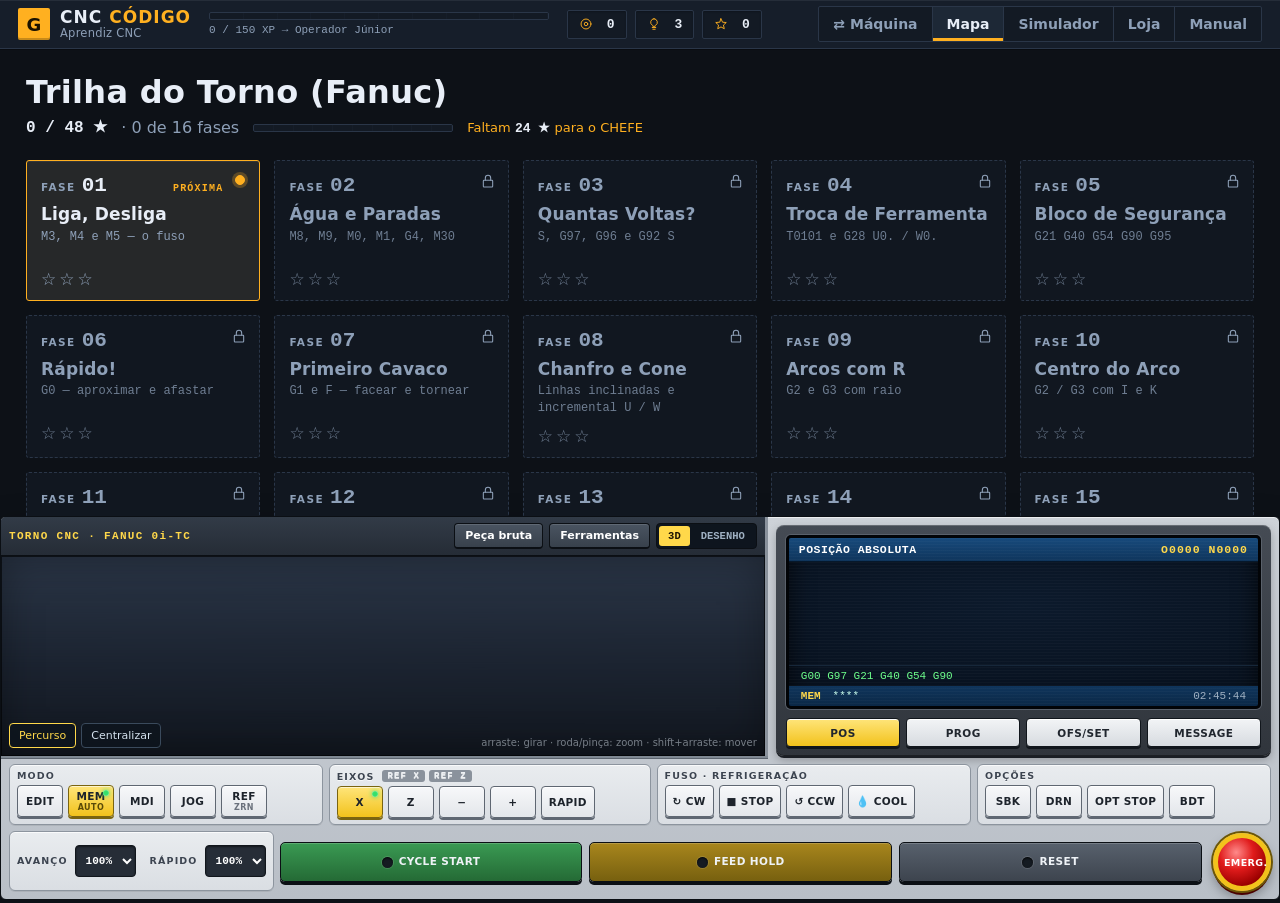
==== index.html @ c1ab5a0d "Painel cabe em telas de 650-950 px, botão Próxima fase após vencer e ferramentas 3D realistas - Desk" ====
<!DOCTYPE html>
<html lang="pt-BR">
<head>
<meta charset="utf-8">
<meta name="viewport" content="width=device-width,initial-scale=1,viewport-fit=cover">
<title>CNC Código</title>
<meta name="theme-color" content="#0d1117">
<meta name="mobile-web-app-capable" content="yes">
<meta name="apple-mobile-web-app-capable" content="yes">
<meta name="apple-mobile-web-app-status-bar-style" content="black-translucent">
<meta name="apple-mobile-web-app-title" content="CNC Código">
<link rel="manifest" href="manifest.webmanifest">
<link rel="apple-touch-icon" href="icon.png">
<link rel="icon" href="icon.png">
<link rel="stylesheet" href="css/style.css?v=1">
<link rel="stylesheet" href="css/code.css?v=1">
<link rel="stylesheet" href="css/design-shell.css?v=1">
<link rel="stylesheet" href="css/design-play.css?v=1">
</head>
<body data-theme="steel">
<a href="#app" class="skip">Pular para o conteúdo</a>

<header id="topbar">
  <div class="brand">
    <button class="logo" id="logoMark" type="button" aria-label="CNC Código">G</button>
    <div>
      <div class="brand-title">CNC <span>CÓDIGO</span></div>
      <div class="brand-sub" id="rankLabel">Aprendiz CNC</div>
    </div>
  </div>
  <div class="xpwrap" role="group" aria-label="Experiência">
    <div class="xpbar" id="xpBar" role="progressbar" aria-label="Progresso de experiência" aria-valuemin="0" aria-valuemax="100" aria-valuenow="0"><i id="xpFill"></i></div>
    <div class="xptxt"><span id="xpTxt">0 / 150 XP</span></div>
  </div>
  <div class="stats">
    <div class="stat" title="Moedas"><svg class="ic" viewBox="0 0 24 24" aria-hidden="true"><circle cx="12" cy="12" r="8.5"/><circle cx="12" cy="12" r="3"/></svg><span class="vh">Moedas:</span><span id="coinTxt">0</span></div>
    <div class="stat" title="Fichas de dica"><svg class="ic" viewBox="0 0 24 24" aria-hidden="true"><path d="M9 18h6M10 21h4M12 3a6 6 0 0 0-3 11c.6.5 1 1.2 1 2h4c0-.8.4-1.5 1-2a6 6 0 0 0-3-11z"/></svg><span class="vh">Fichas de dica:</span><span id="hintTxt">3</span></div>
    <div class="stat" title="Estrelas"><svg class="ic" viewBox="0 0 24 24" aria-hidden="true"><path d="M12 3l2.6 5.9 6.4.6-4.8 4.3 1.4 6.3L12 17l-5.6 3.1 1.4-6.3-4.8-4.3 6.4-.6z"/></svg><span class="vh">Estrelas:</span><span id="starTxt">0</span></div>
  </div>
  <nav class="navbtns">
    <button class="btn ghost" id="navChoose" title="Trocar entre Torno e Centro de Usinagem">⇄ Máquina</button>
    <button class="btn ghost" id="navMap">Mapa</button>
    <button class="btn ghost" id="navBench" title="Simulador livre: cole qualquer programa e veja usinar">Simulador</button>
    <button class="btn ghost" id="navShop">Loja</button>
    <button class="btn ghost" id="navHelp">Manual</button>
  </nav>
</header>

<main id="app" tabindex="-1">

  <section id="screen-choose" class="screen">
    <div class="map-head">
      <h1>Escolha a máquina</h1>
      <p>XP, moedas e patente valem para as duas trilhas — estrelas ficam separadas.</p>
    </div>
    <div id="chooseTrack" class="map-track">
      <div class="node" tabIndex="0" role="button" data-machine="torno">
        <div class="num">TRILHA</div>
        <div class="nm">Torno CNC — Fanuc</div>
        <div class="sb">Do M3 ao programa completo O7044: G0, G1, G2/G3, G71, G72, G70, G74, G75, G76.</div>
      </div>
      <div class="node" tabIndex="0" role="button" data-machine="fresa">
        <div class="num">TRILHA</div>
        <div class="nm">Centro de Usinagem</div>
        <div class="sb">O livro do SENAI: G43, G41/G42, ,R ,C, G81–G86, M98/M99, polar, bolsas, Mach 9 e Siemens.</div>
      </div>
    </div>
  </section>

  <section id="screen-map" class="screen active">
    <div class="map-head">
      <h1 id="mapTitle">Trilha do Torno</h1>
      <p id="mapStats"></p>
    </div>
    <div id="mapTrack" class="map-track"></div>
    <div class="map-foot"><div class="unlock-strip" id="unlockStrip"></div></div>
  </section>

  <section id="screen-play" class="screen">
    <div class="play-head">
      <button class="btn ghost sm" id="btnBack">‹ Mapa</button>
      <div class="lv-title">
        <h1 id="lvName">Fase</h1>
        <span id="lvSub">objetivo</span>
      </div>
      <div class="play-meta">
        <button class="chip chipbtn" id="btnAula" title="Rever a aula desta fase">Aula</button>
        <button class="chip chipbtn" id="btnCola" title="Todos os códigos que você já aprendeu">Cola</button>
        <span class="chip" id="chipTry">Tentativas: 0</span>
        <span class="chip" id="chipTime">00:00</span>
      </div>
    </div>
    <div class="viewtabs" role="tablist" aria-label="Alternar entre programa e máquina">
      <button class="vt on" role="tab" aria-selected="true" data-view="prog">Programa</button>
      <button class="vt" role="tab" aria-selected="false" data-view="sim">Máquina<i class="vt-led" aria-hidden="true"></i></button>
    </div>
    <div class="play-grid" data-view="prog">
      <div class="simslot" id="playSimSlot"></div>
      <div class="panel tablepanel">
        <div class="panel-bar">
          <span>Programa</span>
          <span class="hintline" id="tipLine"></span>
        </div>
        <div class="tablewrap"><table id="progTable"></table></div>
        <div class="actions">
          <button class="btn primary" id="btnCheck">Verificar</button>
          <button class="btn primary" id="btnNext" hidden>Próxima fase ›</button>
          <button class="btn" id="btnHint" title="Nível 1 é grátis; aprofundar gasta uma ficha 💡">Dica</button>
          <button class="btn" id="btnReveal" title="Escreve o próximo bloco errado. A fase passa a valer no máximo 2 ★.">Revelar bloco <small>(40 🪙)</small></button>
          <button class="btn danger" id="btnExplain">Explicar</button>
        </div>
        <div class="feedback" id="feedback" role="status" aria-live="polite"></div>
        <div class="hintbox" id="hintBox"></div>
      </div>
    </div>
  </section>

  <section id="screen-bench" class="screen">
    <div class="map-head">
      <h1>Simulador livre</h1>
      <p>Cole ou escreva qualquer programa (por exemplo, um que o Claude gerou) e veja usinar. Cada linha é explicada ao lado.</p>
    </div>
    <div class="viewtabs" role="tablist" aria-label="Alternar entre editor e máquina">
      <button class="vt on" role="tab" aria-selected="true" data-view="prog">Editor</button>
      <button class="vt" role="tab" aria-selected="false" data-view="sim">Máquina<i class="vt-led" aria-hidden="true"></i></button>
    </div>
    <div class="play-grid" data-view="prog">
      <div class="simslot" id="benchSimSlot"></div>
      <div class="panel benchpanel">
        <div class="panel-bar">
          <span>Editor</span>
          <div class="mini-tools">
            <select id="benchMachine" aria-label="Máquina"><option value="torno">Torno</option><option value="fresa">Centro de usinagem</option></select>
            <button class="mini" id="benchExample">Exemplo</button>
          </div>
        </div>
        
        <textarea id="benchCode" spellcheck="false" autocapitalize="characters" aria-label="Programa CNC"></textarea>
        <div class="actions">
          <button class="btn primary" id="benchRun">Simular</button>
          <button class="btn" id="benchClear">Limpar</button>
        </div>
        <div class="benchlines" id="benchLines"></div>
      </div>
    </div>
  </section>

  <section id="screen-shop" class="screen">
    <div class="map-head"><h1>Oficina / Loja</h1><p>Gaste moedas em coisas que facilitam a vida do programador.</p></div>
    <div class="shop-grid" id="shopGrid"></div>
  </section>

  <section id="screen-help" class="screen">
    <div class="map-head"><h1>Manual do Programador</h1><p>Consulta rápida — baseado no livro do SENAI e nos programas Fanuc da escola.</p></div>
    <div class="help-grid" id="helpGrid"></div>
  </section>
</main>

<!-- ============ SIMULADOR (estilo SwanSoft / Fanuc 0i) — movido entre a fase e o simulador livre ============ -->
<div class="simpanel" id="simPanel">
  <div class="mview">
    <div class="mbar">
      <span class="mtitle" id="mTitle">TORNO CNC · FANUC 0i-TC</span>
      <button class="mbtn" id="btnStock" title="Dimensões da peça bruta">Peça bruta</button>
      <button class="mbtn" id="btnTools" title="Montar ferramentas na torre / magazine">Ferramentas</button>
      <span class="crt-tabs" role="tablist">
        <button class="crt-tab on" id="tab3d" role="tab" aria-selected="true">3D</button>
        <button class="crt-tab" id="tab2d" role="tab" aria-selected="false">DESENHO</button>
      </span>
    </div>
    <div class="crt-view">
      <div id="view3d"></div>
      <canvas id="cv" role="img" aria-label="Desenho técnico da peça"></canvas>
      <div class="crt-nosim" id="noSim">Esta fase não tem simulação: é tradução entre comandos.</div>
      <div class="crt-alarm" id="crtAlarm" role="alert"></div>
      <div class="vbtns"><button class="mini" id="opPath" aria-pressed="true" title="Mostrar o percurso">Percurso</button><button class="mini" id="opView" title="Centralizar a vista">Centralizar</button></div>
      <div class="crt-hint">arraste: girar · roda/pinça: zoom · shift+arraste: mover</div>
    </div>
  </div>

  <div class="ctrl">
    <div class="fanuc">
      <div class="crt">
        <div class="crt-top"><span id="crtPage">POSIÇÃO ABSOLUTA</span><span id="crtProg">O0000 N0000</span></div>
        <div class="crt-body">
          <div class="pg" id="pgPOS">
            <div class="crt-axes" id="crtAxes"></div>
            <div class="crt-side"><div class="crt-fs" id="crtFS"></div><div class="crt-lamps" id="crtLamps"></div></div>
          </div>
          <div class="pg" id="pgPROG"><div class="proglist" id="progList"></div></div>
          <div class="pg" id="pgOFS"><div class="ofslist" id="ofsList"></div></div>
          <div class="pg" id="pgMSG"><div class="msglist" id="msgList"></div></div>
          <div class="mdi" id="mdiBox"><span>MDI&gt;</span><input id="mdiIn" spellcheck="false" autocomplete="off" autocapitalize="characters" placeholder="ex.: T0101  ·  M3 S500  ·  G0 X50. Z5."></div>
        </div>
        <div class="crt-modal" id="crtModal">G00 G97 G21 G40 G54 G90</div>
        <div class="crt-stat"><span id="crtMode">MEM</span><span id="crtRun">****</span><span id="crtAlm"></span><span id="crtClock">00:00:00</span></div>
      </div>
      <div class="fkeys">
        <button class="fk on" data-pg="POS">POS</button><button class="fk" data-pg="PROG">PROG</button>
        <button class="fk" data-pg="OFS">OFS/SET</button><button class="fk" data-pg="MSG">MESSAGE</button>
      </div>
    </div>

    <div class="oppanel" id="opPanel">
      <div class="opgroup">
        <div class="oplbl">MODO</div>
        <div class="oprow modes">
          <button class="key" data-mode="EDIT">EDIT</button><button class="key" data-mode="MEM">MEM<small>AUTO</small></button>
          <button class="key" data-mode="MDI">MDI</button><button class="key" data-mode="JOG">JOG</button>
          <button class="key" data-mode="REF">REF<small>ZRN</small></button>
        </div>
      </div>
      <div class="opgroup">
        <div class="oplbl">EIXOS <span class="reflamps" id="refLamps"></span></div>
        <div class="oprow axes" id="axisKeys"></div>
      </div>
      <div class="opgroup">
        <div class="oplbl">FUSO · REFRIGERAÇÃO</div>
        <div class="oprow">
          <button class="key" id="kCW" title="Fuso horário (JOG)">↻ CW</button><button class="key" id="kStop" title="Parar fuso (JOG)">■ STOP</button>
          <button class="key" id="kCCW" title="Fuso anti-horário (JOG)">↺ CCW</button><button class="key" id="kCool" title="Refrigeração (JOG)">💧 COOL</button>
        </div>
      </div>
      <div class="opgroup">
        <div class="oplbl">OPÇÕES</div>
        <div class="oprow">
          <button class="key tg" id="kSBK" aria-pressed="false" title="Single block: um bloco por CYCLE START">SBK</button>
          <button class="key tg" id="kDRN" aria-pressed="false" title="Dry run: avanços rápidos">DRN</button>
          <button class="key tg" id="kOPT" aria-pressed="false" title="Optional stop: para no M1">OPT STOP</button>
          <button class="key tg" id="kBDT" aria-pressed="false" title="Block delete: pula blocos com /">BDT</button>
        </div>
      </div>
      <div class="opgroup ovr">
        <label>AVANÇO <select id="ovFeed"><option value="0.25">25%</option><option value="0.5">50%</option><option value="1" selected>100%</option><option value="1.5">150%</option><option value="3">300%</option></select></label>
        <label>RÁPIDO <select id="ovRapid"><option value="0.25">F0</option><option value="0.25">25%</option><option value="0.5">50%</option><option value="1" selected>100%</option></select></label>
      </div>
      <div class="oprow cycle">
        <button class="opb start" id="opStart" title="CYCLE START"><i></i>CYCLE START</button>
        <button class="opb hold" id="opHold" title="FEED HOLD"><i></i>FEED HOLD</button>
        <button class="opb reset" id="opReset" title="RESET"><i></i>RESET</button>
        <button class="emg" id="opEmg" title="Parada de emergência">EMERG.</button>
      </div>
    </div>
  </div>
</div>

<div class="modal wide" id="modalTools" role="dialog" aria-modal="true" aria-labelledby="toolsTitle">
  <h2 id="toolsTitle">Ferramentas</h2>
  <p class="msub" id="toolsSub"></p>
  <div class="explain-body"><table class="tooltab" id="toolTable"></table></div>
  <div class="modal-actions">
    <button class="btn ghost" id="toolsDefault">Montar as da fase</button>
    <button class="btn ghost" id="toolsMeasure">Medir todas (zerar corretores)</button>
    <button class="btn primary" id="toolsOk">Aplicar</button>
  </div>
</div>
<div class="modal" id="modalStock" role="dialog" aria-modal="true" aria-labelledby="stockTitle">
  <h2 id="stockTitle">Peça bruta</h2>
  <div id="stockBody" class="stockform"></div>
  <div class="modal-actions">
    <button class="btn ghost" id="stockDefault">Padrão da fase</button>
    <button class="btn primary" id="stockOk">Aplicar</button>
  </div>
</div>

<!-- ============ MODAIS ============ -->
<div class="overlay" id="overlay" aria-hidden="true"></div>

<div class="modal" id="modalResult" role="dialog" aria-modal="true" aria-labelledby="resTitle">
  <img id="resShot" alt="">
  <div class="stars" id="resStars" role="img" aria-label="0 de 3 estrelas"><span aria-hidden="true">☆</span><span aria-hidden="true">☆</span><span aria-hidden="true">☆</span></div>
  <div class="resline" id="resLine"></div>
  <h2 id="resTitle">Programa aprovado!</h2>
  <p id="resText"></p>
  <div class="rewards" id="resRewards"></div>
  <div class="res-prog" id="resProg"></div>
  <div class="modal-actions">
    <button class="btn ghost" id="resRepeat">Repetir</button>
    <button class="btn primary" id="resNext">Próxima fase ›</button>
  </div>
</div>

<div class="modal wide" id="modalAula" role="dialog" aria-modal="true" aria-labelledby="aulaTitle">
  <div class="aula-kick">AULA</div>
  <h2 id="aulaTitle">Aula</h2>
  <div id="aulaBody" class="explain-body"></div>
  <div class="modal-actions"><button class="btn primary" id="aulaClose">Entendi, bora programar ›</button></div>
</div>

<div class="modal wide" id="modalExplain" role="dialog" aria-modal="true" aria-labelledby="expTitle">
  <h2 id="expTitle">Como escrever, bloco a bloco</h2>
  <div id="explainBody" class="explain-body"></div>
  <div class="modal-actions">
    <button class="btn ghost" id="expClose">Fechar e tentar de novo</button>
    <button class="btn danger" id="expFill">Desistir e ver a resposta <small>(fase fica em 1 ★)</small></button>
  </div>
</div>

<div class="modal wide" id="modalUnlock" role="dialog" aria-modal="true" aria-labelledby="unTitle">
  <h2 id="unTitle">Desbloqueado!</h2>
  <div id="unBody" class="explain-body"></div>
  <div class="modal-actions"><button class="btn primary" id="unClose">Beleza</button></div>
</div>

<div id="tutor" class="tutor">
  <div class="spot" id="tutSpot"></div>
  <div class="bubble" id="tutBubble" role="dialog" aria-modal="false" aria-labelledby="tutStep" aria-describedby="tutText">
    <div class="bstep" id="tutStep">PASSO 1</div>
    <div id="tutText"></div>
    <div class="berr" id="tutErr" role="alert"></div>
    <button class="btn ghost sm" id="tutGive" style="display:none">Mostrar a resposta</button>
    <div class="bactions">
      <button class="btn ghost sm" id="tutSkip">Pular</button>
      <button class="btn ghost sm" id="tutBack">‹ Voltar</button>
      <button class="btn primary sm" id="tutNext">Próximo ›</button>
    </div>
  </div>
</div>

<div id="toast" role="status" aria-live="polite" aria-atomic="true"></div>
<canvas id="fx"></canvas>

<script src="js/vendor/three.min.js"></script>
<script src="js/codes.js?v=1"></script>
<script src="js/cnc.js?v=1"></script>
<script src="js/levels.js?v=1"></script>
<script src="js/sim3d.js?v=1"></script>
<script src="js/game.js?v=1"></script>
</body>
</html>
---- css/style.css ----
/* ================= CNC COORDENADAS — estilo ================= */
:root{
  --bg:#0d1117; --bg2:#131a24; --panel:#161e2a; --panel2:#1d2836;
  --line:#2a3648; --ink:#e8eef7; --muted:#8ea0b8;
  --acc:#ffb020; --acc2:#43d0ff; --ok:#31d07a; --err:#ff5d5d;
  --paper:#0f1620; --draw:#dfe9f5; --dim:#7fd7ff; --pt:#ff9d5c;
  --on-acc:#1a1200; --on-acc2:#00131c;
  --shadow:0 6px 18px rgba(0,0,0,.35);
  --r:3px;
  --r-sm:2px;
  --mono:ui-monospace,"Cascadia Code","Segoe UI Mono",Consolas,"Liberation Mono",Menlo,monospace;
}
[data-theme="blueprint"]{
  --bg:#0a2540; --bg2:#0d2f52; --panel:#0e3358; --panel2:#124070;
  --line:#1f5b91; --ink:#eaf4ff; --muted:#9dc3e6; --err:#ff8fa3;
  --acc:#ffd166; --acc2:#7fe3ff; --paper:#0b3057; --draw:#ffffff; --dim:#a9d8ff; --pt:#ffb347;
  --on-acc:#1a1200; --on-acc2:#00131c;
}
[data-theme="neon"]{
  --bg:#0b0713; --bg2:#140b23; --panel:#170e28; --panel2:#22143a;
  --line:#3b2160; --ink:#f4ecff; --muted:#b39ddb;
  --acc:#ff2fb9; --acc2:#00ffd5; --ok:#00ffa3; --err:#ff4d6d;
  --paper:#120a1f; --draw:#e9dcff; --dim:#7fd7ff; --pt:#ffe066;
  --on-acc:#1a1200; --on-acc2:#00131c;
}
[data-theme="paper"]{
  --bg:#eef1f5; --bg2:#e3e8ee; --panel:#ffffff; --panel2:#f3f6fa;
  --line:#8c9bab; --ink:#16202c; --muted:#4a5666;
  --acc:#a85400; --acc2:#0a5f8f; --ok:#0e6e3c; --err:#b3201f;
  --paper:#ffffff; --draw:#16202c; --dim:#0d4f73; --pt:#7a4a00;
  --on-acc:#ffffff; --on-acc2:#ffffff;
  --shadow:0 4px 14px rgba(20,35,55,.14);
}
[data-theme="brasa"]{
  --bg:#0a0707; --bg2:#130c0c; --panel:#1a1010; --panel2:#221515;
  --line:#3a1f1f; --ink:#f5e9e6; --muted:#a88888; --ok:#3ecf7a; --err:#ff5d5d;
  --acc:#d62828; --acc2:#c98a7a; --paper:#0e0808; --draw:#f2e4e0; --dim:#c98a7a; --pt:#ff8a5c;
  --on-acc:#ffffff; --on-acc2:#1a0505;
}
[data-theme="forja"]{
  --bg:#0a0908; --bg2:#141210; --panel:#1c1815; --panel2:#24201b;
  --line:#3d3427; --ink:#f2ecdf; --muted:#a89c85; --ok:#4ac97a; --err:#ff5d5d;
  --acc:#e8b923; --acc2:#c9a86a; --paper:#100e0c; --draw:#efe6d2; --dim:#c9a86a; --pt:#f0c14b;
  --on-acc:#1a1200; --on-acc2:#1a1200;
}
.vh{position:absolute;width:1px;height:1px;overflow:hidden;clip-path:inset(50%);white-space:nowrap}
.skip{position:absolute;left:-9999px}
.skip:focus{left:8px;top:8px;z-index:100;background:var(--panel);color:var(--ink);padding:10px 14px;border-radius:8px;border:2px solid var(--acc2)}
:focus-visible{outline:3px solid var(--acc2);outline-offset:2px}
@media(prefers-reduced-motion:reduce){
  *,*::before,*::after{animation-duration:.001ms!important;animation-iteration-count:1!important;
    transition-duration:.001ms!important;scroll-behavior:auto!important}
}

*{box-sizing:border-box}
html,body{height:100%}
button,.node,.mini,.chip{-webkit-tap-highlight-color:transparent;touch-action:manipulation;-webkit-user-select:none;user-select:none}
button:active,.node:active{filter:brightness(1.15)}
body{overscroll-behavior-y:contain}
body{
  margin:0; background:var(--bg); font-family:"Segoe UI",Inter,system-ui,sans-serif; color:var(--ink);
  overflow-x:hidden;
}
button{font-family:inherit}

/* ---------- topbar ---------- */
#topbar{
  display:flex; align-items:center; gap:18px; padding:10px 18px;
  background:var(--panel); border-bottom:1px solid var(--line);
  position:sticky; top:0; z-index:40;
}
.brand{display:flex; align-items:center; gap:10px}
.logo{
  width:36px;height:36px;border-radius:var(--r-sm);display:grid;place-items:center;font-size:20px;
  background:var(--acc); color:var(--on-acc,#191100); font-weight:900;
  border:none; padding:0; font-family:inherit; appearance:none; -webkit-appearance:none;
  cursor:pointer; -webkit-user-select:none; user-select:none; flex:0 0 auto;
}
.logo:active{filter:brightness(.94)}
.logo.dev-on{box-shadow:0 0 0 2px var(--ok)}
.brand-title{font-weight:800; letter-spacing:.5px; font-size:15px}
.brand-title span{color:var(--acc)}
.brand-sub{font-size:11px;color:var(--muted)}
.xpwrap{flex:1; min-width:150px; max-width:340px}
.xpbar{height:6px;border-radius:var(--r-sm);background:var(--panel2);overflow:hidden;border:1px solid var(--line)}
.xpbar i{display:block;height:100%;width:0;background:var(--acc);transition:width .6s cubic-bezier(.2,.9,.3,1)}
.xptxt{font-size:11px;color:var(--muted);margin-top:3px;white-space:nowrap;overflow:hidden;text-overflow:ellipsis;font-family:var(--mono);font-variant-numeric:tabular-nums}
@media(max-width:1080px){.xpwrap{display:none}}

.ic{width:14px;height:14px;flex:0 0 auto;fill:none;stroke:currentColor;stroke-width:1.6;stroke-linecap:round;stroke-linejoin:round}
.ic.lg{width:22px;height:22px;stroke-width:1.5}
.stats{display:flex;gap:8px}
.stat{display:flex;align-items:center;gap:6px;background:var(--panel2);border:1px solid var(--line);padding:6px 11px;border-radius:var(--r-sm);font-weight:700;font-size:13px;color:var(--muted)}
.stat span:last-child{font-family:var(--mono);font-variant-numeric:tabular-nums;color:var(--ink)}
.navbtns{display:flex;gap:8px;margin-left:auto}

/* ---------- botões ---------- */
.btn{
  border:1px solid var(--line); background:var(--panel2); color:var(--ink);
  padding:10px 16px;border-radius:var(--r-sm);cursor:pointer;font-weight:600;font-size:14px;
  transition:.15s background,.15s border-color,.15s color; white-space:nowrap;
}
@media(hover:hover) and (pointer:fine){ .btn:hover{border-color:var(--acc)} }
.btn:active{filter:brightness(.94)}
.btn.primary{background:var(--acc);color:var(--on-acc,#1a1200);border-color:var(--acc)}
.btn.danger{background:transparent;border-color:var(--err);color:var(--err)}
.btn.ghost{background:transparent}
.btn.sm{padding:6px 12px;font-size:13px}
.btn:disabled{opacity:1;color:var(--muted);background:transparent;border-style:dashed;cursor:not-allowed}
.btn.locked-soft{opacity:.72;border-style:dashed}
#btnCheck.ready{box-shadow:inset 0 0 0 2px var(--on-acc,#1a1200)}
.btn small{opacity:.7;font-weight:500}

/* ---------- telas ---------- */
.screen{display:none;padding:26px;max-width:1400px;margin:0 auto}
.screen.active{display:block;animation:fade .35s ease}
@keyframes fade{from{opacity:0;transform:translateY(8px)}to{opacity:1;transform:none}}
.map-head h1{margin:0 0 4px;font-size:26px}
.map-head p{margin:0 0 20px;color:var(--muted)}

/* ---------- mapa ---------- */
.map-track{display:grid;grid-template-columns:repeat(auto-fill,minmax(210px,1fr));gap:18px}
.map-track .node{animation:fade .32s both;animation-delay:calc(var(--i,0)*28ms)}
.node{
  position:relative;background:var(--panel);
  border:1px solid var(--line);border-radius:var(--r);padding:14px;cursor:pointer;
  transition:.15s border-color,.15s background; overflow:hidden;
}
@media(hover:hover) and (pointer:fine){
  .node:hover{border-color:var(--acc);background:var(--panel2)}
  .node.locked:hover{border-color:var(--line);background:var(--panel)}
}
.node:active{filter:brightness(.96)}
.node.locked{opacity:1;cursor:not-allowed;filter:grayscale(1)}
.node.locked .nm,.node.locked .num,.node.locked .sb,.node.locked .st{color:var(--muted)}
.node .num{font-size:12px;color:var(--muted);letter-spacing:2px}
.node .nm{font-weight:800;margin:2px 0 4px;font-size:16px}
.node .sb{font-size:12.5px;line-height:1.45;color:var(--muted);min-height:32px}
.node .st{margin-top:8px;font-size:20px;letter-spacing:4px;color:var(--muted)}
.node .st b{color:var(--acc);font-weight:400}
.node .rec{font-size:11px;color:var(--muted);margin-top:4px;font-family:var(--mono);font-variant-numeric:tabular-nums}
.node .gate{color:var(--acc);font-size:11px;margin-top:6px}
.node.cur{border-color:var(--acc)}
.node .badge{position:absolute;top:10px;right:10px;font-size:10px;padding:3px 7px;border-radius:var(--r-sm);background:var(--acc);color:var(--on-acc,#1a1200);font-weight:800}
.node .lock{position:absolute;top:10px;right:12px;font-size:16px}
.node.boss .lock{right:64px}
.node.boss{border-color:var(--acc)}
.unlock-strip{display:flex;flex-wrap:wrap;gap:8px;margin-top:22px}
.uchip{font-size:12.5px;padding:6px 12px;border-radius:var(--r-sm);border:1px dashed var(--line);color:var(--muted)}
.uchip.on{border-style:solid;border-color:var(--ok);color:var(--ok);background:color-mix(in srgb,var(--ok) 10%,transparent)}
.rw{animation:pop .4s backwards}
.rw:nth-child(2){animation-delay:.1s}.rw:nth-child(3){animation-delay:.2s}.rw:nth-child(4){animation-delay:.3s}
.resline{font-size:11px;letter-spacing:3px;color:var(--acc);font-weight:800;margin-bottom:8px}
#resShot{width:auto;max-width:100%;height:150px;object-fit:contain;background:var(--paper);
  border:1px solid var(--line);border-radius:var(--r);margin:0 auto 10px;display:none}
#resShot.perfect{border-color:var(--ok);box-shadow:0 0 0 3px color-mix(in srgb,var(--ok) 20%,transparent)}

/* ---------- play ---------- */
.play-head{display:flex;align-items:center;gap:14px;margin-bottom:16px;flex-wrap:wrap}
.lv-title h1{display:block;font-size:19px;margin:0}
.lv-title span{font-size:12px;color:var(--muted)}
.play-meta{margin-left:auto;display:flex;gap:8px;flex-wrap:wrap}
.chip{font-size:12px;padding:5px 11px;border-radius:var(--r-sm);background:var(--panel2);border:1px solid var(--line);color:var(--muted)}
.play-grid{display:grid;grid-template-columns:1.25fr .9fr;gap:18px;align-items:start}
@media(max-width:1050px){.play-grid{grid-template-columns:1fr}}
.panel{background:var(--panel);border:1px solid var(--line);border-radius:var(--r);box-shadow:var(--shadow);overflow:hidden}
.panel-bar{display:flex;align-items:center;justify-content:space-between;gap:10px;padding:10px 14px;background:var(--panel2);border-bottom:1px solid var(--line);font-size:13px;font-weight:700}
.mini-tools{display:flex;gap:6px}
.mini{font-size:11px;padding:4px 9px;border-radius:7px;border:1px solid var(--line);background:transparent;color:var(--muted);cursor:pointer}
.mini:active{transform:scale(.95);background:color-mix(in srgb,var(--acc2) 14%,transparent)}
.mini.on{color:var(--acc2);border-color:var(--acc2)}
#cv{display:block;width:100%;height:440px;height:min(46dvh,440px);background:var(--paper)}
.legend{display:flex;gap:16px;flex-wrap:wrap;padding:8px 14px;font-size:11px;color:var(--muted);border-top:1px solid var(--line)}
.legend i.dot{display:inline-block;width:8px;height:8px;border-radius:50%;background:var(--pt);margin-right:4px}
.legend i.ln{display:inline-block;width:16px;height:0;border-top:1px dashed var(--draw);margin-right:4px;vertical-align:middle}
.hintline{font-weight:500;color:var(--acc);font-size:11px;text-align:right}

/* ---------- tabela ---------- */
.tablewrap{overflow:auto;-webkit-overflow-scrolling:touch;scrollbar-width:thin}
#coordTable{width:100%;border-collapse:collapse;font-size:14px}
#coordTable td.lbl,#coordTable thead th:first-child{position:sticky;left:0;z-index:2;background:var(--panel)}
#coordTable thead th:first-child{background:var(--panel2)}
#coordTable thead th.colbad{color:var(--err);box-shadow:inset 0 -3px 0 var(--err)}
#coordTable td{position:relative}
#coordTable td:has(input.ok)::after{content:"✓";position:absolute;right:8px;top:50%;transform:translateY(-50%);color:var(--ok);font-size:12px;pointer-events:none}
#coordTable td:has(input.err)::after{content:"✕";position:absolute;right:8px;top:50%;transform:translateY(-50%);color:var(--err);font-size:12px;pointer-events:none}
#coordTable th{background:var(--panel2);padding:8px 6px;font-size:11px;text-transform:uppercase;letter-spacing:1px;color:var(--muted);border-bottom:1px solid var(--line);white-space:nowrap}
#coordTable th.grp{color:var(--acc2)}
#coordTable td{border-bottom:1px solid var(--line);padding:4px;text-align:center}
#coordTable td.lbl{font-weight:800;color:var(--acc);width:52px;font-family:var(--mono)}
#coordTable td.nacell{color:var(--line);font-family:var(--mono)}
#coordTable tr.hl td{background:color-mix(in srgb,var(--acc2) 18%,transparent)}
#coordTable tr.hl td.lbl{box-shadow:inset 3px 0 0 var(--acc2)}
#coordTable input,#coordTable select{
  width:84px;padding:8px 4px;text-align:center;border-radius:var(--r-sm);font-size:16px;font-weight:600;
  font-family:var(--mono);font-variant-numeric:tabular-nums;
  border:1px solid var(--line);background:var(--bg2);color:var(--ink);outline:none;
}
#coordTable input:focus,#coordTable select:focus{border-color:var(--acc2);box-shadow:0 0 0 3px color-mix(in srgb,var(--acc2) 22%,transparent)}
#coordTable input.ok{border-color:var(--ok);border-width:2px;background:color-mix(in srgb,var(--ok) 16%,transparent);box-shadow:inset 3px 0 0 var(--ok);animation:cellpop .5s ease-out}
#coordTable input.err{border-color:var(--err);border-width:2px;background:color-mix(in srgb,var(--err) 16%,transparent);box-shadow:inset 3px 0 0 var(--err);animation:shake .35s}
@keyframes cellpop{0%{outline:0 solid color-mix(in srgb,var(--ok) 60%,transparent)}100%{outline:10px solid transparent}}
#coordTable td:has(input.ok)::after,#coordTable td:has(input.err)::after{font-size:14px;font-weight:800;right:6px}
#coordTable input.given{background:var(--panel2);color:var(--muted)}
@keyframes shake{25%{transform:translateX(-5px)}75%{transform:translateX(5px)}}
.actions{display:flex;gap:8px;padding:12px 14px;flex-wrap:wrap;border-top:1px solid var(--line)}
.feedback{padding:0 14px 10px;font-size:13px;min-height:20px;color:var(--muted)}
.feedback.good{color:var(--ok)}.feedback.bad{color:var(--err)}
.hintbox{padding:0 14px 14px;display:flex;flex-direction:column;gap:8px}
.hint{background:var(--panel2);border:1px solid color-mix(in srgb,var(--acc) 45%,var(--line));padding:9px 12px;border-radius:var(--r-sm);font-size:13px}

/* ---------- loja / manual ---------- */
.shop-grid,.help-grid{display:grid;grid-template-columns:repeat(auto-fill,minmax(260px,1fr));gap:16px}
.shop-sec{grid-column:1/-1;margin:10px 0 0;font-size:12px;text-transform:uppercase;letter-spacing:1.5px;color:var(--muted);font-weight:700}
.card{background:var(--panel);border:1px solid var(--line);border-radius:var(--r);padding:16px}
.card h3{margin:0 0 6px;font-size:16px}
.card p{margin:0 0 12px;color:var(--muted);font-size:13px;line-height:1.5}
.card .price{font-weight:800;color:var(--acc)}
.card.owned{border-color:var(--ok)}
.help-grid .card code{background:var(--bg2);padding:1px 6px;border-radius:5px;color:var(--acc2);font-size:12px}
.help-grid .card ul{margin:0;padding-left:18px;color:var(--muted);font-size:13px;line-height:1.7}

/* ---------- modais ---------- */
.overlay{position:fixed;inset:0;background:rgba(0,0,0,.6);-webkit-backdrop-filter:blur(3px);backdrop-filter:blur(3px);display:none;z-index:50;overscroll-behavior:none;touch-action:none}
.overlay.on{display:block}
.modal{
  position:fixed;z-index:51;left:50%;top:50%;transform:translate(-50%,-46%) scale(.96);opacity:0;pointer-events:none;
  width:min(460px,92vw);max-width:100%;box-sizing:border-box;
  background:var(--panel);border:1px solid var(--line);border-radius:var(--r);padding:26px;visibility:hidden;
  box-shadow:var(--shadow);text-align:center;transition:.25s;
  overflow-x:hidden;overflow-y:auto;-webkit-overflow-scrolling:touch;overscroll-behavior:contain;
  scrollbar-width:thin;scrollbar-color:var(--line) transparent;
  /* defensivo: alguma extensão/ferramenta do navegador injeta CSS que colapsa
     a altura destes modais (visto em Edge). Força layout, altura e teto corretos. */
  display:flex!important;flex-direction:column!important;height:auto!important;min-height:fit-content!important;
  max-height:calc(100dvh - 28px)!important;
}
.modal::-webkit-scrollbar{width:8px}
.modal::-webkit-scrollbar-track{background:transparent}
.modal::-webkit-scrollbar-thumb{background:var(--line);border-radius:var(--r-sm)}
.modal::-webkit-scrollbar-thumb:hover{background:var(--muted)}
.modal.wide{width:min(760px,94vw);text-align:left;padding:20px 22px;
  max-height:min(88vh,88dvh)!important;height:auto!important;min-height:0!important;}
.modal.wide h2,.modal.wide .modal-actions{flex:0 0 auto!important}
.modal.wide .modal-actions{margin-top:12px}
.modal.wide .explain-body{flex:1 1 auto!important;min-height:0!important;max-height:none}
.modal.on{opacity:1;transform:translate(-50%,-50%) scale(1);pointer-events:auto;visibility:visible}
.modal h2{margin:0 0 8px;font-size:22px}
.modal p{color:var(--muted);margin:0 0 14px;font-size:14px}
.modal-actions{display:flex;gap:10px;justify-content:flex-end;margin-top:18px}
.modal-actions .btn{min-width:0}
#modalResult{
  width:min(520px,calc(100vw - 32px));
  padding:28px 26px;
  color:var(--ink);
  display:flex!important;
  flex-direction:column!important;
  align-items:center!important;
  height:auto!important;
  min-height:fit-content!important;
}
#modalResult>*{max-width:100%;flex:0 0 auto!important}
#modalResult>*+*{margin-top:10px}
#modalResult #resShot{display:none!important}
#modalResult .stars,
#modalResult .resline,
#modalResult h2,
#modalResult p,
#modalResult .rewards,
#modalResult .res-prog,
#modalResult .modal-actions{width:100%;min-width:0}
#modalResult h2,#modalResult p{overflow-wrap:anywhere}
#modalResult .modal-actions{justify-content:center;flex-wrap:wrap;margin-top:10px}
#modalResult .modal-actions .btn{flex:1 1 150px;max-width:220px}
.stars{font-size:44px;letter-spacing:8px;color:var(--muted);margin-bottom:6px}
.stars span.on{color:var(--acc);animation:pop .2s ease-out backwards}
.stars span:nth-child(2).on{animation-delay:.15s}.stars span:nth-child(3).on{animation-delay:.3s}
@keyframes pop{from{transform:scale(.85);opacity:0}}
.rewards{display:flex;gap:10px;justify-content:center;flex-wrap:wrap}
.rw{background:var(--panel2);border:1px solid var(--line);padding:8px 14px;border-radius:var(--r-sm);font-weight:700;font-size:13px}
.explain-body{max-height:56vh;max-height:56dvh;overflow-x:hidden;overflow-y:auto;font-size:14px;line-height:1.6;overscroll-behavior:contain;
  scrollbar-width:thin;scrollbar-color:var(--line) transparent;color:var(--ink)!important}
.explain-body::-webkit-scrollbar,.tablewrap::-webkit-scrollbar{width:8px;height:8px}
.explain-body::-webkit-scrollbar-track,.tablewrap::-webkit-scrollbar-track{background:transparent}
.explain-body::-webkit-scrollbar-thumb,.tablewrap::-webkit-scrollbar-thumb{background:var(--line);border-radius:var(--r-sm)}
.explain-body .exrow{border:1px solid var(--line);background:var(--panel2);padding:10px 14px;border-radius:var(--r-sm);margin-bottom:8px;color:var(--ink)!important}
.explain-body .exrow b{color:var(--acc)!important}
.explain-body .exrow em{color:var(--acc2)!important;font-style:normal;font-weight:700}
.explain-body h4{margin:14px 0 8px;color:var(--muted)!important;font-size:12px;text-transform:uppercase;letter-spacing:1px;font-weight:700}

/* ---------- tutorial ---------- */
.tutor{position:fixed;inset:0;z-index:60;display:none;pointer-events:auto}
.tutor.on{display:block}
.tutor.interactive{pointer-events:none}
.tutor .bubble,.tutor.interactive .bubble{pointer-events:auto}
.tutor .bubble button{pointer-events:auto;touch-action:manipulation}
.berr{color:var(--err);font-size:13px;margin-top:8px}
.berr:empty{display:none}
.bubble.shake{animation:shake .35s}
.spot{position:absolute;border-radius:var(--r);box-shadow:0 0 0 9999px rgba(0,0,0,.72);border:2px solid var(--acc);transition:.35s cubic-bezier(.2,.9,.3,1);pointer-events:none}
.bubble{position:absolute;width:min(340px,88vw);background:var(--panel);border:1px solid var(--acc);border-radius:var(--r);padding:16px;box-shadow:var(--shadow);font-size:14px;line-height:1.55;transition:.35s}
.bstep{font-size:11px;color:var(--acc);letter-spacing:2px;margin-bottom:6px;font-weight:800}
.bactions{display:flex;gap:8px;justify-content:flex-end;margin-top:14px}
#tutBack:disabled{opacity:.3;pointer-events:none}

/* ---------- toast / fx ---------- */
#toast{position:fixed;bottom:96px;left:50%;transform:translateX(-50%) translateY(30px);opacity:0;z-index:70;
  background:var(--panel2);border:1px solid var(--acc);color:var(--ink);padding:12px 20px;border-radius:var(--r);font-weight:700;
  transition:.3s;box-shadow:var(--shadow);pointer-events:none;font-size:14px;max-width:90vw;text-align:center}
#toast.on{opacity:1;transform:translateX(-50%) translateY(0)}
#fx{position:fixed;inset:0;width:100%;height:100%;pointer-events:none;z-index:80}

/* ---------- toque / tablet / celular ---------- */
@media(pointer:coarse){
  .mini{min-height:44px;padding:0 14px;font-size:12px;display:inline-flex;align-items:center}
  .btn.sm{min-height:44px;padding:0 16px;display:inline-flex;align-items:center}
  #coordTable input,#coordTable select{min-height:44px;padding:12px 4px}
  #coordTable td.lbl{min-height:44px;padding:10px 8px;cursor:pointer}
  #coordTable tr:active td{background:color-mix(in srgb,var(--acc2) 18%,transparent)}
  .chip{padding:8px 12px}
  .node{padding:16px}
  .bactions{gap:12px}
  .node,.chip,.stat,.uchip,#coordTable td.lbl,.bstep{-webkit-user-select:none;user-select:none}
}
/* iPad: retrato empilha, paisagem mantém desenho e tabela lado a lado */
@media(min-width:760px) and (max-width:1180px){
  .play-grid{grid-template-columns:1fr}
  #cv{height:min(46vh,420px)}
  #cv{height:min(46dvh,420px)}
  .screen{padding:18px}
}
/* paisagem (iPad deitado / desktop): tela cheia, sem rolagem da página */
@media(min-width:900px) and (orientation:landscape){
  html,body{height:100%;overflow:hidden}
  body{display:flex;flex-direction:column}
  #topbar{flex:0 0 auto;padding:6px 18px}
  .logo{width:32px;height:32px;font-size:18px}
  #app{flex:1;min-height:0;display:flex}
  .screen{width:100%}
  .screen.active{overflow:auto}
  #screen-play.active{display:flex;flex-direction:column;overflow:hidden;padding:10px 18px}
  .play-head{margin-bottom:8px;flex:0 0 auto}
  .play-grid{grid-template-columns:1.15fr .85fr;flex:1;min-height:0;align-items:stretch}
  .drawpanel,.tablepanel{display:flex;flex-direction:column;min-height:0}
  #cv{height:auto;flex:1;min-height:240px}
  .tablewrap{flex:1;min-height:0;max-height:none;overscroll-behavior:contain}
  #coordTable thead th{position:sticky;top:0;z-index:3}
  #coordTable thead th:first-child{z-index:4}
  .hintbox{max-height:22vh;max-height:22dvh;overflow:auto;flex:0 0 auto}
}
/* iPad em pé: cabeçalho compacto e o Verificar sempre alcançável */
@media(min-width:700px) and (orientation:portrait){
  #screen-play{padding:12px 18px}
  .play-head{flex-wrap:nowrap;gap:10px;margin-bottom:10px}
  .lv-title{min-width:0;flex:1}
  .lv-title span{display:block;overflow:hidden;text-overflow:ellipsis;white-space:nowrap}
  .play-meta{flex:0 0 auto;flex-wrap:nowrap}
  #cv{height:min(34vh,360px)}
  #cv{height:min(34dvh,360px)}
  .drawpanel .legend{display:none}
  .tablewrap{max-height:none}
  .actions{position:sticky;bottom:0;background:var(--panel);z-index:5}
}
@media(max-width:759.98px){
  #topbar{flex-wrap:wrap;gap:8px;padding:8px 12px;position:static}
  .navbtns{width:100%;margin-left:0;justify-content:space-between}
  .navbtns .btn{flex:1;padding:8px 6px;font-size:13px}
  .brand-sub{display:none}
  .logo{width:30px;height:30px;font-size:18px}
  .screen{padding:14px}
}
@media(max-width:560px){
  #cv{height:min(62vw,320px)}
  #topbar{padding:6px 10px;gap:6px}
  .stats{gap:5px}
  .stat{padding:5px 8px;font-size:12px}
  .play-head{display:grid;grid-template-columns:auto 1fr;
             grid-template-areas:"back title" "meta meta";gap:6px 10px;align-items:center;margin-bottom:10px}
  .play-head>#btnBack{grid-area:back}
  .lv-title{grid-area:title;min-width:0}
  .lv-title h1{font-size:16px}
  .lv-title span{display:block;font-size:11px;overflow:hidden;text-overflow:ellipsis;white-space:nowrap}
  .play-meta{grid-area:meta;margin:0;width:100%;flex-wrap:nowrap;overflow-x:auto;gap:6px}
  .play-meta .chip{white-space:nowrap;font-size:11px;padding:5px 8px}
  #coordTable td.lbl{font-size:11px;padding:4px;min-width:44px}
  #coordTable td{padding:3px 1px}
  #coordTable td:has(input)::after{right:2px;font-size:10px}
  .map-track{grid-template-columns:repeat(auto-fill,minmax(150px,1fr));gap:10px}
  .node{padding:12px}
  .node .sb{min-height:0}
  .node .st{margin-top:6px;font-size:16px}
  .panel-bar{flex-wrap:wrap}
  .hintline{text-align:left;width:100%}
  #coordTable input,#coordTable select{width:100%;min-width:58px;max-width:80px}
  #coordTable td{padding:3px 2px}
  #coordTable td.lbl{width:auto;font-size:12px;padding:4px 6px}
  #coordTable th{font-size:11px;letter-spacing:.5px}
  .actions .btn{flex:1}
  #modalResult{width:calc(100vw - 24px);padding:22px 16px}
  #modalResult .stars{font-size:38px;letter-spacing:5px}
  #modalResult .modal-actions .btn{max-width:none}
}
/* app instalado na tela de início do iPad
   (só a topbar paga o inset de topo: com sticky, padding no body não protege) */
.standalone body{padding:0 env(safe-area-inset-right) env(safe-area-inset-bottom) env(safe-area-inset-left)}
.standalone #topbar{padding-top:calc(10px + env(safe-area-inset-top))}
.standalone body::before{                /* faixa opaca sob a status bar translúcida */
  content:"";position:fixed;top:0;left:0;right:0;height:env(safe-area-inset-top);
  background:var(--bg);z-index:41;pointer-events:none;
}
@media(display-mode:standalone){
  body{padding:0 env(safe-area-inset-right) env(safe-area-inset-bottom) env(safe-area-inset-left)}
  #topbar{padding-top:calc(10px + env(safe-area-inset-top))}
}
.standalone #toast{bottom:calc(96px + env(safe-area-inset-bottom))}

/* ---------- recompensa: progresso no modal de vitória ---------- */
.res-prog{margin-top:14px;text-align:left;border-top:1px solid var(--line);padding-top:12px}
.res-prog:empty{display:none}
.rp-rank{display:flex;flex-wrap:wrap;justify-content:space-between;gap:4px 10px;font-size:11.5px;color:var(--muted);font-weight:700;margin-bottom:5px}
.rp-rank span{min-width:0;overflow-wrap:break-word}
.rp-rank span:first-child{color:var(--acc)}
.rp-bar{height:6px;border-radius:var(--r-sm);background:var(--panel2);border:1px solid var(--line);overflow:hidden}
.rp-bar i{display:block;height:100%;background:var(--acc);
  animation:grow .9s .35s cubic-bezier(.2,.9,.3,1) both}
.rp-line{font-size:12.5px;color:var(--muted);margin-top:8px}
@keyframes grow{from{width:0}}
.rw.dim{opacity:.55;font-weight:600}
.stat.bump{animation:bump .5s ease}
@keyframes bump{40%{transform:scale(1.06);border-color:var(--acc)}}

/* ---------- mapa: próxima meta ---------- */
.uchip.next{border-style:solid;border-color:var(--acc);color:var(--acc);font-weight:700;
  background:color-mix(in srgb,var(--acc) 10%,transparent)}
.goal{display:block;height:6px;border-radius:var(--r-sm);background:var(--panel2);border:1px solid var(--line);
  overflow:hidden;max-width:320px;margin:8px 0 4px}
.goal i{display:block;height:100%;background:var(--acc)}
.goal-txt{font-size:12px;color:var(--acc)}

/* ---------- tela de conclusão ---------- */
.modal.finish{width:min(560px,94vw);text-align:center}
.modal.finish h2{font-size:26px;letter-spacing:.5px}
.modal.finish .explain-body{text-align:left}
.diploma{border:1px solid var(--acc);border-radius:var(--r);padding:18px 16px 16px;margin:2px 0 14px;text-align:center;
  background:var(--panel2)}
.dip-seal{width:48px;height:48px;margin:0 auto 8px;border-radius:var(--r-sm);display:grid;place-items:center;font-size:24px;
  background:var(--acc);color:var(--on-acc,#191100)}
.dip-kick{font-size:10.5px;letter-spacing:3px;color:var(--muted);font-weight:800}
.dip-name{font-size:22px;font-weight:800;color:var(--acc);margin:2px 0}
.dip-sub{font-size:12.5px;color:var(--muted)}
.dip-bar{height:6px;border-radius:var(--r-sm);background:var(--panel);border:1px solid var(--line);overflow:hidden;margin:12px 0 10px}
.dip-bar i{display:block;height:100%;background:var(--acc);
  animation:grow 1.1s cubic-bezier(.2,.9,.3,1) both}
.dip-nums{display:flex;gap:8px;justify-content:center}
.dip-nums span{flex:1;background:var(--panel);border:1px solid var(--line);border-radius:var(--r-sm);padding:8px 4px}
.dip-nums b{display:block;font-size:19px;color:var(--ink);font-family:var(--mono);font-variant-numeric:tabular-nums}
.dip-nums small{display:block;font-size:10.5px;color:var(--muted);margin-top:2px}

/* entrada da tela de jogo */
#screen-play.active{animation:zoomIn .32s cubic-bezier(.2,.9,.3,1)}
@keyframes zoomIn{from{opacity:0;transform:scale(.985) translateY(10px)}}
---- css/code.css ----
/* ================= CNC CÓDIGO — acréscimos ================= */
:root{ --crt:#0c131c; --crt-ink:#e9f1dc; --crt-dim:#7f93a8; --crt-acc:#ffd84a; --crt-ok:#6dff8b; --crt-err:#ff5d5d; --bezel:#2a313b; }

/* ---------- grade da fase ---------- */
#screen-play .play-grid{grid-template-columns:1.1fr 1fr}
#screen-bench .play-grid{display:grid;grid-template-columns:1.1fr 1fr;gap:18px;align-items:start}
@media(max-width:1050px){ #screen-play .play-grid, #screen-bench .play-grid{grid-template-columns:1fr} }
.simslot{min-width:0}
.chipbtn{cursor:pointer;color:var(--acc);border-color:var(--acc);background:transparent;font:inherit;font-size:12px}

/* ---------- simulador (estilo SwanSoft / Fanuc 0i) ---------- */
.simpanel{padding:0;overflow:hidden;background:#c9ced4;border:1px solid #11161c;border-radius:4px;color:#1d232b}
.mview{background:#1b2330;border-bottom:3px solid #8a929c}
.mbar{display:flex;align-items:center;gap:6px;padding:6px 8px;background:#2b333e;border-bottom:1px solid #11161c}
.mtitle{font:800 11px var(--mono);color:#ffd84a;letter-spacing:1px;margin-right:auto;white-space:nowrap;overflow:hidden;text-overflow:ellipsis}
.mbtn{background:#3e4752;color:#fff;border:1px solid #11161c;border-bottom-width:2px;font:700 11px "Segoe UI",system-ui,sans-serif;padding:5px 9px;border-radius:3px;cursor:pointer}
.mbtn:active{transform:translateY(1px)}
.crt-tabs{display:flex;gap:3px}
.crt-tab{background:#16202c;color:#9fb0c2;border:1px solid #2a3a4c;font:700 10.5px var(--mono);padding:5px 8px;cursor:pointer;border-radius:2px}
.crt-tab.on{background:#ffd84a;color:#1a1200;border-color:#ffd84a}
.crt-view{position:relative;height:330px;height:min(40dvh,360px);background:#1b2330}
#view3d,#cv{position:absolute;inset:0;width:100%;height:100%}
#view3d canvas{display:block;width:100%!important;height:100%!important;cursor:grab}
#view3d canvas:active{cursor:grabbing}
#cv{display:none;background:var(--paper)}
.simpanel.mode2d #cv{display:block}
.simpanel.mode2d #view3d,.simpanel.mode2d .crt-hint,.simpanel.mode2d .vbtns{visibility:hidden}
.simpanel.no3d #view3d,.simpanel.no3d #tab3d,.simpanel.no3d .vbtns,.simpanel.no3d .crt-hint{display:none}
.simpanel.no3d #cv{display:block}
.crt-nosim{display:none;position:absolute;inset:0;place-items:center;text-align:center;padding:30px;color:#9fb0c2;font:14px var(--mono);background:#0c131c}
.simpanel.nosim .crt-nosim{display:grid}
.crt-alarm{position:absolute;left:8px;right:8px;top:8px;background:rgba(120,0,0,.9);color:#fff;font:700 12px var(--mono);padding:6px 9px;border-left:4px solid #ff5d5d;display:none;line-height:1.45;z-index:2}
.crt-alarm.on{display:block;animation:blink 1s steps(2) 3}
@keyframes blink{50%{opacity:.35}}
.vbtns{position:absolute;left:8px;bottom:8px;display:flex;gap:5px}
.vbtns .mini{background:rgba(20,28,38,.8);color:#cfe;border:1px solid #3a4a5c;font-size:11px;padding:4px 8px;border-radius:2px;cursor:pointer}
.vbtns .mini[aria-pressed="true"]{border-color:#ffd84a;color:#ffd84a}
.crt-hint{position:absolute;right:8px;bottom:8px;font-size:10px;color:rgba(220,230,240,.55);pointer-events:none}

.ctrl{display:grid;grid-template-columns:minmax(0,1.05fr) minmax(0,1fr);gap:10px;padding:10px;background:linear-gradient(#cdd2d8,#b9bfc7)}
@media(max-width:1300px){ .ctrl{grid-template-columns:1fr} }
.fanuc{background:#3b4048;border-radius:6px;padding:8px;box-shadow:inset 0 1px 0 #6b727c,0 2px 0 #1b1f25}
.crt{background:#0a1220;border:3px solid #05080c;border-radius:3px;color:#e9f1dc;font-family:var(--mono);min-height:230px;display:flex;flex-direction:column}
.crt-top{display:flex;justify-content:space-between;gap:8px;padding:4px 8px;background:#13304e;color:#fff;font:700 11.5px var(--mono)}
#crtProg{color:#ffd84a;letter-spacing:1px}
.crt-body{flex:1;position:relative;padding:6px 10px;min-height:150px}
.pg{display:none}
.pg.on{display:block}
#pgPOS.on{display:grid;grid-template-columns:1fr auto;gap:10px}
.crt-axes{display:grid;grid-template-columns:auto 1fr;column-gap:10px;align-items:baseline}
.crt-axes .ax{color:#ffd84a;font-weight:800;font-size:20px}
.crt-axes .v{font-size:24px;font-weight:700;font-variant-numeric:tabular-nums;text-align:right;min-width:130px;color:#7dffa0}
.crt-axes .u{grid-column:2;font-size:9.5px;color:#7f93a8;text-align:right;margin-top:-3px}
.crt-axes .lbl{grid-column:1/-1;font-size:10px;color:#7f93a8;letter-spacing:1px}
.crt-side{display:flex;flex-direction:column;gap:6px;align-items:flex-end}
.crt-fs{font-size:12px;text-align:right;line-height:1.6}
.crt-fs b{color:#ffd84a}
.crt-lamps{display:flex;flex-direction:column;gap:4px;align-items:flex-end}
.lamp{font-size:10px;padding:2px 6px;border:1px solid #33465a;color:#7f93a8;border-radius:2px;display:inline-flex;gap:5px;align-items:center;white-space:nowrap}
.lamp i{width:8px;height:8px;border-radius:50%;background:#26323f}
.lamp.on{color:#e9f1dc;border-color:#6dff8b}.lamp.on i{background:#6dff8b;box-shadow:0 0 6px #6dff8b}
.lamp.on.cool{border-color:#43d0ff}.lamp.on.cool i{background:#43d0ff;box-shadow:0 0 6px #43d0ff}
.lamp.spin.on i{animation:blink .5s steps(2) infinite}
.proglist,.ofslist,.msglist{font-size:12.5px;line-height:1.5;max-height:150px;overflow:auto}
.proglist div{white-space:pre;overflow:hidden;text-overflow:ellipsis;padding:0 4px}
.proglist .cur{background:#ffd84a;color:#1a1200}
.ofslist table{width:100%;border-collapse:collapse;font-size:12px}
.ofslist th{color:#7f93a8;font-weight:400;text-align:right;padding:1px 6px;border-bottom:1px solid #1f2a36}
.ofslist td{text-align:right;padding:1px 6px;font-variant-numeric:tabular-nums}
.ofslist td:first-child,.ofslist th:first-child{text-align:left;color:#ffd84a}
.ofslist tr.nm td{color:#ff8a8a}
.ofslist .tp{color:#9fb0c2;text-align:left!important}
.msglist div{color:#ff8a8a;margin-bottom:4px}
.msglist .okm{color:#7dffa0}
.mdi{display:none;align-items:center;gap:6px;margin-top:6px;border-top:1px solid #1f2a36;padding-top:6px}
.simpanel.m-MDI .mdi{display:flex}
.mdi span{color:#ffd84a;font-weight:800}
.mdi input{flex:1;min-width:0;background:#0f1c2a;border:1px solid #2a3a4c;color:#fff;font:700 13px var(--mono);padding:5px 7px;text-transform:uppercase;outline:none}
.mdi input:focus{border-color:#ffd84a}
.crt-modal{padding:3px 10px;font-size:11px;color:#6dff8b;border-top:1px solid #1f2a36;white-space:nowrap;overflow:hidden;text-overflow:ellipsis}
.crt-stat{display:flex;gap:12px;padding:3px 10px;font-size:11px;background:#13304e;color:#cfe}
#crtMode{color:#ffd84a;font-weight:800}
#crtAlm{color:#ff5d5d;font-weight:800;animation:blink 1s steps(2) infinite}
#crtClock{margin-left:auto;color:#9fb0c2}
.fkeys{display:flex;gap:5px;margin-top:7px}
.fk{flex:1;background:#e8eaed;color:#22272e;border:1px solid #11161c;border-bottom-width:3px;font:800 10.5px "Segoe UI",system-ui,sans-serif;padding:7px 2px;border-radius:3px;cursor:pointer}
.fk.on{background:#ffd84a}
.fk:active{transform:translateY(1px);border-bottom-width:2px}

.oppanel{display:flex;flex-direction:column;gap:7px}
.opgroup{background:#dfe3e8;border:1px solid #9aa2ac;border-radius:4px;padding:5px 6px}
.oplbl{font:800 9.5px "Segoe UI",system-ui,sans-serif;color:#4a5260;letter-spacing:1px;margin-bottom:4px;display:flex;gap:8px;align-items:center}
.oprow{display:flex;flex-wrap:wrap;gap:4px}
.key{position:relative;min-width:44px;background:#f4f5f7;color:#20252c;border:1px solid #6f7781;border-bottom-width:3px;border-radius:3px;
  font:800 10.5px "Segoe UI",system-ui,sans-serif;padding:6px 7px 5px;cursor:pointer;line-height:1.1;display:flex;flex-direction:column;align-items:center}
.key small{font-size:8px;font-weight:700;color:#6a717c}
.key:active{transform:translateY(1px);border-bottom-width:2px}
.key.on,.key[aria-pressed="true"]{background:#ffd84a;border-color:#7a6410}
.key.on::after,.key[aria-pressed="true"]::after{content:"";position:absolute;top:3px;right:3px;width:5px;height:5px;border-radius:50%;background:#2fd35e;box-shadow:0 0 4px #2fd35e}
.key.lit{background:#9ff0b6}
.reflamps{display:inline-flex;gap:4px}
.reflamps span{font:800 9px var(--mono);padding:1px 4px;border-radius:2px;background:#7d858f;color:#e4e7eb}
.reflamps span.on{background:#2fd35e;color:#05210e;box-shadow:0 0 5px #2fd35e}
.ovr{display:flex;gap:10px;flex-wrap:wrap}
.ovr label{display:flex;align-items:center;gap:5px;font:800 10px "Segoe UI",system-ui,sans-serif;color:#4a5260}
.ovr select{background:#2b333e;color:#fff;border:1px solid #11161c;padding:4px;border-radius:3px;font:700 11px var(--mono)}
.oprow.cycle{gap:6px;align-items:center}
.opb{display:flex;align-items:center;gap:6px;background:#3a424d;color:#eef2f6;border:1px solid #11161c;border-bottom-width:3px;
  font:800 10.5px "Segoe UI",system-ui,sans-serif;padding:8px 9px;border-radius:3px;cursor:pointer;white-space:nowrap}
.opb:active{transform:translateY(1px);border-bottom-width:2px}
.opb i{width:10px;height:10px;border-radius:50%;background:#1d242c}
.opb.start{background:#2c7a3f}.opb.start.lit i{background:#3cff7a;box-shadow:0 0 8px #3cff7a}
.opb.hold{background:#8a6d12}.opb.hold.lit i{background:#ffd23c;box-shadow:0 0 8px #ffd23c}
.opb.reset{background:#4a525d}
.emg{margin-left:auto;width:58px;height:58px;flex:0 0 auto;border-radius:50%;background:radial-gradient(circle at 35% 30%,#ff6b6b,#b00000 70%);color:#fff;
  border:4px solid #ffd84a;font:900 9.5px "Segoe UI",system-ui,sans-serif;cursor:pointer;box-shadow:0 3px 0 #5a0000}
.emg:active,.emg.on{transform:translateY(2px);box-shadow:0 1px 0 #5a0000}

/* ferramentas / peça bruta */
.msub{color:var(--muted);font-size:13px;margin:-4px 0 10px}
.tooltab{width:100%;border-collapse:collapse;font-size:13px}
.tooltab th{text-align:left;color:var(--muted);font-size:11px;text-transform:uppercase;letter-spacing:1px;padding:6px;border-bottom:1px solid var(--line)}
.tooltab td{padding:5px 6px;border-bottom:1px solid var(--line);vertical-align:middle}
.tooltab td:first-child{font:800 14px var(--mono);color:var(--acc)}
.tooltab select,.tooltab input,.stockform input,.stockform select{background:var(--bg2);border:1px solid var(--line);color:var(--ink);padding:6px;border-radius:var(--r-sm);font:600 13px var(--mono)}
.tooltab input[type=number]{width:74px}
.tooltab .used{font-size:11px;color:var(--ok)}
.tooltab .unused{font-size:11px;color:var(--muted)}
.stockform{display:grid;grid-template-columns:auto 1fr;gap:8px 12px;align-items:center;margin:8px 0 4px;font-size:14px}
.stockform input{width:120px}
.stockform .note{grid-column:1/-1;color:var(--muted);font-size:12.5px}

/* ---------- tabela do programa ---------- */
:where(.tablewrap){max-height:62vh}   /* especificidade zero: as regras de layout do style.css/design-play.css vencem */
#progTable{width:100%;border-collapse:collapse;font-size:13.5px}
#progTable th{background:var(--panel2);padding:7px 8px;font-size:11px;text-transform:uppercase;letter-spacing:1px;color:var(--muted);border-bottom:1px solid var(--line);text-align:left;position:sticky;top:0;z-index:2}
#progTable td{border-bottom:1px solid var(--line);padding:4px 8px;vertical-align:middle}
#progTable td.n{font-family:var(--mono);color:var(--acc);font-weight:800;width:52px;white-space:nowrap}
#progTable td.say{color:var(--muted);font-size:12.5px;line-height:1.35}
#progTable tr.wr td.say{color:var(--ink)}
#progTable td.code{width:46%;font-family:var(--mono)}
#progTable td.code .giv{color:var(--muted);padding:6px 2px;display:block;white-space:pre-wrap;word-break:break-word}
#progTable tr.given{opacity:.82}
#progTable tr.cur td{background:color-mix(in srgb,var(--acc2) 16%,transparent)}
#progTable tr.cur td.n{box-shadow:inset 3px 0 0 var(--acc2)}
#progTable tr.run td{background:color-mix(in srgb,var(--ok) 18%,transparent)}
#progTable tr.alm td.n{color:var(--err)}
#progTable input{width:100%;background:var(--bg2);border:1px solid var(--line);color:var(--ink);border-radius:var(--r-sm);
  padding:9px 9px;font:600 14px var(--mono);text-transform:uppercase;outline:none}
#progTable input::placeholder{color:color-mix(in srgb,var(--muted) 60%,transparent);text-transform:none;font-weight:400}
#progTable input:focus{border-color:var(--acc2);box-shadow:0 0 0 3px color-mix(in srgb,var(--acc2) 22%,transparent)}
#progTable input.ok{border-color:var(--ok);border-width:2px;background:color-mix(in srgb,var(--ok) 14%,transparent)}
#progTable input.err{border-color:var(--err);border-width:2px;background:color-mix(in srgb,var(--err) 14%,transparent);animation:shake .35s}
#progTable input.given{color:var(--muted)}
#progTable tr.sep td{background:var(--panel2);color:var(--acc2);font:700 11px var(--mono);letter-spacing:1px;padding:6px 8px}
@media(max-width:700px){
  #progTable td.say{font-size:12px}
  #progTable td.code{width:52%}
}

/* ---------- aula ---------- */
.aula-kick{font:700 11px var(--mono);letter-spacing:3px;color:var(--acc2)}
.aula-intro{font-size:15px;line-height:1.6;margin:0 0 14px}
.aula-cards{display:grid;grid-template-columns:repeat(auto-fill,minmax(230px,1fr));gap:10px;margin-bottom:12px}
.acard{background:var(--panel2);border:1px solid var(--line);border-left:3px solid var(--acc);padding:10px 12px;border-radius:var(--r-sm)}
.acard .k{font:800 20px var(--mono);color:var(--acc)}
.acard .t{font-weight:700;margin:2px 0 4px;font-size:13.5px}
.acard .d{font-size:12.5px;color:var(--muted);line-height:1.45}
.acard .e{margin-top:6px;font:600 12px var(--mono);color:var(--acc2)}
.aula-tips{margin:0;padding-left:18px;line-height:1.6;font-size:13.5px}
.aula-tips li{margin-bottom:4px}
code,.mono{font-family:var(--mono)}

/* ---------- simulador livre ---------- */
.benchpanel{display:flex;flex-direction:column}
#benchCode{width:100%;min-height:240px;height:32vh;resize:vertical;background:var(--bg2);color:var(--ink);border:1px solid var(--line);
  border-radius:var(--r-sm);padding:10px;font:600 13.5px/1.55 var(--mono);text-transform:uppercase;outline:none;tab-size:2}
#benchCode:focus{border-color:var(--acc2)}
.benchstock{display:flex;flex-wrap:wrap;gap:10px;margin:0 0 8px;font-size:12.5px;color:var(--muted);align-items:center}
.benchstock input{width:70px;background:var(--bg2);border:1px solid var(--line);color:var(--ink);padding:5px 6px;border-radius:var(--r-sm);font:600 13px var(--mono)}
.benchlines{margin-top:10px;max-height:46vh;overflow:auto;border:1px solid var(--line);border-radius:var(--r-sm)}
.bl{display:grid;grid-template-columns:40px 1fr;gap:8px;padding:6px 8px;border-bottom:1px solid var(--line);font-size:12.5px;cursor:pointer}
.bl:hover{background:var(--panel2)}
.bl .ln{color:var(--muted);font-family:var(--mono)}
.bl .src{font:700 13px var(--mono);color:var(--ink)}
.bl .why{color:var(--muted);line-height:1.45;margin-top:2px}
.bl.err .src{color:var(--err)}
.bl.err .why{color:var(--err)}
.bl.alm{background:color-mix(in srgb,var(--err) 12%,transparent)}
.bl.run{background:color-mix(in srgb,var(--ok) 16%,transparent)}

/* ---------- manual ---------- */
.help-grid .card table{width:100%;border-collapse:collapse;font-size:12.5px}
.help-grid .card td,.help-grid .card th{border-bottom:1px solid var(--line);padding:5px 6px;text-align:left;vertical-align:top}
.help-grid .card th{color:var(--acc2);font-size:11px;text-transform:uppercase;letter-spacing:1px}
.help-grid .card td:first-child{font-family:var(--mono);color:var(--acc);font-weight:800;white-space:nowrap}
.help-grid .card.wide{grid-column:1/-1;overflow-x:auto}
.help-grid .card.wide td:first-child{white-space:normal}   /* fluxos com blocos longos: quebra em vez de vazar no celular */
.cola-grid{display:grid;grid-template-columns:repeat(auto-fill,minmax(250px,1fr));gap:8px}
.cola-grid .acard .k{font-size:16px}
body > #simPanel{display:none}
#modalTools,#modalStock{z-index:61}
---- css/design-shell.css ----
/* ================= CNC CÓDIGO — casca (topbar, mapa, loja, manual, modais) =================
   Direção: "placa de máquina / folha de processo".
   - Títulos em fonte DIN do sistema (Bahnschrift no Windows, DIN Alternate no iPad,
     sans-serif-condensed no Android) — a letra das placas e etiquetas de máquina.
   - Números sempre em mono tabular, como no visor do comando.
   - Estado de cada fase por lâmpada de sinalização (andon): verde feito, âmbar próxima.
   - Faixa zebrada só no CHEFE.
   Só usa as variáveis do tema, então vale para steel, blueprint, paper, neon, brasa e forja. */

:root{
  --display:Bahnschrift,"DIN Alternate","DIN Condensed","Roboto Condensed","sans-serif-condensed","Arial Narrow","Segoe UI",system-ui,sans-serif;
  --hazard-dark:#16181b;
  --bevel:inset 0 -2px 0 rgba(0,0,0,.22);
  --lift:inset 0 1px 0 color-mix(in srgb,var(--ink) 7%,transparent);
  --ease-out:cubic-bezier(.2,.9,.3,1);
}

/* ---------- botões da casca: tecla com chanfro inferior ---------- */
#topbar .btn,.modal .btn,#screen-shop .btn,#screen-help .btn,.bubble .btn{
  transition:background-color .15s,border-color .15s,color .15s,transform .08s;
}
.modal .btn.primary,#screen-shop .btn.primary,#screen-help .btn.primary,.bubble .btn.primary{box-shadow:var(--bevel)}
.modal .btn:active,#screen-shop .btn:active,#screen-help .btn:active,.bubble .btn:active{transform:translateY(1px)}
.modal .btn:disabled,#screen-shop .btn:disabled{transform:none}

/* =========================================================================
   TOPBAR
   ========================================================================= */
#topbar{box-shadow:var(--lift),0 1px 0 color-mix(in srgb,#000 25%,transparent)}
.brand{flex:0 0 auto;min-width:0}
.logo{font-family:var(--display);font-weight:700;box-shadow:var(--bevel);border-radius:var(--r-sm)}
.brand-title{font-family:var(--display);font-weight:700;font-size:17px;letter-spacing:.06em;white-space:nowrap;line-height:1.1}
.brand-sub{font-size:11.5px;letter-spacing:.02em;white-space:nowrap}

/* barra de XP com escala de 10 % — como um mostrador */
.xpbar{position:relative;height:8px;background:var(--bg2)}
.xpbar::after{content:"";position:absolute;inset:0;pointer-events:none;
  background:repeating-linear-gradient(90deg,transparent 0 calc(10% - 1px),color-mix(in srgb,var(--panel) 85%,transparent) calc(10% - 1px) 10%)}
.xptxt{margin-top:4px}

/* contadores como visor: fundo afundado, número mono */
.stat{background:var(--bg2);box-shadow:inset 0 1px 2px rgba(0,0,0,.22);font-weight:600}
.stat span:last-child{font-weight:700;min-width:2ch;text-align:right}
.stat .ic{color:var(--acc)}

/* navegação: teclas juntas, a tela atual fica "acesa" */
.navbtns{gap:0;border:1px solid var(--line);border-radius:var(--r-sm);background:var(--bg2);overflow:hidden;flex:0 1 auto;min-width:0}
.navbtns .btn{border:0;border-radius:0;background:transparent;color:var(--muted);padding:9px 14px;font-weight:600;position:relative}
.navbtns .btn+.btn{border-left:1px solid var(--line)}
@media(hover:hover) and (pointer:fine){ .navbtns .btn:hover{color:var(--ink);background:var(--panel2)} }
body:has(#screen-choose.active) #navChoose,
body:has(#screen-map.active) #navMap,
body:has(#screen-bench.active) #navBench,
body:has(#screen-shop.active) #navShop,
body:has(#screen-help.active) #navHelp{color:var(--ink);background:var(--panel2);box-shadow:inset 0 -3px 0 var(--acc)}
body:has(#screen-play.active) #navMap{color:var(--ink);box-shadow:inset 0 -3px 0 color-mix(in srgb,var(--acc) 45%,transparent)}

/* =========================================================================
   CABEÇALHO DAS TELAS
   ========================================================================= */
.map-head{margin-bottom:20px}
.map-head h1{font-family:var(--display);font-weight:700;font-size:clamp(24px,2.6vw,32px);letter-spacing:.01em;line-height:1.1;margin:0 0 6px}
.map-head h1:focus{outline:none}
.map-head p{margin:0;max-width:72ch;line-height:1.5}
#mapStats{display:flex;flex-wrap:wrap;align-items:center;gap:6px 14px}
#mapStats b{font-family:var(--mono);font-variant-numeric:tabular-nums;color:var(--ink)}
.goal{position:relative;flex:0 0 200px;max-width:200px;height:8px;margin:0;background:var(--bg2)}
.goal::after{content:"";position:absolute;inset:0;
  background:repeating-linear-gradient(90deg,transparent 0 calc(10% - 1px),color-mix(in srgb,var(--panel) 85%,transparent) calc(10% - 1px) 10%)}
.goal-txt{font-size:13px}
.goal-txt b{color:var(--acc)}

/* =========================================================================
   MAPA — placas das fases
   ========================================================================= */
.map-track{gap:14px}
.node{
  padding:14px 14px 12px;border-radius:var(--r);
  box-shadow:var(--lift);
  transition:border-color .15s,background-color .15s,transform .15s var(--ease-out);
}
@media(hover:hover) and (pointer:fine){
  .node:not(.locked):hover{transform:translateY(-2px)}
}
.node .num{display:flex;align-items:baseline;gap:6px;font-size:10.5px;letter-spacing:.14em;font-weight:600;color:var(--muted);padding-right:22px}
.node .num b{font:700 21px/1 var(--mono);letter-spacing:0;color:var(--ink);font-variant-numeric:tabular-nums}
.node .nm{font-family:var(--display);font-weight:700;font-size:17px;line-height:1.2;margin:8px 0 4px;letter-spacing:.01em}
.node .sb{font-family:var(--mono);font-size:12px;line-height:1.45}
.node .st{font-size:17px;letter-spacing:3px;margin-top:10px;line-height:1}
.node .st b{color:var(--acc)}
.node .rec{font-size:11px;margin-top:6px}
.node .gate{font-size:12px;margin-top:8px;font-weight:600}

/* lâmpada de estado (andon) */
.lampn{position:absolute;top:14px;right:14px;width:10px;height:10px;border-radius:50%;
  border:1.5px solid color-mix(in srgb,var(--muted) 70%,transparent);background:transparent}
.node.done .lampn{border-color:var(--acc);background:color-mix(in srgb,var(--acc) 45%,transparent)}
.node.perfect .lampn{border-color:var(--ok);background:var(--ok);box-shadow:0 0 6px color-mix(in srgb,var(--ok) 70%,transparent)}
.node.cur .lampn{border-color:var(--acc);background:var(--acc);box-shadow:0 0 0 3px color-mix(in srgb,var(--acc) 25%,transparent)}
.node.resume .lampn{border-color:var(--acc2);background:var(--acc2);box-shadow:0 0 0 3px color-mix(in srgb,var(--acc2) 25%,transparent)}
@media(prefers-reduced-motion:no-preference){
  .node.cur .lampn,.node.resume .lampn{animation:andon 1.6s ease-in-out infinite}
}
@keyframes andon{50%{box-shadow:0 0 0 6px transparent}}

/* fase atual: placa destacada */
.node.cur{border-color:var(--acc);background:color-mix(in srgb,var(--acc) 7%,var(--panel))}
.node.cur:not(.resume) .num::after{content:"PRÓXIMA";margin-left:auto;font:700 10px var(--mono);letter-spacing:.12em;color:var(--acc)}
.node.resume{border-color:var(--acc2);background:color-mix(in srgb,var(--acc2) 8%,var(--panel))}
.node.resume .num{color:var(--acc2)}
.node.resume .st{color:var(--acc2);letter-spacing:0}

/* feita com 3 estrelas: discreta, já resolvida */
.node.perfect{border-color:color-mix(in srgb,var(--ok) 45%,var(--line))}

/* bloqueada: chapa sem pintura */
.node.locked{filter:none;background:color-mix(in srgb,var(--panel) 45%,var(--bg));border-style:dashed;box-shadow:none}
.node.locked .nm,.node.locked .num b{color:var(--muted)}
.node.locked .sb,.node.locked .st{opacity:.75}
.node .lock{top:12px;right:12px;color:var(--muted);font-size:0;line-height:0}
.node .lock .ic{width:16px;height:16px}

/* CHEFE: faixa zebrada de perigo */
.node.boss{padding-top:22px;border-color:var(--acc)}
.node.boss::before{content:"";position:absolute;left:0;right:0;top:0;height:8px;
  background:repeating-linear-gradient(-45deg,var(--acc) 0 7px,var(--hazard-dark) 7px 14px)}
.node.boss .badge{top:16px;right:32px;font:700 10px var(--mono);letter-spacing:.12em;padding:3px 6px;border-radius:var(--r-sm)}
.node.boss .lampn{top:20px}
.node.boss .lock{top:18px;right:12px}
.node.boss.locked .badge{background:transparent;color:var(--acc);box-shadow:inset 0 0 0 1px var(--acc);right:34px}
.node.boss.locked::before{opacity:.55}
.node.boss .num{padding-right:96px}
/* modo infinito: faixa tracejada na cor secundária */
.node.endless{border-color:var(--acc2)}
.node.endless::before{background:repeating-linear-gradient(90deg,var(--acc2) 0 14px,transparent 14px 20px);height:4px}
.node.endless .badge{background:var(--acc2);color:var(--on-acc2)}
.node.endless .st{color:var(--acc2);letter-spacing:0}

/* faixa de desbloqueios */
.map-foot{margin-top:26px;padding-top:16px;border-top:1px solid var(--line)}
.map-foot::before{content:"Desbloqueios";display:block;font-family:var(--display);font-weight:700;font-size:15px;letter-spacing:.02em;color:var(--ink);margin-bottom:10px}
.unlock-strip{margin-top:0;gap:8px}
.uchip{display:inline-flex;align-items:center;gap:7px;font-size:13px;padding:6px 11px 6px 9px;border-style:solid;
  border-color:color-mix(in srgb,var(--line) 70%,transparent);background:transparent}
.uchip small{font-family:var(--mono);font-size:11px;opacity:.85}
.uc-mk{font-style:normal;display:inline-grid;place-items:center;width:16px;height:16px;font-size:11px;line-height:1}
.uc-mk .ic{width:13px;height:13px}
.uchip.on{background:color-mix(in srgb,var(--ok) 9%,transparent)}
.uchip.on .uc-mk{background:var(--ok);color:var(--bg);border-radius:50%;font-weight:800}
[data-theme="paper"] .uchip.on .uc-mk{color:#fff}
.uchip.next .uc-mk{color:var(--acc)}

/* =========================================================================
   ESCOLHA A MÁQUINA
   ========================================================================= */
#chooseTrack{grid-template-columns:repeat(auto-fit,minmax(min(100%,320px),1fr));gap:18px;max-width:980px}
#chooseTrack .node{padding:20px 22px 18px;display:flex;flex-direction:column;min-height:250px}
#chooseTrack .node .num{display:none}
#chooseTrack .mach-ic{width:132px;height:70px;margin:0 0 10px -4px;color:var(--acc2);
  fill:none;stroke:currentColor;stroke-width:2;stroke-linejoin:round;stroke-linecap:round}
#chooseTrack .mach-ic .cl{stroke-dasharray:8 3 2 3;stroke-width:1;opacity:.6}
#chooseTrack .mach-ic .tl{stroke:var(--acc);fill:color-mix(in srgb,var(--acc) 25%,transparent)}
#chooseTrack .node .nm{font-size:24px;margin:4px 0 6px}
#chooseTrack .node .sb{font-family:inherit;font-size:13.5px;line-height:1.55;min-height:0;max-width:52ch}
#chooseTrack .node .rec{margin-top:auto;padding-top:16px;display:flex;align-items:center;gap:12px;font-size:12.5px;color:var(--muted)}
.ch-prog{flex:1;max-width:220px;height:8px;border:1px solid var(--line);background:var(--bg2);border-radius:var(--r-sm);overflow:hidden}
.ch-prog i{display:block;height:100%;background:var(--acc)}
#chooseTrack .node.cur{background:color-mix(in srgb,var(--acc) 6%,var(--panel))}
#chooseTrack .node.cur .rec{color:var(--acc)}
#chooseTrack .node::after{content:"Entrar ›";position:absolute;right:20px;top:22px;font:700 12px var(--mono);letter-spacing:.06em;color:var(--muted);transition:color .15s,transform .15s var(--ease-out)}
@media(hover:hover) and (pointer:fine){
  #chooseTrack .node:hover::after{color:var(--acc);transform:translateX(3px)}
}

/* =========================================================================
   LOJA
   ========================================================================= */
.shop-grid{grid-template-columns:repeat(auto-fill,minmax(min(100%,250px),1fr));gap:14px}
.shop-sec{display:flex;align-items:center;gap:12px;margin:14px 0 2px;font:700 16px var(--display);letter-spacing:.02em;text-transform:none;color:var(--ink)}
.shop-sec::after{content:"";flex:1;height:1px;background:var(--line)}
.shop-sec:first-child{margin-top:0}
#screen-shop .card{display:flex;flex-direction:column;box-shadow:var(--lift);padding:16px 16px 14px}
#screen-shop .card h3{font-family:var(--display);font-weight:700;font-size:18px;letter-spacing:.01em}
#screen-shop .card p{max-width:48ch}
.buy{margin-top:auto;display:flex;align-items:center;justify-content:space-between;gap:10px;padding-top:12px;border-top:1px dashed var(--line)}
.buy .price{display:inline-flex;align-items:center;gap:6px;font:700 15px var(--mono);font-variant-numeric:tabular-nums}
.buy .price .ic{width:16px;height:16px}
#screen-shop .card.owned{border-color:var(--ok)}
#screen-shop .card.owned .price{color:var(--ok)}
#screen-shop .card.short .price{color:var(--muted)}
#screen-shop .card.short .btn.primary{background:transparent;color:var(--acc);box-shadow:none}
/* amostra das cores do tema (o próprio data-theme define as variáveis) */
.swatch{display:grid;grid-template-columns:3fr 2fr 1fr 1fr;height:30px;margin:-2px 0 12px;border:1px solid var(--line);border-radius:var(--r-sm);overflow:hidden}
.swatch i:nth-child(1){background:var(--bg)}
.swatch i:nth-child(2){background:var(--panel2);border-left:1px solid var(--line)}
.swatch i:nth-child(3){background:var(--acc)}
.swatch i:nth-child(4){background:var(--acc2)}
.swatch[data-theme="steel"]{--bg:#0d1117;--panel2:#1d2836;--line:#2a3648;--acc:#ffb020;--acc2:#43d0ff}

/* =========================================================================
   MANUAL
   ========================================================================= */
.help-grid{grid-template-columns:repeat(auto-fill,minmax(min(100%,300px),1fr));gap:14px;align-items:start}
#screen-help .card{box-shadow:var(--lift);padding:16px 18px}
#screen-help .card h3{font-family:var(--display);font-weight:700;font-size:17px;letter-spacing:.01em;
  padding-bottom:9px;margin-bottom:10px;border-bottom:1px solid var(--line)}
#screen-help .card p{color:var(--ink);opacity:.9}
#screen-help .card ul,#screen-help .card ol{color:var(--ink);font-size:13.5px;line-height:1.65;padding-left:20px;margin:0}
#screen-help .card li{margin-bottom:3px}
#screen-help .card li::marker{color:var(--muted)}
#screen-help .card table{font-size:13px}
#screen-help .card tr:last-child td{border-bottom:0}
@media(hover:hover) and (pointer:fine){ #screen-help .card tr:hover td{background:color-mix(in srgb,var(--acc2) 6%,transparent)} }
#screen-help .card td{line-height:1.45}
#screen-help .card code{font-size:12.5px;background:var(--bg2);border:1px solid color-mix(in srgb,var(--line) 60%,transparent);border-radius:var(--r-sm);padding:1px 5px}
#screen-help .card .actions{padding:12px 0 0;border-top:0;margin-top:4px}
#screen-help .card .actions .btn{flex:0 0 auto}

/* =========================================================================
   MODAIS
   ========================================================================= */
.overlay{background:color-mix(in srgb,#05080c 66%,transparent);-webkit-backdrop-filter:none;backdrop-filter:none}
[data-theme="paper"] .overlay{background:color-mix(in srgb,#16202c 48%,transparent)}
.modal{border-top:3px solid var(--acc);box-shadow:0 18px 48px rgba(0,0,0,.45);
  transition:opacity .2s ease,transform .26s var(--ease-out),visibility 0s linear .26s}
.modal.on{transition:opacity .2s ease,transform .26s var(--ease-out),visibility 0s}
[data-theme="paper"] .modal{box-shadow:0 18px 48px rgba(20,35,55,.28)}
.modal h2{font-family:var(--display);font-weight:700;font-size:clamp(21px,2.2vw,25px);letter-spacing:.01em;line-height:1.2}
.modal p{line-height:1.55}
.modal-actions{gap:10px;padding-top:14px;border-top:1px solid var(--line)}
.modal.wide .modal-actions{margin-top:14px}
.explain-body h4{font-family:var(--display);font-size:14px;letter-spacing:.04em;text-transform:none;color:var(--ink)!important;margin:16px 0 8px}
.explain-body .exrow{line-height:1.55}

/* ---------- resultado ---------- */
#modalResult{padding:26px 26px 22px}
#modalResult .stars{font-size:46px;letter-spacing:10px;line-height:1;margin:2px 0 0;padding-left:10px}
#modalResult .stars span.on{color:var(--acc);text-shadow:0 2px 0 color-mix(in srgb,#000 25%,transparent)}
/* carimbo de inspeção */
#modalResult .resline{width:auto;align-self:center;margin-top:14px;display:inline-block;padding:5px 12px 4px;
  border:2px solid currentColor;border-radius:var(--r-sm);font:700 12px var(--mono);letter-spacing:.2em;transform:rotate(-2deg)}
#modalResult:has(#resStars span:nth-child(3).on) .resline{color:var(--ok)}
#modalResult:not(:has(#resStars span:nth-child(2).on)) .resline{color:var(--muted)}
@media(prefers-reduced-motion:no-preference){
  #modalResult.on .resline{animation:stamp .34s .45s var(--ease-out) backwards}
}
@keyframes stamp{from{opacity:0;transform:rotate(-2deg) scale(1.6)}}
#modalResult h2{margin:12px 0 0}
#modalResult p{margin:6px 0 0;max-width:46ch;align-self:center}
#modalResult .rewards{gap:8px;margin-top:14px}
.rw{font:700 13px var(--mono);font-variant-numeric:tabular-nums;background:var(--bg2);box-shadow:inset 0 1px 2px rgba(0,0,0,.18)}
.rw.dim{font-family:inherit;font-weight:500}
#modalResult .res-prog{margin-top:16px}
.rp-bar{position:relative;height:8px;background:var(--bg2)}
.rp-bar::after{content:"";position:absolute;inset:0;
  background:repeating-linear-gradient(90deg,transparent 0 calc(10% - 1px),color-mix(in srgb,var(--panel) 85%,transparent) calc(10% - 1px) 10%)}
.rp-line b{color:var(--ink)}
#modalResult .modal-actions{border-top:0;padding-top:4px}

/* ---------- aula / cola: código como tecla ---------- */
.aula-kick{display:inline-block;align-self:flex-start;font:700 11px var(--mono);letter-spacing:.18em;color:var(--acc2);
  border:1px solid color-mix(in srgb,var(--acc2) 55%,transparent);padding:3px 8px;border-radius:var(--r-sm);margin-bottom:8px}
.aula-intro{max-width:70ch}
.aula-cards{gap:10px}
.acard{display:grid;grid-template-columns:auto 1fr;column-gap:12px;align-items:start;
  border:1px solid var(--line);border-left-width:1px;background:var(--panel2);padding:12px;box-shadow:var(--lift)}
.acard>*{grid-column:2}
.acard .k{grid-column:1;grid-row:1 / span 3;min-width:54px;text-align:center;font:700 17px/1 var(--mono);
  color:var(--acc);background:color-mix(in srgb,var(--acc) 12%,var(--bg2));
  border:1px solid color-mix(in srgb,var(--acc) 60%,var(--line));border-bottom-width:3px;border-radius:var(--r-sm);padding:9px 8px 7px}
.cola-grid .acard .k{font-size:15px}
.acard .t{margin:1px 0 3px;font-size:14px}
.acard .e{font-size:12px}
.aula-tips{max-width:72ch}
.aula-tips li::marker{color:var(--acc)}

/* ---------- desbloqueio ---------- */
#unBody>.exrow{display:block;position:relative;padding-left:36px}
#modalUnlock:not(.finish) #unBody>.exrow::before{content:"✓";position:absolute;left:11px;top:12px;width:16px;height:16px;border-radius:50%;
  background:var(--ok);color:var(--bg);font:800 10px/16px var(--mono);text-align:center}
[data-theme="paper"] #modalUnlock:not(.finish) #unBody>.exrow::before{color:#fff}
#modalUnlock.finish #unBody>.exrow{padding-left:14px}

/* ---------- diploma ---------- */
.diploma{border:2px solid var(--acc);outline:1px solid color-mix(in srgb,var(--acc) 40%,transparent);outline-offset:3px;margin:8px 4px 16px;padding:20px 16px 16px}
.dip-seal{font-family:var(--display);font-weight:700;border-radius:50%;box-shadow:0 0 0 3px var(--panel2),0 0 0 4px var(--acc)}
.dip-kick{font-family:var(--mono);letter-spacing:.2em;margin-top:6px}
.dip-name{font-family:var(--display);font-size:26px;letter-spacing:.02em}
.dip-bar{position:relative;height:8px;background:var(--bg2)}

/* ---------- ferramentas / peça bruta ---------- */
.tooltab th{font-family:var(--display);letter-spacing:.06em}
.tooltab tr:last-child td{border-bottom:0}
.stockform label,.stockform>span{font-weight:600}

/* celular: ações do modal empilhadas, a principal por cima e larga */
@media(max-width:560px){
  .modal:not(#modalResult) .modal-actions{flex-direction:column-reverse;align-items:stretch}
  .modal:not(#modalResult) .modal-actions .btn{width:100%;white-space:normal}
  .modal.wide{padding:18px 16px}
  .acard .k{min-width:46px;font-size:15px;padding:8px 6px 6px}
}

/* =========================================================================
   TUTORIAL
   ========================================================================= */
.bubble{border:1px solid var(--line);border-top:3px solid var(--acc);box-shadow:0 14px 36px rgba(0,0,0,.45);padding:14px 16px 14px}
.bstep{display:inline-block;font:700 11px var(--mono);letter-spacing:.14em;background:var(--acc);color:var(--on-acc);
  padding:3px 8px 2px;border-radius:var(--r-sm);margin-bottom:10px}
#tutText{line-height:1.6}
#tutText b{color:var(--acc)}
#tutText code{background:var(--bg2);padding:1px 5px;border-radius:var(--r-sm)}
.bactions{padding-top:12px;border-top:1px solid var(--line)}
.bactions #tutSkip{margin-right:auto;color:var(--muted);border-color:transparent}
.spot{box-shadow:0 0 0 9999px color-mix(in srgb,#05080c 70%,transparent)}

/* =========================================================================
   TOAST — mensagem do comando
   ========================================================================= */
#toast{display:flex;align-items:center;gap:10px;text-align:left;font-weight:600;line-height:1.4;
  padding:11px 18px 11px 14px;border:1px solid var(--line);border-top:2px solid var(--acc);
  box-shadow:0 10px 30px rgba(0,0,0,.4);transition:opacity .22s ease,transform .3s var(--ease-out)}
#toast::before{content:"";flex:0 0 auto;width:9px;height:9px;border-radius:50%;background:var(--acc);
  box-shadow:0 0 0 3px color-mix(in srgb,var(--acc) 22%,transparent)}
[data-theme="paper"] #toast{box-shadow:0 10px 30px rgba(20,35,55,.22)}

/* =========================================================================
   RESPONSIVO
   ========================================================================= */
@media(max-width:1180px){
  .navbtns .btn{padding:9px 11px}
}
@media(max-width:759.98px){
  .navbtns{width:100%;overflow-x:auto;scrollbar-width:none}
  .navbtns::-webkit-scrollbar{display:none}
  .navbtns .btn{flex:1 0 auto;padding:9px 6px;font-size:12.5px}
  .brand-title{font-size:16px}
  .stats{margin-left:auto}
  .map-head{margin-bottom:14px}
  #chooseTrack .node{min-height:0}
  #chooseTrack .node::after{top:20px;right:16px}
}
@media(max-width:560px){
  .map-track{gap:8px}
  .node .num b{font-size:18px}
  .node .nm{font-size:15.5px;margin-top:6px}
  .node .sb{font-size:11.5px}
  .node.boss .num{padding-right:0;flex-wrap:wrap}
  .node.boss .badge{position:static;display:inline-block;margin-top:8px}
  .node.cur:not(.resume) .num::after{display:none}
  .goal{flex-basis:100%;max-width:100%}
  #chooseTrack .mach-ic{width:110px;height:58px}
  #chooseTrack .node .nm{font-size:21px}
  .stat{padding:5px 7px}
}
@media(min-width:760px) and (max-width:1100px){
  .brand-sub{max-width:120px;overflow:hidden;text-overflow:ellipsis}
}
---- css/design-play.css ----
/* ================= CNC CÓDIGO — acabamento da TELA DA FASE e do SIMULADOR =================
   Carregado depois de code.css. Só aparência e layout: nenhuma regra aqui muda ids/classes usados pelo JS.
   O painel continua sendo o SwanSoft / Fanuc 0i da escola: tela CRT azul-escura, teclas físicas, luzes. */

:root{
  --ease-out:cubic-bezier(.23,1,.32,1);
  /* metal do painel de operação */
  --pn-hi:#e4e8ec; --pn-lo:#b7bec7; --pn-edge:#8c949e; --pn-ink:#3c4450;
  /* teclas */
  --key-face:#f7f8fa; --key-face2:#e3e6ea; --key-edge:#5f6772; --key-ink:#1d232b;
  --key-on:#ffd84a; --key-on2:#f2c21c; --led:#35e06b;
  /* CRT */
  --crt-bg:#07101d; --crt-head:#174a7c; --crt-head2:#0f355c; --crt-grn:#7dffa0; --crt-yel:#ffd84a; --crt-dim:#7f93a8;
}

/* ---------------------------------------------------------------- cabeçalho da fase */
.play-head .lv-title h1{letter-spacing:-.01em;line-height:1.2}
.play-head .lv-title span{color:var(--muted);font-size:13px;line-height:1.4}
#chipTime,#chipTry{font-variant-numeric:tabular-nums}
#chipTime{font-family:var(--mono)}

/* ---------------------------------------------------------------- abas Programa / Máquina
   escondidas em tela larga; em iPad em pé e celular viram o jeito de alternar (ver fim do arquivo) */
.viewtabs{display:none;gap:4px;padding:4px;margin:0 0 12px;border:1px solid var(--line);border-radius:6px;background:var(--bg2)}
.vt{flex:1;display:inline-flex;align-items:center;justify-content:center;gap:8px;min-height:40px;padding:0 14px;border:0;border-radius:4px;
  background:transparent;color:var(--muted);font:700 14px/1 "Segoe UI",Inter,system-ui,sans-serif;cursor:pointer;
  transition:background-color .16s ease,color .16s ease,transform .12s var(--ease-out)}
.vt:active{transform:scale(.97)}
.vt.on{background:var(--panel);color:var(--ink);box-shadow:0 1px 0 rgba(0,0,0,.25),inset 0 0 0 1px var(--line)}
.vt-led{width:8px;height:8px;border-radius:50%;background:color-mix(in srgb,var(--muted) 45%,transparent);transition:background-color .2s ease,box-shadow .2s ease}
.vt-led.run{background:var(--ok);box-shadow:0 0 0 3px color-mix(in srgb,var(--ok) 25%,transparent)}
.vt-led.alm{background:var(--err);box-shadow:0 0 0 3px color-mix(in srgb,var(--err) 25%,transparent)}

/* ---------------------------------------------------------------- painel do programa */
.tablepanel .panel-bar,.benchpanel .panel-bar{padding:10px 14px;font-size:14px}
.tablepanel .panel-bar>span:first-child{flex:0 0 auto}
.hintline{font-size:12px;line-height:1.4;font-weight:600;color:color-mix(in srgb,var(--acc) 85%,var(--ink));max-width:70ch}

#progTable{font-size:14px;border-collapse:separate;border-spacing:0}
#progTable th{font-size:11px;letter-spacing:.08em;padding:8px 10px;background:var(--panel2)}
#progTable td{padding:5px 10px;border-bottom:1px solid color-mix(in srgb,var(--line) 70%,transparent);transition:background-color .15s ease}
#progTable td.n{width:60px;font-size:13px;font-variant-numeric:tabular-nums;letter-spacing:.02em}
#progTable td.say{font-size:13px;line-height:1.4;color:var(--muted)}
#progTable tr.wr td.say{color:var(--ink)}
#progTable td.code{position:relative;width:46%}

/* linhas prontas: legíveis, mas claramente "não é com você" */
#progTable tr.given{opacity:1}
#progTable tr.given td.n{color:color-mix(in srgb,var(--acc) 60%,var(--muted))}
#progTable td.code .giv{font:500 14px/1.35 var(--mono);color:color-mix(in srgb,var(--ink) 66%,var(--panel));padding:7px 2px;letter-spacing:.02em}

/* campo de código — onde o aluno passa a maior parte do tempo */
#progTable input{height:40px;padding:0 34px 0 11px;font:600 15px var(--mono);letter-spacing:.03em;
  background:var(--bg2);border:1px solid var(--line);border-radius:4px;color:var(--ink);caret-color:var(--acc2);
  transition:border-color .15s ease,box-shadow .15s ease,background-color .15s ease}
#progTable input::placeholder{color:color-mix(in srgb,var(--muted) 70%,transparent);font:400 13px "Segoe UI",Inter,system-ui,sans-serif;letter-spacing:0}
@media(hover:hover) and (pointer:fine){
  #progTable tbody tr[data-r]:hover td{background:color-mix(in srgb,var(--ink) 4%,transparent)}
  #progTable input:hover:not(:focus){border-color:color-mix(in srgb,var(--acc2) 45%,var(--line))}
}
#progTable input:focus{border-color:var(--acc2);background:var(--bg);box-shadow:0 0 0 3px color-mix(in srgb,var(--acc2) 24%,transparent)}
#progTable input.ok,#progTable input.err{border-width:1px}
#progTable input.ok{border-color:var(--ok);background:color-mix(in srgb,var(--ok) 10%,var(--bg2));box-shadow:inset 0 0 0 1px var(--ok)}
#progTable input.err{border-color:var(--err);background:color-mix(in srgb,var(--err) 10%,var(--bg2));box-shadow:inset 0 0 0 1px var(--err)}
#progTable input.ok:focus{box-shadow:inset 0 0 0 1px var(--ok),0 0 0 3px color-mix(in srgb,var(--ok) 24%,transparent)}
#progTable input.err:focus{box-shadow:inset 0 0 0 1px var(--err),0 0 0 3px color-mix(in srgb,var(--err) 24%,transparent)}
#progTable input.given{color:color-mix(in srgb,var(--ink) 70%,var(--panel))}
/* ✓ / ✕ dentro do campo: o estado não depende só da cor */
#progTable td.code:has(input.ok)::after,#progTable td.code:has(input.err)::after{position:absolute;right:20px;top:50%;transform:translateY(-50%);
  font:800 14px/1 "Segoe UI",system-ui,sans-serif;pointer-events:none}
#progTable td.code:has(input.ok)::after{content:"✓";color:var(--ok)}
#progTable td.code:has(input.err)::after{content:"✕";color:var(--err)}

/* linha selecionada (a tela do comando mostra o estado depois dela) */
#progTable tr.cur td{background:color-mix(in srgb,var(--acc2) 11%,transparent)}
#progTable tr.cur td.n{box-shadow:none;color:var(--acc2)}
/* linha em execução: verde + seta, igual o cursor do PROG no comando */
#progTable tr.run td{background:color-mix(in srgb,var(--ok) 16%,transparent)}
#progTable tr.run td.n{color:var(--ok)}
#progTable tr.run td.n::before{content:"▶";display:inline-block;margin-right:5px;font-size:9px;vertical-align:1px}
/* linha com alarme */
#progTable tr.alm td{background:color-mix(in srgb,var(--err) 10%,transparent)}
#progTable tr.alm td.n{color:var(--err)}
#progTable tr.sep td{font:700 11px var(--mono);letter-spacing:.08em;color:var(--acc2);padding:7px 10px}

/* ---------------------------------------------------------------- ações: Verificar manda, o resto apoia */
.tablepanel .actions,.benchpanel .actions{align-items:center;gap:8px;padding:12px 14px;background:var(--panel)}
.tablepanel .actions .btn,.benchpanel .actions .btn{min-height:42px;border-radius:4px;transition:transform .12s var(--ease-out),background-color .15s ease,border-color .15s ease,color .15s ease,box-shadow .15s ease}
.tablepanel .actions .btn:active,.benchpanel .actions .btn:active{transform:scale(.97);filter:none}
#btnCheck,#benchRun{padding:0 26px;font-weight:800;font-size:15px}
#btnCheck.ready{box-shadow:0 0 0 3px color-mix(in srgb,var(--acc) 35%,transparent)}
#btnHint,#btnReveal{background:var(--panel2)}
#btnReveal small{font-weight:600}
#btnExplain{margin-left:auto;background:transparent;border-color:color-mix(in srgb,var(--err) 55%,var(--line));color:var(--err)}
#btnExplain:disabled{border-color:var(--line);color:var(--muted)}

.feedback{transition:background-color .2s ease}
.feedback:empty{padding:0;min-height:0}
.feedback.good,.feedback.bad{margin:0 14px 12px;padding:10px 12px;border-radius:4px;font-size:13.5px;line-height:1.45;font-weight:600}
.feedback.good{background:color-mix(in srgb,var(--ok) 12%,transparent);border:1px solid color-mix(in srgb,var(--ok) 40%,transparent)}
.feedback.bad{background:color-mix(in srgb,var(--err) 10%,transparent);border:1px solid color-mix(in srgb,var(--err) 38%,transparent)}
.hintbox:empty{padding:0}
.hint{font-size:13.5px;line-height:1.5;padding:10px 12px;border-radius:4px;background:color-mix(in srgb,var(--acc) 7%,var(--panel2))}

/* ---------------------------------------------------------------- simulador: carcaça */
.simpanel{border-radius:6px;border:1px solid #0b0f14;background:linear-gradient(180deg,var(--pn-hi),var(--pn-lo));
  box-shadow:0 10px 30px rgba(0,0,0,.35),inset 0 1px 0 rgba(255,255,255,.6)}
.mview{border-bottom:0;box-shadow:0 2px 0 #7f8892,0 3px 0 #5d656f}
.mbar{background:linear-gradient(180deg,#323b47,#252c36);border-bottom:1px solid #0b0f14;padding:6px 8px;gap:6px}
.mtitle{font:800 11px var(--mono);letter-spacing:.12em;color:var(--crt-yel)}
.mbtn{background:linear-gradient(180deg,#4a5461,#38414c);border:1px solid #0b0f14;border-bottom-width:2px;border-radius:4px;
  box-shadow:inset 0 1px 0 rgba(255,255,255,.12);padding:5px 10px;transition:transform .1s var(--ease-out)}
.mbtn:active{transform:translateY(1px)}
.crt-tabs{padding:2px;background:#0e151e;border:1px solid #0b0f14;border-radius:4px;gap:2px}
.crt-tab{border:0;border-radius:3px;background:transparent;color:#9fb0c2;padding:4px 9px}
.crt-tab.on{background:var(--crt-yel);color:#1a1200}
.crt-view{background:#161d28}
.crt-view::after{content:"";position:absolute;inset:0;pointer-events:none;z-index:1;
  box-shadow:inset 0 0 0 1px rgba(0,0,0,.6),inset 0 0 40px rgba(0,0,0,.35)}
.vbtns,.crt-hint{z-index:2}
.crt-alarm{z-index:3;border-left:0;border:1px solid #ff6b6b;border-radius:4px;background:rgba(110,0,0,.92);box-shadow:0 6px 18px rgba(0,0,0,.4)}
.vbtns .mini{background:rgba(14,21,30,.82);border:1px solid #3a4a5c;border-radius:4px;padding:5px 9px;color:#d5e2ee;
  -webkit-backdrop-filter:blur(4px);backdrop-filter:blur(4px)}
.vbtns .mini[aria-pressed="true"]{border-color:var(--crt-yel);color:var(--crt-yel)}
.crt-hint{color:rgba(220,230,240,.5)}

.ctrl{background:transparent;gap:12px;padding:12px;align-items:start}

/* ---------------------------------------------------------------- tela do comando (CRT) */
.fanuc{background:linear-gradient(180deg,#454b54,#30353c);border-radius:8px;padding:10px 10px 9px;
  box-shadow:inset 0 1px 0 rgba(255,255,255,.18),inset 0 -1px 0 rgba(0,0,0,.4),0 2px 0 #1a1e24,0 4px 10px rgba(0,0,0,.25)}
.crt{position:relative;background:radial-gradient(120% 90% at 50% 40%,#0c1a2c 0%,var(--crt-bg) 75%);border:3px solid #020407;border-radius:5px;
  box-shadow:inset 0 0 24px rgba(0,0,0,.7),0 0 0 1px #5a616b;overflow:hidden}
.crt::after{content:"";position:absolute;inset:0;pointer-events:none;border-radius:2px;
  background:repeating-linear-gradient(180deg,rgba(255,255,255,.025) 0 1px,transparent 1px 3px)}
.crt-top{background:linear-gradient(180deg,var(--crt-head),var(--crt-head2));padding:5px 10px;font:700 11.5px var(--mono);letter-spacing:.04em;border-bottom:1px solid #06182b}
.crt-body{padding:8px 12px}
.crt-axes .ax{color:var(--crt-yel);text-shadow:0 0 8px rgba(255,216,74,.25)}
.crt-axes .v{white-space:nowrap;color:var(--crt-grn);letter-spacing:.02em;text-shadow:0 0 10px rgba(125,255,160,.28)}
.crt-axes .lbl,.crt-axes .u{color:var(--crt-dim)}
.crt-fs b{color:var(--crt-yel)}
.lamp{border-radius:3px;border-color:#2a3a4c;background:rgba(255,255,255,.02)}
.lamp i{background:#1b2532;box-shadow:inset 0 1px 1px rgba(0,0,0,.6)}
.lamp.on i{background:#6dff8b;box-shadow:0 0 6px #6dff8b,0 0 2px #fff inset}
.proglist .cur{background:var(--crt-yel);color:#1a1200;border-radius:2px}
.crt-modal{color:#6dff8b;padding:4px 12px;border-top-color:#16273a}
.crt-stat{background:linear-gradient(180deg,var(--crt-head2),#0b2846);padding:4px 12px;font-variant-numeric:tabular-nums}
.mdi input{border-radius:3px;background:#0b1828}
.fkeys{gap:6px;margin-top:9px}
.fk{background:linear-gradient(180deg,#f2f4f6,#d7dbe0);color:#20262e;border:1px solid #11161c;border-bottom-width:1px;border-radius:4px;
  box-shadow:0 2px 0 #11161c,inset 0 1px 0 #fff;padding:8px 2px 7px;letter-spacing:.04em;
  transition:transform .08s ease-out,box-shadow .08s ease-out}
.fk.on{background:linear-gradient(180deg,#ffe57a,var(--key-on2))}
.fk:active{transform:translateY(2px);border-bottom-width:1px;box-shadow:0 0 0 #11161c,inset 0 1px 0 #fff}

/* ---------------------------------------------------------------- painel de operação */
.oppanel{gap:8px}
.opgroup{background:linear-gradient(180deg,#e9ecef,#dadee3);border:1px solid var(--pn-edge);border-radius:6px;padding:6px 8px 8px;
  box-shadow:inset 0 1px 0 rgba(255,255,255,.75),0 1px 0 rgba(0,0,0,.08)}
.oplbl{font:800 9.5px "Segoe UI",system-ui,sans-serif;letter-spacing:.12em;color:var(--pn-ink);margin-bottom:6px;
  text-shadow:0 1px 0 rgba(255,255,255,.7)}
.oprow{gap:5px}
.key{min-width:46px;min-height:36px;justify-content:center;gap:1px;
  background:linear-gradient(180deg,var(--key-face),var(--key-face2));color:var(--key-ink);
  border:1px solid var(--key-edge);border-bottom-width:1px;border-radius:4px;
  box-shadow:0 2px 0 var(--key-edge),inset 0 1px 0 #fff;padding:6px 8px 5px;letter-spacing:.03em;
  transition:transform .08s ease-out,box-shadow .08s ease-out,background-color .15s ease}
.key small{font-size:8px;letter-spacing:.06em;color:#6a717c}
.key:active{transform:translateY(2px);border-bottom-width:1px;box-shadow:0 0 0 var(--key-edge),inset 0 1px 0 #fff;filter:none}
.key.on,.key[aria-pressed="true"]{background:linear-gradient(180deg,#ffe57a,var(--key-on2));border-color:#7a6410;box-shadow:0 2px 0 #7a6410,inset 0 1px 0 rgba(255,255,255,.6)}
.key.on small,.key[aria-pressed="true"] small{color:#5a4a08}
.key.on::after,.key[aria-pressed="true"]::after{top:4px;right:4px;width:6px;height:6px;background:var(--led);box-shadow:0 0 5px var(--led),inset 0 0 1px #fff}
.key.lit{background:linear-gradient(180deg,#c8f8d6,#93e9ad)}
.reflamps span{border-radius:3px;background:#8a929c;color:#eef1f4;padding:1px 5px}
.reflamps span.on{background:var(--led);color:#04210d}
.ovr{gap:14px;align-items:center}
.ovr label{font:800 9.5px "Segoe UI",system-ui,sans-serif;letter-spacing:.12em;color:var(--pn-ink);gap:7px}
.ovr select{min-height:32px;border-radius:4px;padding:3px 6px;background:#262d37;box-shadow:inset 0 1px 2px rgba(0,0,0,.5)}

/* ciclo: os três botões grandes + emergência */
.oprow.cycle{display:grid;grid-template-columns:repeat(3,minmax(0,1fr)) auto;align-items:center;gap:7px;padding:2px 0 0}
.oprow.cycle .opb{justify-content:center;white-space:normal;text-align:center;line-height:1.1}
.opb{min-height:42px;padding:0 12px;border-radius:5px;border:1px solid #0b0f14;border-bottom-width:1px;letter-spacing:.04em;
  box-shadow:0 3px 0 #0b0f14,inset 0 1px 0 rgba(255,255,255,.18);
  transition:transform .08s ease-out,box-shadow .08s ease-out}
.opb:active{transform:translateY(3px);border-bottom-width:1px;box-shadow:0 0 0 #0b0f14,inset 0 1px 0 rgba(255,255,255,.18);filter:none}
.opb i{width:11px;height:11px;background:#151b22;box-shadow:inset 0 1px 2px rgba(0,0,0,.8),0 0 0 1px rgba(255,255,255,.12);transition:background-color .15s ease,box-shadow .15s ease}
.opb.start{background:linear-gradient(180deg,#3a9a53,#246a35)}
.opb.hold{background:linear-gradient(180deg,#a8861d,#77600f)}
.opb.reset{background:linear-gradient(180deg,#58616d,#3d444e)}
.opb.start.lit i{background:#5dff8e;box-shadow:0 0 10px #3cff7a,0 0 0 1px rgba(255,255,255,.4)}
.opb.hold.lit i{background:#ffe066;box-shadow:0 0 10px #ffd23c,0 0 0 1px rgba(255,255,255,.4)}
.emg{margin-left:4px;width:58px;height:58px;border:5px solid #f2c21c;
  background:radial-gradient(circle at 38% 30%,#ff8a8a 0,#e01b1b 38%,#9a0000 75%);
  box-shadow:0 0 0 2px #6b5608,0 4px 0 #4a0000,0 6px 12px rgba(0,0,0,.35);letter-spacing:.04em;
  transition:transform .1s ease-out,box-shadow .1s ease-out}
.emg:active,.emg.on{transform:translateY(3px);box-shadow:0 0 0 2px #6b5608,0 1px 0 #4a0000,0 2px 4px rgba(0,0,0,.3)}
.emg.on{background:radial-gradient(circle at 38% 30%,#ff9a9a 0,#ff2a2a 40%,#b00000 78%);animation:emgPulse 1.2s ease-in-out infinite}
@keyframes emgPulse{50%{box-shadow:0 0 0 2px #6b5608,0 1px 0 #4a0000,0 0 18px rgba(255,40,40,.7)}}

@media(pointer:coarse){
  .key{min-height:44px;min-width:50px}
  .fk{min-height:44px}
  .opb{min-height:48px}
  .mbtn,.crt-tab{min-height:36px}
  #progTable input{font-size:16px;height:44px}   /* 16px: o iOS não dá zoom ao focar */
}

/* ---------------------------------------------------------------- desktop / iPad deitado: tela cheia
   o 3D cresce e encolhe; se a altura não der, só a coluna do simulador rola (o painel nunca é cortado) */
@media(min-width:900px) and (orientation:landscape){
  #screen-play .simslot{min-height:0;height:100%;overflow:auto;overscroll-behavior:contain;scrollbar-width:thin;border-radius:6px}
  #screen-play .simslot>#simPanel{display:flex;flex-direction:column;min-height:100%}
  #screen-play .simslot .mview{flex:1 1 auto;display:flex;flex-direction:column;min-height:240px}
  #screen-play .simslot .crt-view{flex:1 1 auto;height:auto;min-height:200px}
  #screen-play .play-grid{gap:14px}
  .tablepanel .actions{flex:0 0 auto}
  #screen-play .tablepanel .tablewrap{max-height:none;flex:1 1 auto}
  /* painel de operação um pouco mais denso, para sobrar altura ao 3D */
  .opgroup{padding:5px 7px 6px}
  .oplbl{margin-bottom:4px}
  .oppanel{gap:6px}
}
@media(min-width:900px) and (orientation:landscape) and (pointer:fine){
  .key{min-height:32px;padding:5px 7px 4px}
  .opb{min-height:40px}
}

/* ---------------------------------------------------------------- iPad em pé e celular: abas */
@media (max-width:899.98px), (max-width:1180px) and (orientation:portrait){
  .viewtabs{display:flex}
  .play-grid[data-view="prog"]>.simslot{display:none}
  .play-grid[data-view="sim"]>.panel{display:none}
  #screen-play .play-grid,#screen-bench .play-grid{gap:0;grid-template-columns:minmax(0,1fr)}
  .crt-view{height:min(44vh,460px);height:min(44dvh,460px)}
  .tablepanel .actions{position:sticky;bottom:0;z-index:5;box-shadow:0 -6px 16px rgba(0,0,0,.18)}
}
@media (min-width:700px) and (max-width:1180px) and (orientation:portrait){
  .ctrl{grid-template-columns:minmax(0,1.05fr) minmax(0,1fr)}
}
/* bench em tela estreita: o editor e a explicação ficam juntos na aba Editor */
@media (max-width:899.98px), (max-width:1180px) and (orientation:portrait){
  #benchCode{height:38vh;height:38dvh}
}

/* ---------------------------------------------------------------- celular: cada bloco vira um cartão
   N + descrição em cima, campo de código com a largura toda embaixo — sem rolagem horizontal */
@media(max-width:600px){
  .viewtabs{margin-bottom:10px}
  .crt-view{height:min(64vw,300px)}
  .tablepanel .panel-bar{padding:9px 12px}
  #progTable thead{position:absolute;width:1px;height:1px;overflow:hidden;clip-path:inset(50%)}
  #progTable,#progTable tbody{display:block}
  #progTable tbody tr[data-r]{display:grid;grid-template-columns:auto minmax(0,1fr);grid-template-areas:"n say" "code code";
    column-gap:10px;row-gap:6px;padding:9px 12px;border-bottom:1px solid color-mix(in srgb,var(--line) 70%,transparent)}
  #progTable tbody tr[data-r] td{border:0;padding:0;background:none}
  #progTable tbody tr[data-r].cur{background:color-mix(in srgb,var(--acc2) 11%,transparent)}
  #progTable tbody tr[data-r].run{background:color-mix(in srgb,var(--ok) 16%,transparent)}
  #progTable tbody tr[data-r].alm{background:color-mix(in srgb,var(--err) 10%,transparent)}
  #progTable td.n{grid-area:n;width:auto;min-width:38px;line-height:1.4}
  #progTable td.say{grid-area:say;font-size:13px;line-height:1.4}
  #progTable td.code{grid-area:code;width:auto}
  /* linhas prontas: compactas, código ao lado da descrição */
  #progTable tbody tr.given{grid-template-areas:"n say" ". code";row-gap:0;padding:7px 12px}
  #progTable tr.given td.code .giv{padding:2px 0 0;font-size:13px}
  #progTable tr.sep{display:block}
  #progTable tr.sep td{display:block}
  .tablepanel .actions{padding:10px 12px;gap:6px}
  .tablepanel .actions .btn{flex:1 1 auto;padding:0 10px}
  #btnCheck{flex:1 1 100%!important}
  #btnExplain{margin-left:0}
  .ctrl{padding:10px;gap:10px}
  .crt-axes .v{min-width:0;font-size:21px}
  .crt-axes .ax{font-size:18px}
  .mbar{flex-wrap:wrap}
  .mtitle{flex:1 0 100%;margin:0 0 2px}
  .mbtn{white-space:nowrap}
  .crt-tabs{margin-left:auto}
  .crt-hint{display:none}
}

/* ---------- Desktop: layout do SwanSoft — 3D e tela do comando lado a lado, painel de operação em faixa embaixo ----------
   (empilhado, o painel não cabia em telas de ~750 px de altura útil: Windows com zoom 125 %) */
@media(min-width:1100px) and (orientation:landscape){
  #simPanel{display:grid!important;grid-template-columns:minmax(0,1.5fr) minmax(300px,1fr);grid-template-rows:minmax(0,1fr) auto;
    background:linear-gradient(#cdd2d8,#b9bfc7)}
  #simPanel .mview{grid-column:1;grid-row:1;display:flex;flex-direction:column;min-height:0;border-bottom:0;border-right:3px solid #8a929c}
  #simPanel .crt-view{flex:1 1 auto;height:auto;min-height:200px}
  #simPanel .ctrl{display:contents}
  #simPanel .fanuc{grid-column:2;grid-row:1;margin:8px 8px 0;display:flex;flex-direction:column;min-height:0}
  #simPanel .crt{flex:1 1 auto;min-height:0}
  #simPanel .crt-body{min-height:0;overflow:auto}
  #simPanel .oppanel{grid-column:1/-1;grid-row:2;flex-direction:row;flex-wrap:wrap;align-items:stretch;padding:8px;gap:6px}
  #simPanel .oppanel>*{flex:1 1 auto}
  #simPanel .oprow.cycle{align-items:center}
  #screen-play .simslot>#simPanel{height:100%}
  #screen-bench #simPanel .crt-view{flex:none;height:min(52vh,460px)}
}
@media(min-width:1100px) and (orientation:landscape){
  #simPanel .oppanel>.opgroup.ovr{flex:0 1 auto;display:flex;align-items:center}
  #simPanel .oppanel>.oprow.cycle{flex:1 1 380px}
  #screen-play .play-grid{grid-template-columns:minmax(0,1.35fr) minmax(0,1fr)}
}
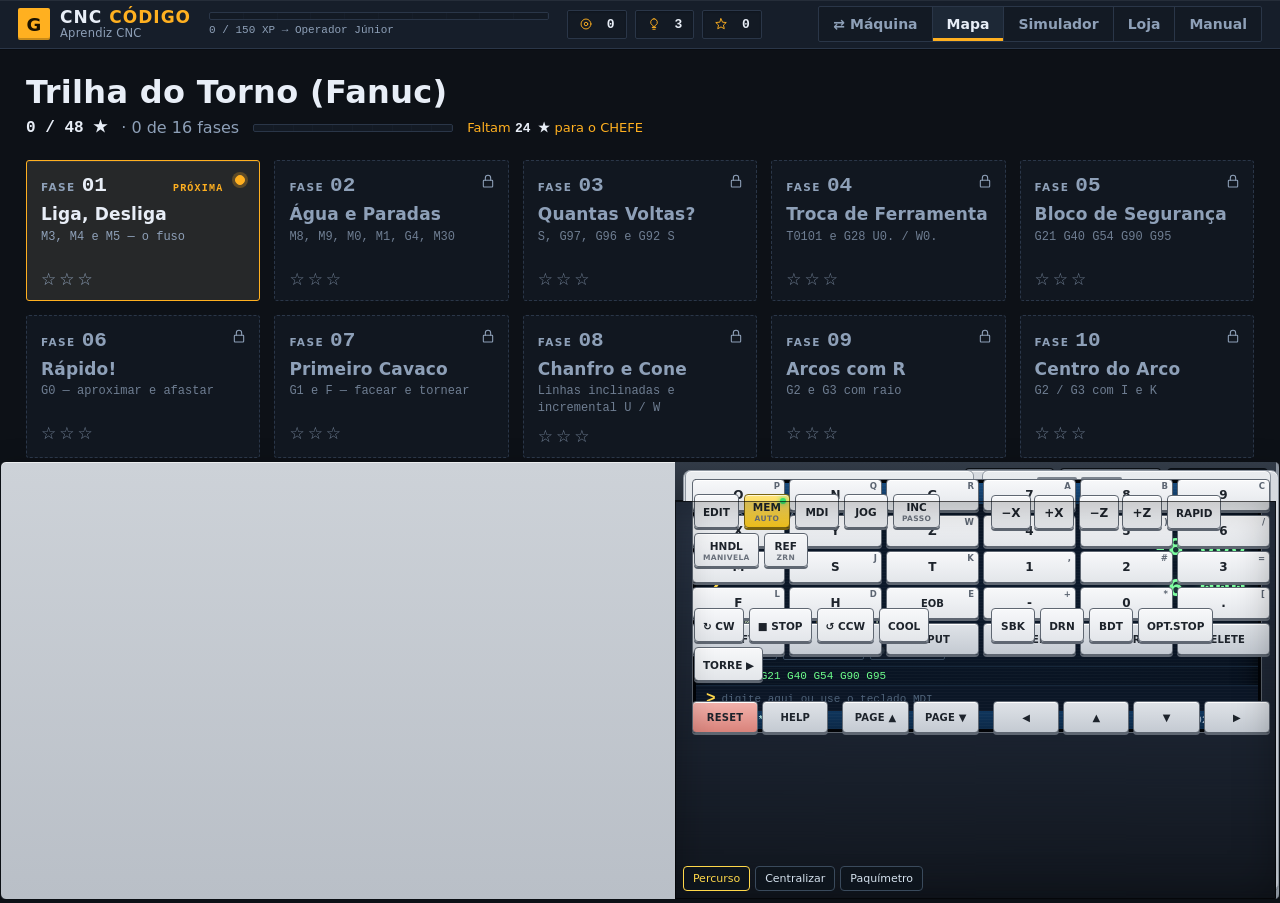
==== commit 60879b68: "Painel no padrão SSCNC: teclado MDI, softkeys, modos REF/JOG/INC/HNDL/MDI, MEASURE e zero-peça/corre" ====
--- a/index.html
+++ b/index.html
@@ -16,6 +16,7 @@
 <link rel="stylesheet" href="css/code.css?v=1">
 <link rel="stylesheet" href="css/design-shell.css?v=1">
 <link rel="stylesheet" href="css/design-play.css?v=1">
+<link rel="stylesheet" href="css/sscnc.css?v=1">
 </head>
 <body data-theme="steel">
 <a href="#app" class="skip">Pular para o conteúdo</a>
@@ -156,13 +157,13 @@
   </section>
 </main>
 
-<!-- ============ SIMULADOR (estilo SwanSoft / Fanuc 0i) — movido entre a fase e o simulador livre ============ -->
-<div class="simpanel" id="simPanel">
+<!-- ============ SIMULADOR (estilo SSCNC / Fanuc 0i) — movido entre a fase e o simulador livre ============ -->
+<div class="simpanel ss" id="simPanel">
   <div class="mview">
     <div class="mbar">
-      <span class="mtitle" id="mTitle">TORNO CNC · FANUC 0i-TC</span>
-      <button class="mbtn" id="btnStock" title="Dimensões da peça bruta">Peça bruta</button>
-      <button class="mbtn" id="btnTools" title="Montar ferramentas na torre / magazine">Ferramentas</button>
+      <span class="mtitle" id="mTitle">TORNO · FANUC 0i</span>
+      <button class="mbtn" id="btnStock" title="Dimensões da peça bruta, material e calibrador">Peça bruta</button>
+      <button class="mbtn" id="btnTools" title="Montar ferramentas na torre / magazine e preparar a máquina">Ferramentas</button>
       <span class="crt-tabs" role="tablist">
         <button class="crt-tab on" id="tab3d" role="tab" aria-selected="true">3D</button>
         <button class="crt-tab" id="tab2d" role="tab" aria-selected="false">DESENHO</button>
@@ -173,74 +174,78 @@
       <canvas id="cv" role="img" aria-label="Desenho técnico da peça"></canvas>
       <div class="crt-nosim" id="noSim">Esta fase não tem simulação: é tradução entre comandos.</div>
       <div class="crt-alarm" id="crtAlarm" role="alert"></div>
-      <div class="vbtns"><button class="mini" id="opPath" aria-pressed="true" title="Mostrar o percurso">Percurso</button><button class="mini" id="opView" title="Centralizar a vista">Centralizar</button></div>
+      <div class="gap" id="gapBadge" hidden></div>
+      <div class="vbtns"><button class="mini" id="opPath" aria-pressed="true" title="Mostrar o percurso">Percurso</button><button class="mini" id="opView" title="Centralizar a vista">Centralizar</button><button class="mini" id="btnCaliper" title="Medir o diâmetro torneado / a altura sob a ferramenta">Paquímetro</button></div>
       <div class="crt-hint">arraste: girar · roda/pinça: zoom · shift+arraste: mover</div>
     </div>
   </div>
 
-  <div class="ctrl">
-    <div class="fanuc">
-      <div class="crt">
-        <div class="crt-top"><span id="crtPage">POSIÇÃO ABSOLUTA</span><span id="crtProg">O0000 N0000</span></div>
-        <div class="crt-body">
-          <div class="pg" id="pgPOS">
-            <div class="crt-axes" id="crtAxes"></div>
-            <div class="crt-side"><div class="crt-fs" id="crtFS"></div><div class="crt-lamps" id="crtLamps"></div></div>
-          </div>
-          <div class="pg" id="pgPROG"><div class="proglist" id="progList"></div></div>
-          <div class="pg" id="pgOFS"><div class="ofslist" id="ofsList"></div></div>
-          <div class="pg" id="pgMSG"><div class="msglist" id="msgList"></div></div>
-          <div class="mdi" id="mdiBox"><span>MDI&gt;</span><input id="mdiIn" spellcheck="false" autocomplete="off" autocapitalize="characters" placeholder="ex.: T0101  ·  M3 S500  ·  G0 X50. Z5."></div>
-        </div>
-        <div class="crt-modal" id="crtModal">G00 G97 G21 G40 G54 G90</div>
-        <div class="crt-stat"><span id="crtMode">MEM</span><span id="crtRun">****</span><span id="crtAlm"></span><span id="crtClock">00:00:00</span></div>
-      </div>
-      <div class="fkeys">
-        <button class="fk on" data-pg="POS">POS</button><button class="fk" data-pg="PROG">PROG</button>
-        <button class="fk" data-pg="OFS">OFS/SET</button><button class="fk" data-pg="MSG">MESSAGE</button>
-      </div>
-    </div>
-
-    <div class="oppanel" id="opPanel">
-      <div class="opgroup">
-        <div class="oplbl">MODO</div>
-        <div class="oprow modes">
-          <button class="key" data-mode="EDIT">EDIT</button><button class="key" data-mode="MEM">MEM<small>AUTO</small></button>
-          <button class="key" data-mode="MDI">MDI</button><button class="key" data-mode="JOG">JOG</button>
-          <button class="key" data-mode="REF">REF<small>ZRN</small></button>
-        </div>
-      </div>
-      <div class="opgroup">
-        <div class="oplbl">EIXOS <span class="reflamps" id="refLamps"></span></div>
-        <div class="oprow axes" id="axisKeys"></div>
-      </div>
-      <div class="opgroup">
-        <div class="oplbl">FUSO · REFRIGERAÇÃO</div>
-        <div class="oprow">
-          <button class="key" id="kCW" title="Fuso horário (JOG)">↻ CW</button><button class="key" id="kStop" title="Parar fuso (JOG)">■ STOP</button>
-          <button class="key" id="kCCW" title="Fuso anti-horário (JOG)">↺ CCW</button><button class="key" id="kCool" title="Refrigeração (JOG)">💧 COOL</button>
-        </div>
-      </div>
-      <div class="opgroup">
-        <div class="oplbl">OPÇÕES</div>
-        <div class="oprow">
-          <button class="key tg" id="kSBK" aria-pressed="false" title="Single block: um bloco por CYCLE START">SBK</button>
-          <button class="key tg" id="kDRN" aria-pressed="false" title="Dry run: avanços rápidos">DRN</button>
-          <button class="key tg" id="kOPT" aria-pressed="false" title="Optional stop: para no M1">OPT STOP</button>
-          <button class="key tg" id="kBDT" aria-pressed="false" title="Block delete: pula blocos com /">BDT</button>
-        </div>
-      </div>
-      <div class="opgroup ovr">
-        <label>AVANÇO <select id="ovFeed"><option value="0.25">25%</option><option value="0.5">50%</option><option value="1" selected>100%</option><option value="1.5">150%</option><option value="3">300%</option></select></label>
-        <label>RÁPIDO <select id="ovRapid"><option value="0.25">F0</option><option value="0.25">25%</option><option value="0.5">50%</option><option value="1" selected>100%</option></select></label>
-      </div>
-      <div class="oprow cycle">
-        <button class="opb start" id="opStart" title="CYCLE START"><i></i>CYCLE START</button>
-        <button class="opb hold" id="opHold" title="FEED HOLD"><i></i>FEED HOLD</button>
-        <button class="opb reset" id="opReset" title="RESET"><i></i>RESET</button>
-        <button class="emg" id="opEmg" title="Parada de emergência">EMERG.</button>
-      </div>
-    </div>
+  <div class="ss-unit">
+    <div class="ss-crt">
+      <div class="ss-top"><span id="crtPage">POSIÇÃO</span><span id="crtProg">O0000 N0000</span></div>
+      <div class="ss-body" id="crtBody"></div>
+      <div class="crt-modal" id="crtModal">G00 G97 G21 G40 G54 G90</div>
+      <label class="ss-buf"><span>&gt;</span><input id="kbBuf" spellcheck="false" autocomplete="off" autocapitalize="characters" aria-label="Linha de entrada do comando (buffer)" placeholder="digite aqui ou use o teclado MDI"><i aria-hidden="true">_</i></label>
+      <div class="ss-status"><span id="crtMode">MEM</span><span id="crtRun">****</span><span id="crtAlm"></span><span id="crtClock">00:00:00</span></div>
+    </div>
+    <div class="ss-softkeys" id="softkeys"></div>
+  </div>
+
+  <div class="ss-kbd" id="kbd" aria-label="Teclado MDI"></div>
+
+  <div class="ss-mach" id="opPanel">
+    <section class="ss-grp ss-modes" aria-label="Seletor de modo">
+      <h4>MODO</h4>
+      <div class="ss-row">
+        <button class="ssk" data-mode="EDIT" aria-pressed="false">EDIT</button><button class="ssk" data-mode="MEM" aria-pressed="true">MEM<small>AUTO</small></button>
+        <button class="ssk" data-mode="MDI" aria-pressed="false">MDI</button><button class="ssk" data-mode="JOG" aria-pressed="false">JOG</button>
+        <button class="ssk" data-mode="INC" aria-pressed="false">INC<small>PASSO</small></button><button class="ssk" data-mode="HND" aria-pressed="false">HNDL<small>MANIVELA</small></button>
+        <button class="ssk" data-mode="REF" aria-pressed="false">REF<small>ZRN</small></button>
+      </div>
+    </section>
+    <section class="ss-grp ss-axes" aria-label="Eixos">
+      <h4>EIXOS <span class="reflamps" id="refLamps"></span></h4>
+      <div class="ss-row" id="axisKeys"></div>
+      <div class="ss-row ss-incrow" id="incRow">
+        <button class="ssk" data-inc="0">×1</button><button class="ssk on" data-inc="1">×10</button><button class="ssk" data-inc="2">×100</button><button class="ssk" data-inc="3">×1000</button>
+        <span class="ss-hsel" id="hAxis"></span>
+        <button class="ssk" id="hMinus" aria-label="Um pulso negativo">◁</button>
+        <div class="hand" id="handDial" role="slider" aria-label="Manivela eletrônica: arraste ou use a roda do mouse" style="--rot:0deg"><i></i></div>
+        <button class="ssk" id="hPlus" aria-label="Um pulso positivo">▷</button>
+      </div>
+    </section>
+    <section class="ss-grp" aria-label="Fuso e refrigeração">
+      <h4>FUSO · REFRIG. · TORRE</h4>
+      <div class="ss-row">
+        <button class="ssk" id="kCW" title="Fuso horário (manual)">↻ CW</button><button class="ssk" id="kStop" title="Parar o fuso">■ STOP</button><button class="ssk" id="kCCW" title="Fuso anti-horário (manual)">↺ CCW</button>
+        <button class="ssk" id="kCool" title="Refrigeração">COOL</button><button class="ssk" id="kTurret" title="Gira a torre para a próxima ferramenta (torno)">TORRE ▶</button>
+      </div>
+    </section>
+    <section class="ss-grp" aria-label="Opções do ciclo">
+      <h4>OPÇÕES</h4>
+      <div class="ss-row">
+        <button class="ssk" id="kSBK" aria-pressed="false" title="Single block: um bloco por CYCLE START">SBK</button>
+        <button class="ssk" id="kDRN" aria-pressed="false" title="Dry run: avanços rápidos">DRN</button>
+        <button class="ssk" id="kBDT" aria-pressed="false" title="Block delete: ignora blocos que começam com /">BDT</button>
+        <button class="ssk" id="kOPT" aria-pressed="false" title="Optional stop: para no M1">OPT.STOP</button>
+      </div>
+    </section>
+    <section class="ss-grp ss-ovr" aria-label="Overrides">
+      <h4>OVERRIDE</h4>
+      <div class="ss-row">
+        <div class="stp" id="ovFeed"><span>AVANÇO</span><button data-d="-1" aria-label="Menos">−</button><output>100%</output><button data-d="1" aria-label="Mais">+</button></div>
+        <div class="stp" id="ovRapid"><span>RÁPIDO</span><button data-d="-1" aria-label="Menos">−</button><output>100%</output><button data-d="1" aria-label="Mais">+</button></div>
+        <div class="stp" id="ovJog"><span>JOG</span><button data-d="-1" aria-label="Menos">−</button><output>20%</output><button data-d="1" aria-label="Mais">+</button></div>
+        <div class="stp" id="ovSpin"><span>FUSO</span><button data-d="-1" aria-label="Menos">−</button><output>100%</output><button data-d="1" aria-label="Mais">+</button></div>
+        <span id="ovRapidV" data-v="1" hidden></span>
+      </div>
+    </section>
+    <section class="ss-cycle" aria-label="Ciclo">
+      <button class="opb start" id="opStart" title="CYCLE START"><i></i>CYCLE START</button>
+      <button class="opb hold" id="opHold" title="FEED HOLD"><i></i>FEED HOLD</button>
+      <button class="opb reset" id="opReset" title="RESET"><i></i>RESET</button>
+      <button class="emg" id="opEmg" title="Parada de emergência">EMERG.</button>
+    </section>
   </div>
 </div>
 
@@ -250,7 +255,7 @@
   <div class="explain-body"><table class="tooltab" id="toolTable"></table></div>
   <div class="modal-actions">
     <button class="btn ghost" id="toolsDefault">Montar as da fase</button>
-    <button class="btn ghost" id="toolsMeasure">Medir todas (zerar corretores)</button>
+    <button class="btn ghost" id="toolsMeasure" title="Referencia os eixos, grava o zero-peça e mede todos os corretores de uma vez">Preparar máquina (atalho)</button>
     <button class="btn primary" id="toolsOk">Aplicar</button>
   </div>
 </div>
@@ -325,6 +330,8 @@
 <script src="js/cnc.js?v=1"></script>
 <script src="js/levels.js?v=1"></script>
 <script src="js/sim3d.js?v=1"></script>
-<script src="js/game.js?v=1"></script>
+<script src="js/game.js?v=2"></script>
+<script src="js/panel.js?v=2"></script>
+<script src="js/main.js?v=2"></script>
 </body>
 </html>
--- a/css/design-play.css
+++ b/css/design-play.css
@@ -278,26 +278,3 @@
   .crt-tabs{margin-left:auto}
   .crt-hint{display:none}
 }
-
-/* ---------- Desktop: layout do SwanSoft — 3D e tela do comando lado a lado, painel de operação em faixa embaixo ----------
-   (empilhado, o painel não cabia em telas de ~750 px de altura útil: Windows com zoom 125 %) */
-@media(min-width:1100px) and (orientation:landscape){
-  #simPanel{display:grid!important;grid-template-columns:minmax(0,1.5fr) minmax(300px,1fr);grid-template-rows:minmax(0,1fr) auto;
-    background:linear-gradient(#cdd2d8,#b9bfc7)}
-  #simPanel .mview{grid-column:1;grid-row:1;display:flex;flex-direction:column;min-height:0;border-bottom:0;border-right:3px solid #8a929c}
-  #simPanel .crt-view{flex:1 1 auto;height:auto;min-height:200px}
-  #simPanel .ctrl{display:contents}
-  #simPanel .fanuc{grid-column:2;grid-row:1;margin:8px 8px 0;display:flex;flex-direction:column;min-height:0}
-  #simPanel .crt{flex:1 1 auto;min-height:0}
-  #simPanel .crt-body{min-height:0;overflow:auto}
-  #simPanel .oppanel{grid-column:1/-1;grid-row:2;flex-direction:row;flex-wrap:wrap;align-items:stretch;padding:8px;gap:6px}
-  #simPanel .oppanel>*{flex:1 1 auto}
-  #simPanel .oprow.cycle{align-items:center}
-  #screen-play .simslot>#simPanel{height:100%}
-  #screen-bench #simPanel .crt-view{flex:none;height:min(52vh,460px)}
-}
-@media(min-width:1100px) and (orientation:landscape){
-  #simPanel .oppanel>.opgroup.ovr{flex:0 1 auto;display:flex;align-items:center}
-  #simPanel .oppanel>.oprow.cycle{flex:1 1 380px}
-  #screen-play .play-grid{grid-template-columns:minmax(0,1.35fr) minmax(0,1fr)}
-}
--- a/css/sscnc.css
+++ b/css/sscnc.css
@@ -0,0 +1,158 @@
+/* ================= CNC CÓDIGO — painel no padrão SSCNC (SwanSoft · Fanuc 0i) =================
+   Carregado depois de design-play.css. Tela do comando + softkeys, teclado MDI e painel de operação. */
+
+#simPanel.ss{display:grid;grid-template-columns:minmax(0,1fr);background:linear-gradient(#cdd2d8,#b9bfc7);color:#1d232b}
+#simPanel.ss .mview{border-bottom:3px solid #8a929c}
+.ss-unit{padding:10px 10px 6px;background:linear-gradient(180deg,#454b54,#30353c);margin:10px 10px 0;border-radius:8px;
+  box-shadow:inset 0 1px 0 rgba(255,255,255,.18),0 2px 0 #1a1e24}
+.ss-kbd{margin:10px 10px 0;padding:8px;border-radius:8px;background:linear-gradient(180deg,#d7dbe0,#bcc2ca);
+  box-shadow:inset 0 1px 0 rgba(255,255,255,.7),0 1px 0 rgba(0,0,0,.18);border:1px solid var(--pn-edge)}
+.ss-mach{margin:10px;display:grid;grid-template-columns:repeat(auto-fit,minmax(250px,1fr));gap:8px;align-items:start}
+
+/* ---- tela (CRT) ---- */
+.ss-crt{position:relative;background:radial-gradient(120% 90% at 50% 40%,#0c1a2c 0%,var(--crt-bg) 75%);border:3px solid #020407;border-radius:5px;
+  color:#e9f1dc;font-family:var(--mono);overflow:hidden;box-shadow:inset 0 0 24px rgba(0,0,0,.7),0 0 0 1px #5a616b;display:flex;flex-direction:column}
+.ss-crt::after{content:"";position:absolute;inset:0;pointer-events:none;
+  background:repeating-linear-gradient(0deg,rgba(255,255,255,.025) 0 1px,transparent 1px 3px);mix-blend-mode:screen}
+.ss-top{display:flex;justify-content:space-between;gap:8px;padding:4px 10px;background:linear-gradient(180deg,var(--crt-head),var(--crt-head2));color:#fff;font:700 11.5px var(--mono);letter-spacing:.04em}
+#crtProg{color:var(--crt-yel)}
+.ss-body{padding:6px 12px;min-height:160px;max-height:230px;overflow:auto;font-size:12.5px;line-height:1.5;scrollbar-width:thin}
+.ss-sub{color:var(--crt-dim);font-size:10px;letter-spacing:.14em;margin-bottom:4px}
+.ss-big{display:grid;gap:2px}
+.ss-ax{display:grid;grid-template-columns:auto 1fr;gap:12px;align-items:baseline}
+.ss-ax b{color:var(--crt-yel);font-size:14px}
+.ss-ax span{text-align:right;color:var(--crt-grn);font-variant-numeric:tabular-nums;white-space:pre}
+.ss-ax.big b{font-size:22px}.ss-ax.big span{font-size:26px;font-weight:700;text-shadow:0 0 10px rgba(125,255,160,.28)}
+.ss-grid{display:grid;grid-template-columns:1fr 1fr;gap:6px 14px}
+.ss-blk{border:1px solid #1c3350;padding:3px 7px}
+.ss-bt{color:var(--crt-dim);font-size:9.5px;letter-spacing:.1em}
+.ss-act{margin-top:6px;font-size:12px;color:#cfe0c0}
+.ss-act b{color:var(--crt-yel)}
+.ss-lamps{display:flex;gap:6px;flex-wrap:wrap;margin-top:6px}
+.lamp{font-size:10px;padding:2px 6px;border:1px solid #33465a;color:var(--crt-dim);border-radius:2px;display:inline-flex;gap:5px;align-items:center;white-space:nowrap}
+.lamp i{width:8px;height:8px;border-radius:50%;background:#26323f}
+.lamp.on{color:#e9f1dc;border-color:#6dff8b}.lamp.on i{background:#6dff8b;box-shadow:0 0 6px #6dff8b}
+.lamp.on.cool{border-color:#43d0ff}.lamp.on.cool i{background:#43d0ff;box-shadow:0 0 6px #43d0ff}
+.lamp.spin.on i{animation:blink .5s steps(2) infinite}
+.ss-prog div{white-space:pre;overflow:hidden;text-overflow:ellipsis;padding:0 4px}
+.ss-prog .cur{background:var(--crt-yel);color:#1a1200}
+.ss-prog .dim,.dim{color:var(--crt-dim)}
+.ss-prog .alm{color:#ff8a8a;white-space:normal}.ss-prog .okm{color:var(--crt-grn)}
+.ss-tab{width:100%;border-collapse:collapse;font-size:11.5px}
+.ss-tab th{color:var(--crt-dim);font-weight:400;text-align:right;padding:1px 5px;border-bottom:1px solid #1f2a36}
+.ss-tab td{text-align:right;padding:1px 5px;font-variant-numeric:tabular-nums;white-space:pre}
+.ss-tab td:first-child,.ss-tab th:first-child{text-align:left;color:var(--crt-yel)}
+.ss-tab td.tp,.ss-tab th:last-child{text-align:left;color:#9fb0c2;white-space:nowrap}
+.ss-tab td.v.cur{background:var(--crt-yel);color:#1a1200;box-shadow:0 0 0 1px #fff3b0}
+.ss-tab tr.nm td:not(.v):not(.cur){color:#ff9a9a}
+.ss-tab tr.act td:first-child{color:#fff}
+.ss-hint{margin-top:5px;font-size:10.5px;color:var(--crt-dim)}
+.crt-modal{padding:3px 12px;font-size:11px;color:#6dff8b;border-top:1px solid #16273a;white-space:nowrap;overflow:hidden;text-overflow:ellipsis}
+.ss-buf{display:flex;align-items:center;gap:6px;padding:3px 10px;background:#0b1626;border-top:1px solid #16273a;cursor:text}
+.ss-buf span{color:var(--crt-yel);font-weight:800}
+.ss-buf input{flex:1;min-width:0;background:transparent;border:0;outline:0;color:#fff;font:700 13px var(--mono);text-transform:uppercase;caret-color:var(--crt-yel);padding:2px 0}
+.ss-buf input::placeholder{color:#4d6178;text-transform:none;font-weight:400;font-size:11px}
+.ss-buf i{display:none}
+.ss-buf:focus-within{box-shadow:inset 0 0 0 1px var(--crt-yel)}
+.ss-status{display:flex;gap:12px;padding:3px 10px;font-size:11px;background:linear-gradient(180deg,var(--crt-head2),#0b2846);color:#cfe;font-variant-numeric:tabular-nums}
+#crtMode{color:var(--crt-yel);font-weight:800}
+#crtAlm{color:#ff5d5d;font-weight:800;animation:blink 1s steps(2) infinite}
+#crtClock{margin-left:auto;color:#9fb0c2}
+
+/* ---- softkeys ---- */
+.ss-softkeys{display:grid;grid-template-columns:repeat(5,1fr);gap:4px;margin-top:7px}
+.sk{min-height:30px;padding:4px 2px;border:1px solid #11161c;border-radius:4px;font:800 10.5px "Segoe UI",system-ui,sans-serif;letter-spacing:.02em;cursor:pointer;
+  background:linear-gradient(180deg,#f2f4f6,#d7dbe0);color:#20262e;box-shadow:0 2px 0 #5f6772,inset 0 1px 0 #fff;transition:transform .08s ease-out,box-shadow .08s ease-out}
+.sk:active{transform:translateY(2px);box-shadow:0 0 0 #5f6772,inset 0 1px 0 #fff}
+.sk.on{background:linear-gradient(180deg,#ffe57a,var(--key-on2))}
+.sk:disabled{background:linear-gradient(180deg,#8d949d,#767d86);box-shadow:0 2px 0 #4d545d;cursor:default;color:transparent}
+
+/* ---- teclado MDI ---- */
+.kb-row{display:grid;grid-template-columns:repeat(6,1fr);gap:4px;margin-bottom:4px}
+.kk{position:relative;min-height:32px;padding:3px 4px;border:1px solid var(--key-edge);border-radius:4px;cursor:pointer;
+  background:linear-gradient(180deg,var(--key-face),var(--key-face2));color:var(--key-ink);box-shadow:0 2px 0 var(--key-edge),inset 0 1px 0 #fff;
+  font:800 12px "Segoe UI",system-ui,sans-serif;display:flex;align-items:center;justify-content:center;transition:transform .08s ease-out,box-shadow .08s ease-out}
+.kk b{font-weight:800}
+.kk i{position:absolute;right:4px;top:1px;font-style:normal;font-size:8.5px;color:#5c6572;font-weight:700}
+.kk:active{transform:translateY(2px);box-shadow:0 0 0 var(--key-edge),inset 0 1px 0 #fff}
+.kk.eob b{font-size:10px}
+#kbd.shifted .kk[data-k] b{opacity:.3}#kbd.shifted .kk[data-k] i{color:#111;font-size:12px;top:50%;right:50%;transform:translate(50%,-50%);font-weight:800}
+.kk.ctl{font-size:10px;letter-spacing:.02em;background:linear-gradient(180deg,#dfe3e8,#c4cad2)}
+.kk.ctl.on{background:linear-gradient(180deg,#ffe57a,var(--key-on2))}
+.kk.rst{background:linear-gradient(180deg,#f3b3ad,#d9837b)}
+.kb-ctl{display:grid;grid-template-columns:repeat(6,1fr);gap:4px;margin-bottom:6px}
+.kb-fn{display:grid;grid-template-columns:repeat(6,1fr);gap:4px;margin-bottom:6px}
+.kb-fn .fk{min-height:34px;font:800 9.5px/1.1 "Segoe UI",system-ui,sans-serif;padding:2px;letter-spacing:.02em;cursor:pointer;
+  background:linear-gradient(180deg,#f2f4f6,#d7dbe0);color:#20262e;border:1px solid #11161c;border-radius:4px;box-shadow:0 2px 0 #5f6772,inset 0 1px 0 #fff}
+.kb-fn .fk.on{background:linear-gradient(180deg,#ffe57a,var(--key-on2))}
+.kb-fn .fk:active{transform:translateY(2px);box-shadow:0 0 0 #5f6772}
+.kb-nav{display:flex;gap:4px;flex-wrap:wrap;align-items:center}
+.kb-nav .kk{flex:1 1 44px}.kb-nav .sp{width:6px}
+
+/* ---- painel de operação ---- */
+.ss-grp{background:linear-gradient(180deg,#e9ecef,#dadee3);border:1px solid var(--pn-edge);border-radius:6px;padding:6px 8px 8px;box-shadow:inset 0 1px 0 rgba(255,255,255,.75)}
+.ss-grp h4{margin:0 0 6px;font:800 9.5px "Segoe UI",system-ui,sans-serif;letter-spacing:.12em;color:var(--pn-ink);display:flex;gap:8px;align-items:center;text-shadow:0 1px 0 rgba(255,255,255,.7)}
+.ss-row{display:flex;flex-wrap:wrap;gap:5px;align-items:center}
+.ssk{position:relative;min-width:44px;min-height:34px;padding:5px 8px 4px;border:1px solid var(--key-edge);border-radius:4px;cursor:pointer;line-height:1.1;
+  background:linear-gradient(180deg,var(--key-face),var(--key-face2));color:var(--key-ink);box-shadow:0 2px 0 var(--key-edge),inset 0 1px 0 #fff;
+  font:800 10.5px "Segoe UI",system-ui,sans-serif;display:inline-flex;flex-direction:column;align-items:center;justify-content:center;gap:1px;transition:transform .08s ease-out,box-shadow .08s ease-out}
+.ssk small{font-size:7.5px;font-weight:700;letter-spacing:.05em;color:#6a717c}
+.ssk:active{transform:translateY(2px);box-shadow:0 0 0 var(--key-edge),inset 0 1px 0 #fff}
+.ssk.on,.ssk[aria-pressed="true"]{background:linear-gradient(180deg,#ffe57a,var(--key-on2));border-color:#7a6410;box-shadow:0 2px 0 #7a6410,inset 0 1px 0 rgba(255,255,255,.7)}
+.ssk.on::after,.ssk[aria-pressed="true"]::after{content:"";position:absolute;top:3px;right:3px;width:6px;height:6px;border-radius:50%;background:var(--led);box-shadow:0 0 5px var(--led)}
+.ssk.lit{background:linear-gradient(180deg,#c8f8d6,#93e9ad)}
+.ssk.ax{min-width:40px;font-size:12px}
+.axpair{display:inline-flex;gap:3px}
+.reflamps{display:inline-flex;gap:4px}
+.reflamps span{font:800 9px var(--mono);padding:1px 4px;border-radius:2px;background:#7d858f;color:#e4e7eb}
+.reflamps span.on{background:#2fd35e;color:#05210e;box-shadow:0 0 5px #2fd35e}
+.ss-incrow{display:none;margin-top:6px;padding-top:6px;border-top:1px dashed var(--pn-edge)}
+.m-INC .ss-incrow,.m-HND .ss-incrow{display:flex}
+.m-INC .hand,.m-INC #hMinus,.m-INC #hPlus,.m-INC .ss-hsel,.m-JOG .ss-incrow,.m-REF .ss-incrow{display:none}
+.ss-hsel{display:inline-flex;gap:3px}
+.hand{--rot:0deg;width:54px;height:54px;border-radius:50%;cursor:grab;touch-action:none;position:relative;transform:rotate(var(--rot));
+  background:conic-gradient(from 0deg,#cfd4da,#8f979f,#d9dde2,#8f979f,#cfd4da);border:2px solid #5f6772;box-shadow:0 2px 0 #4d545d,inset 0 0 0 5px #3b4048}
+.hand i{position:absolute;left:50%;top:5px;width:6px;height:14px;margin-left:-3px;border-radius:3px;background:var(--key-on)}
+.hand:active{cursor:grabbing}
+.ss-ovr .ss-row{gap:8px}
+.stp{display:inline-flex;align-items:center;gap:3px;background:#2b333e;border-radius:5px;padding:2px 4px;color:#cfd8e2;font:800 9px "Segoe UI",system-ui,sans-serif}
+.stp span{letter-spacing:.08em;margin-right:2px}
+.stp button{width:22px;height:22px;border:1px solid #11161c;border-radius:3px;background:linear-gradient(180deg,#f2f4f6,#d7dbe0);font:900 13px/1 system-ui;cursor:pointer;color:#20262e}
+.stp button:active{transform:translateY(1px)}
+.stp output{min-width:38px;text-align:center;color:var(--crt-yel);font:700 11px var(--mono)}
+.ss-cycle{grid-column:1/-1;display:flex;flex-wrap:wrap;gap:6px;align-items:center}
+.ss-cycle .opb{flex:1 1 110px;justify-content:center;min-height:42px}
+.ss-cycle .emg{margin-left:auto}
+
+/* ---- calibrador / folga ---- */
+.gap{position:absolute;left:8px;bottom:44px;z-index:3;padding:4px 9px;border-radius:4px;background:rgba(10,16,26,.88);border:1px solid #3a4a5c;color:#dfe9f5;font:600 12px var(--mono)}
+.gap span{color:#9fb0c2;font-size:10px;letter-spacing:.08em}.gap b{color:#fff;font-size:14px}.gap small{color:#9fb0c2}
+.gap em{font-style:normal;font-weight:800;margin-left:6px}
+.gap.ok{border-color:#35e06b;box-shadow:0 0 10px rgba(53,224,107,.4)}.gap.ok em{color:#7dffa0}
+.gap.tight{border-color:#ff6b6b}.gap.tight em{color:#ff9a9a}
+.gap.loose em{color:#ffd84a}
+
+/* ---- desktop largo: 3D | tela do comando em cima; teclado | painel de operação embaixo ---- */
+@media(min-width:1100px) and (orientation:landscape){
+  #screen-play .simslot>#simPanel.ss,#screen-bench .simslot>#simPanel.ss{display:grid!important;height:auto!important;min-height:0!important;
+    grid-template-columns:minmax(0,1.12fr) minmax(0,1fr);grid-template-areas:"view unit" "kbd mach";align-content:start}
+  #simPanel.ss .mview{grid-area:view;display:flex;flex-direction:column;min-height:0;border-bottom:0;border-right:3px solid #8a929c}
+  #simPanel.ss .crt-view{flex:1 1 auto;height:auto;min-height:260px}
+  #simPanel.ss .ss-unit{grid-area:unit;margin:8px 8px 0}
+  #simPanel.ss .ss-kbd{grid-area:kbd;margin:8px 0 8px 8px}
+  #simPanel.ss .ss-mach{grid-area:mach;margin:8px 8px 8px 10px;grid-template-columns:repeat(auto-fit,minmax(210px,1fr))}
+  #simPanel.ss .ss-body{max-height:none;min-height:150px}
+  #screen-bench #simPanel.ss .crt-view{flex:none;height:min(46vh,420px)}
+}
+@media(max-width:560px){
+  .ss-mach{grid-template-columns:1fr}
+  .kk{min-height:38px}.sk{min-height:36px}.ssk{min-height:40px;min-width:46px}
+  .ss-body{font-size:12px}
+  .ss-ax.big span{font-size:23px}
+}
+
+.mbar .mtitle{white-space:nowrap}.mbar .mbtn{white-space:nowrap}
+.crt-hint{display:none!important}
+@media(min-width:1300px) and (orientation:landscape){
+  #screen-play .play-grid,#screen-bench .play-grid{grid-template-columns:minmax(0,1.75fr) minmax(0,1fr)}
+}
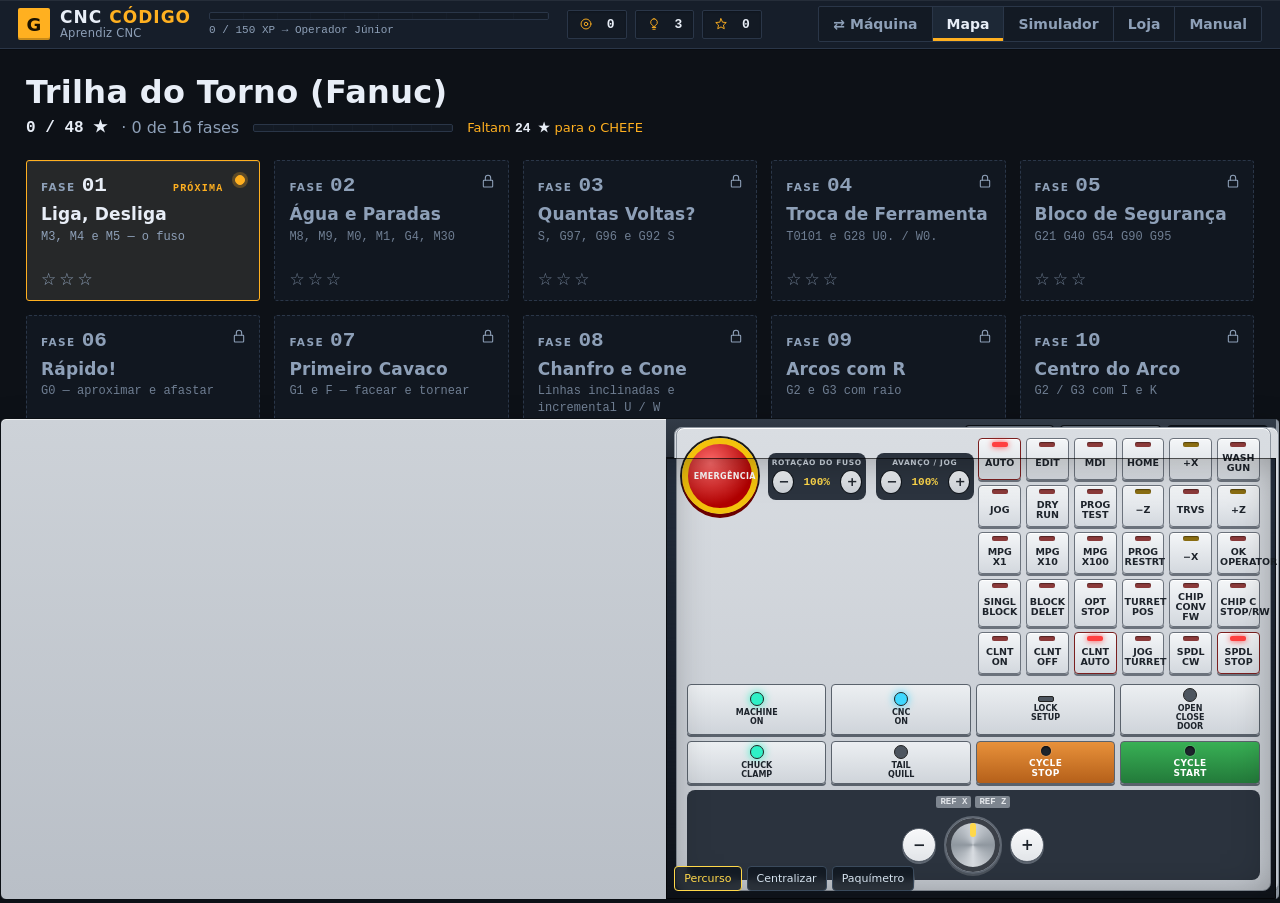
==== commit 6e223415: "Painel réplica do SSCNC Romi G260: grade de teclas, energia, HOME por eixo, MPG, softkeys em portugu" ====
--- a/index.html
+++ b/index.html
@@ -193,59 +193,42 @@
 
   <div class="ss-kbd" id="kbd" aria-label="Teclado MDI"></div>
 
-  <div class="ss-mach" id="opPanel">
-    <section class="ss-grp ss-modes" aria-label="Seletor de modo">
-      <h4>MODO</h4>
-      <div class="ss-row">
-        <button class="ssk" data-mode="EDIT" aria-pressed="false">EDIT</button><button class="ssk" data-mode="MEM" aria-pressed="true">MEM<small>AUTO</small></button>
-        <button class="ssk" data-mode="MDI" aria-pressed="false">MDI</button><button class="ssk" data-mode="JOG" aria-pressed="false">JOG</button>
-        <button class="ssk" data-mode="INC" aria-pressed="false">INC<small>PASSO</small></button><button class="ssk" data-mode="HND" aria-pressed="false">HNDL<small>MANIVELA</small></button>
-        <button class="ssk" data-mode="REF" aria-pressed="false">REF<small>ZRN</small></button>
-      </div>
-    </section>
-    <section class="ss-grp ss-axes" aria-label="Eixos">
-      <h4>EIXOS <span class="reflamps" id="refLamps"></span></h4>
-      <div class="ss-row" id="axisKeys"></div>
-      <div class="ss-row ss-incrow" id="incRow">
-        <button class="ssk" data-inc="0">×1</button><button class="ssk on" data-inc="1">×10</button><button class="ssk" data-inc="2">×100</button><button class="ssk" data-inc="3">×1000</button>
-        <span class="ss-hsel" id="hAxis"></span>
-        <button class="ssk" id="hMinus" aria-label="Um pulso negativo">◁</button>
-        <div class="hand" id="handDial" role="slider" aria-label="Manivela eletrônica: arraste ou use a roda do mouse" style="--rot:0deg"><i></i></div>
-        <button class="ssk" id="hPlus" aria-label="Um pulso positivo">▷</button>
-      </div>
-    </section>
-    <section class="ss-grp" aria-label="Fuso e refrigeração">
-      <h4>FUSO · REFRIG. · TORRE</h4>
-      <div class="ss-row">
-        <button class="ssk" id="kCW" title="Fuso horário (manual)">↻ CW</button><button class="ssk" id="kStop" title="Parar o fuso">■ STOP</button><button class="ssk" id="kCCW" title="Fuso anti-horário (manual)">↺ CCW</button>
-        <button class="ssk" id="kCool" title="Refrigeração">COOL</button><button class="ssk" id="kTurret" title="Gira a torre para a próxima ferramenta (torno)">TORRE ▶</button>
-      </div>
-    </section>
-    <section class="ss-grp" aria-label="Opções do ciclo">
-      <h4>OPÇÕES</h4>
-      <div class="ss-row">
-        <button class="ssk" id="kSBK" aria-pressed="false" title="Single block: um bloco por CYCLE START">SBK</button>
-        <button class="ssk" id="kDRN" aria-pressed="false" title="Dry run: avanços rápidos">DRN</button>
-        <button class="ssk" id="kBDT" aria-pressed="false" title="Block delete: ignora blocos que começam com /">BDT</button>
-        <button class="ssk" id="kOPT" aria-pressed="false" title="Optional stop: para no M1">OPT.STOP</button>
-      </div>
-    </section>
-    <section class="ss-grp ss-ovr" aria-label="Overrides">
-      <h4>OVERRIDE</h4>
-      <div class="ss-row">
-        <div class="stp" id="ovFeed"><span>AVANÇO</span><button data-d="-1" aria-label="Menos">−</button><output>100%</output><button data-d="1" aria-label="Mais">+</button></div>
-        <div class="stp" id="ovRapid"><span>RÁPIDO</span><button data-d="-1" aria-label="Menos">−</button><output>100%</output><button data-d="1" aria-label="Mais">+</button></div>
-        <div class="stp" id="ovJog"><span>JOG</span><button data-d="-1" aria-label="Menos">−</button><output>20%</output><button data-d="1" aria-label="Mais">+</button></div>
-        <div class="stp" id="ovSpin"><span>FUSO</span><button data-d="-1" aria-label="Menos">−</button><output>100%</output><button data-d="1" aria-label="Mais">+</button></div>
-        <span id="ovRapidV" data-v="1" hidden></span>
-      </div>
-    </section>
-    <section class="ss-cycle" aria-label="Ciclo">
-      <button class="opb start" id="opStart" title="CYCLE START"><i></i>CYCLE START</button>
-      <button class="opb hold" id="opHold" title="FEED HOLD"><i></i>FEED HOLD</button>
-      <button class="opb reset" id="opReset" title="RESET"><i></i>RESET</button>
-      <button class="emg" id="opEmg" title="Parada de emergência">EMERG.</button>
-    </section>
+  <div class="ss-mach ro" id="opPanel">
+    <div class="ro-left">
+      <button class="emg" id="opEmg" title="Botão de emergência (cogumelo vermelho)"><span>EMERGÊNCIA</span></button>
+      <div class="knob" id="ovSpin"><span>ROTAÇÃO DO FUSO</span><div><button data-d="-1" aria-label="Menos">−</button><output>100%</output><button data-d="1" aria-label="Mais">+</button></div></div>
+      <div class="knob" id="ovFeed"><span>AVANÇO / JOG</span><div><button data-d="-1" aria-label="Menos">−</button><output>100%</output><button data-d="1" aria-label="Mais">+</button></div></div>
+    </div>
+    <div class="ro-center">
+      <div class="ro-grid" id="roGrid"><button class="rk" title="AUTO" data-mode="MEM"><i class="lp"></i><span>AUTO</span></button><button class="rk" title="EDIT" data-mode="EDIT"><i class="lp"></i><span>EDIT</span></button><button class="rk" title="MDI" data-mode="MDI"><i class="lp"></i><span>MDI</span></button><button class="rk" title="HOME" data-mode="REF"><i class="lp"></i><span>HOME</span></button><button class="rk" title="+X" data-ax="x:1"><i class="lp"></i><span>+X</span></button><button class="rk" title="WASH GUN" id="kWash"><i class="lp"></i><span>WASH GUN</span></button><button class="rk" title="JOG" data-mode="JOG"><i class="lp"></i><span>JOG</span></button><button class="rk" title="DRY RUN" id="kDRN" aria-pressed="false"><i class="lp"></i><span>DRY RUN</span></button><button class="rk" title="PROG TEST" id="kPT" aria-pressed="false"><i class="lp"></i><span>PROG TEST</span></button><button class="rk" title="-Z" data-ax="z:-1"><i class="lp"></i><span>−Z</span></button><button class="rk" title="TRVS" id="kRapid" aria-pressed="false"><i class="lp"></i><span>TRVS</span></button><button class="rk" title="+Z" data-ax="z:1"><i class="lp"></i><span>+Z</span></button><button class="rk" title="MPG X1" data-mode="HND" data-inc="0"><i class="lp"></i><span>MPG<br>X1</span></button><button class="rk" title="MPG X10" data-mode="HND" data-inc="1"><i class="lp"></i><span>MPG<br>X10</span></button><button class="rk" title="MPG X100" data-mode="HND" data-inc="2"><i class="lp"></i><span>MPG<br>X100</span></button><button class="rk" title="PROG RESTRT" id="kRestrt"><i class="lp"></i><span>PROG<br>RESTRT</span></button><button class="rk" title="-X" data-ax="x:-1"><i class="lp"></i><span>−X</span></button><button class="rk" title="OK OPERATOR" id="kOkOp"><i class="lp"></i><span>OK<br>OPERATOR</span></button><button class="rk" title="SINGL BLOCK" id="kSBK" aria-pressed="false"><i class="lp"></i><span>SINGL<br>BLOCK</span></button><button class="rk" title="BLOCK DELET" id="kBDT" aria-pressed="false"><i class="lp"></i><span>BLOCK<br>DELET</span></button><button class="rk" title="OPT STOP" id="kOPT" aria-pressed="false"><i class="lp"></i><span>OPT<br>STOP</span></button><button class="rk" title="TURRET POS" id="kTP"><i class="lp"></i><span>TURRET<br>POS</span></button><button class="rk" title="CHIP CONV FW" id="kChipFw" aria-pressed="false"><i class="lp"></i><span>CHIP CONV<br>FW</span></button><button class="rk" title="CHIP C STOP/RW" id="kChipSt"><i class="lp"></i><span>CHIP C<br>STOP/RW</span></button><button class="rk" title="CLNT ON" id="kClOn"><i class="lp"></i><span>CLNT<br>ON</span></button><button class="rk" title="CLNT OFF" id="kClOff"><i class="lp"></i><span>CLNT<br>OFF</span></button><button class="rk" title="CLNT AUTO" id="kClAuto"><i class="lp"></i><span>CLNT<br>AUTO</span></button><button class="rk" title="JOG TURRET" id="kJT" aria-pressed="false"><i class="lp"></i><span>JOG<br>TURRET</span></button><button class="rk" title="SPDL CW" id="kCW"><i class="lp"></i><span>SPDL<br>CW</span></button><button class="rk" title="SPDL STOP" id="kStop"><i class="lp"></i><span>SPDL<br>STOP</span></button></div>
+      <div class="ro-ymill" id="roY" hidden><button class="rk" title="−Y" data-ax="y:-1"><i class="lp"></i><span>−Y</span></button><button class="rk" title="+Y" data-ax="y:1"><i class="lp"></i><span>+Y</span></button></div>
+    </div>
+    <div class="ro-right">
+      <div class="ro-pwr">
+        <button class="pw mach" id="pwMach"><i></i><span>MACHINE<br>ON</span></button>
+        <button class="pw cnc" id="pwCnc"><i></i><span>CNC<br>ON</span></button>
+        <button class="pw lock" id="pwLock" title="Chave LOCK / SETUP"><i></i><span>LOCK<br>SETUP</span></button>
+        <button class="pw door" id="pwDoor"><i></i><span>OPEN<br>CLOSE<br>DOOR</span></button>
+      </div>
+      <div class="ro-pwr">
+        <button class="pw" id="kChuck"><i></i><span>CHUCK<br>CLAMP</span></button>
+        <button class="pw" id="kQuill"><i></i><span>TAIL<br>QUILL</span></button>
+        <button class="opb hold" id="opHold" title="CYCLE STOP"><i></i>CYCLE<br>STOP</button>
+        <button class="opb start" id="opStart" title="CYCLE START"><i></i>CYCLE<br>START</button>
+      </div>
+      <div class="ro-mpg">
+        <span class="reflamps" id="refLamps"></span>
+        <button class="ssk" id="hMinus" aria-label="Um pulso negativo">−</button>
+        <div class="hand" id="handDial" role="slider" aria-label="Manivela (MPG): arraste ou use a roda do mouse" style="--rot:0deg"><i></i></div>
+        <button class="ssk" id="hPlus" aria-label="Um pulso positivo">+</button>
+      </div>
+    </div>
+    <div hidden>
+      <div class="stp" id="ovRapid"><span>RÁPIDO</span><button data-d="-1"></button><output>100%</output><button data-d="1"></button></div>
+      <div class="stp" id="ovJog"><span>JOG</span><button data-d="-1"></button><output>20%</output><button data-d="1"></button></div>
+      <span id="ovRapidV" data-v="1"></span>
+      <button id="opReset"></button><div id="incRow"></div><div id="hAxis"></div><div id="axisKeys"></div>
+    </div>
   </div>
 </div>
 
--- a/css/sscnc.css
+++ b/css/sscnc.css
@@ -101,7 +101,7 @@
 .ssk.on,.ssk[aria-pressed="true"]{background:linear-gradient(180deg,#ffe57a,var(--key-on2));border-color:#7a6410;box-shadow:0 2px 0 #7a6410,inset 0 1px 0 rgba(255,255,255,.7)}
 .ssk.on::after,.ssk[aria-pressed="true"]::after{content:"";position:absolute;top:3px;right:3px;width:6px;height:6px;border-radius:50%;background:var(--led);box-shadow:0 0 5px var(--led)}
 .ssk.lit{background:linear-gradient(180deg,#c8f8d6,#93e9ad)}
-.ssk.ax{min-width:40px;font-size:12px}
+
 .axpair{display:inline-flex;gap:3px}
 .reflamps{display:inline-flex;gap:4px}
 .reflamps span{font:800 9px var(--mono);padding:1px 4px;border-radius:2px;background:#7d858f;color:#e4e7eb}
@@ -156,3 +156,46 @@
 @media(min-width:1300px) and (orientation:landscape){
   #screen-play .play-grid,#screen-bench .play-grid{grid-template-columns:minmax(0,1.75fr) minmax(0,1fr)}
 }
+
+/* ======== painel de operação — réplica do SSCNC "FANUC 0i Mate-TB (Romi G260)" ======== */
+.ss-mach.ro{display:grid!important;grid-template-columns:minmax(0,1fr);gap:10px;align-items:start;container-type:inline-size;
+  background:linear-gradient(#d9dde2,#c3c8cf);border:1px solid var(--pn-edge);border-radius:8px;padding:10px;box-shadow:inset 0 1px 0 #fff}
+.ro .ro-right{grid-column:1/-1}
+@container (min-width:620px){ .ss-mach.ro{} }
+.ro-left{display:flex;gap:10px;align-items:center;justify-content:center}
+.ro-left .knob{flex:1 1 0;max-width:150px}
+.ro .emg{margin:0;width:76px;height:76px;flex:0 0 auto;border-radius:50%;border:6px solid #f3c20c;background:radial-gradient(circle at 35% 30%,#ff6b6b,#b00000 70%);color:#fff;
+  font:900 8px "Segoe UI",system-ui,sans-serif;letter-spacing:.04em;cursor:pointer;box-shadow:0 4px 0 #6b0000,0 0 0 2px #1a1a1a;display:grid;place-items:center}
+.ro .emg.on{transform:translateY(3px);box-shadow:0 1px 0 #6b0000,0 0 0 2px #1a1a1a;filter:brightness(.8)}
+.knob{width:100%;background:#2b333e;border-radius:8px;padding:5px 4px 6px;color:#cfd8e2;text-align:center}
+.knob>span{display:block;font:800 7.5px "Segoe UI",system-ui,sans-serif;letter-spacing:.08em;margin-bottom:3px}
+.knob>div{display:flex;align-items:center;justify-content:center;gap:3px}
+.knob button{width:22px;height:24px;border:1px solid #11161c;border-radius:50%;background:linear-gradient(180deg,#f2f4f6,#c9ced4);font:900 13px/1 system-ui;cursor:pointer;color:#20262e}
+.knob output{min-width:40px;color:var(--crt-yel);font:700 11px var(--mono)}
+.ro-grid{display:grid;grid-template-columns:repeat(6,minmax(0,1fr));gap:5px}
+.rk{position:relative;min-height:42px;padding:12px 2px 4px;border:1px solid #6b727c;border-radius:4px;cursor:pointer;background:linear-gradient(180deg,#f4f6f8,#d3d8de);color:#1d232b;
+  font:800 9.5px/1.05 "Segoe UI",system-ui,sans-serif;text-align:center;box-shadow:0 2px 0 #6b727c,inset 0 1px 0 #fff;transition:transform .07s}
+.rk:active{transform:translateY(2px);box-shadow:0 0 0 #6b727c,inset 0 1px 0 #fff}
+.rk .lp{position:absolute;top:3px;left:50%;width:16px;height:5px;margin-left:-8px;border-radius:2px;background:#8b3a3a;box-shadow:inset 0 1px 1px rgba(0,0,0,.4)}
+.rk.on .lp,.rk[aria-pressed="true"] .lp{background:#ff4040;box-shadow:0 0 6px #ff4040}
+.rk[data-ax] .lp{background:#8a6d12}.rk[data-ax].on .lp{background:#ffd23c;box-shadow:0 0 6px #ffd23c}
+.rk.on,.rk[aria-pressed="true"]{border-color:#7a1f1f}
+.ro-ymill{display:flex;gap:5px;margin-top:5px;justify-content:flex-end}.ro-ymill .rk{width:calc((100% - 25px)/6)}
+.ro-ymill[hidden]{display:none}
+.ro-pwr{display:flex;gap:5px;margin-bottom:6px;flex-wrap:wrap}
+.ro-pwr .pw,.ro-pwr .opb{flex:1 1 44px;min-height:38px;border:1px solid #5a626c;border-radius:4px;background:linear-gradient(180deg,#eceff2,#cfd4da);color:#1d232b;cursor:pointer;
+  font:800 8px/1.1 "Segoe UI",system-ui,sans-serif;display:flex;flex-direction:column;align-items:center;justify-content:center;gap:3px;padding:3px;box-shadow:0 2px 0 #5a626c}
+.ro-pwr .pw i{width:14px;height:14px;border-radius:50%;background:#4d555f;border:1px solid #222}
+.ro-pwr .pw.mach i{background:#0e6b63}.ro-pwr .pw.cnc i{background:#14707f}
+.ro-pwr .pw.on i,.ro-pwr .pw[aria-pressed="true"] i{background:#2ff1c6;box-shadow:0 0 8px #2ff1c6}
+.ro-pwr .pw.cnc.on i{background:#3fd8ff;box-shadow:0 0 8px #3fd8ff}
+.ro-pwr .pw.lock i{border-radius:2px;width:16px;height:6px}
+.ro-pwr .pw:active,.ro-pwr .opb:active{transform:translateY(2px);box-shadow:none}
+.ro-pwr .opb{color:#fff;font-size:9px;border-bottom-width:1px}.ro-pwr .opb.start{background:linear-gradient(180deg,#38b055,#237a3a)}.ro-pwr .opb.hold{background:linear-gradient(180deg,#e8913a,#b5601a)}
+.ro-pwr .opb i{width:10px;height:10px;border-radius:50%;background:#1d242c}
+.ro-mpg{display:flex;align-items:center;justify-content:center;gap:8px;flex-wrap:wrap;padding:6px;border-radius:8px;background:#2b333e}
+.ro-mpg .reflamps{width:100%;justify-content:center}
+.ro-mpg .ssk{min-width:34px;min-height:34px;border-radius:50%;font-size:15px}
+.ro-mpg .hand{width:58px;height:58px}
+.ss-off .ss-crt,.ss-off .ss-softkeys{filter:brightness(.12)}
+.ss-off .ro-grid,.ss-off .ro-ymill,.ss-off #kbd,.ss-off .ro-mpg,.ss-off #opStart,.ss-off #opHold{pointer-events:none;opacity:.55}
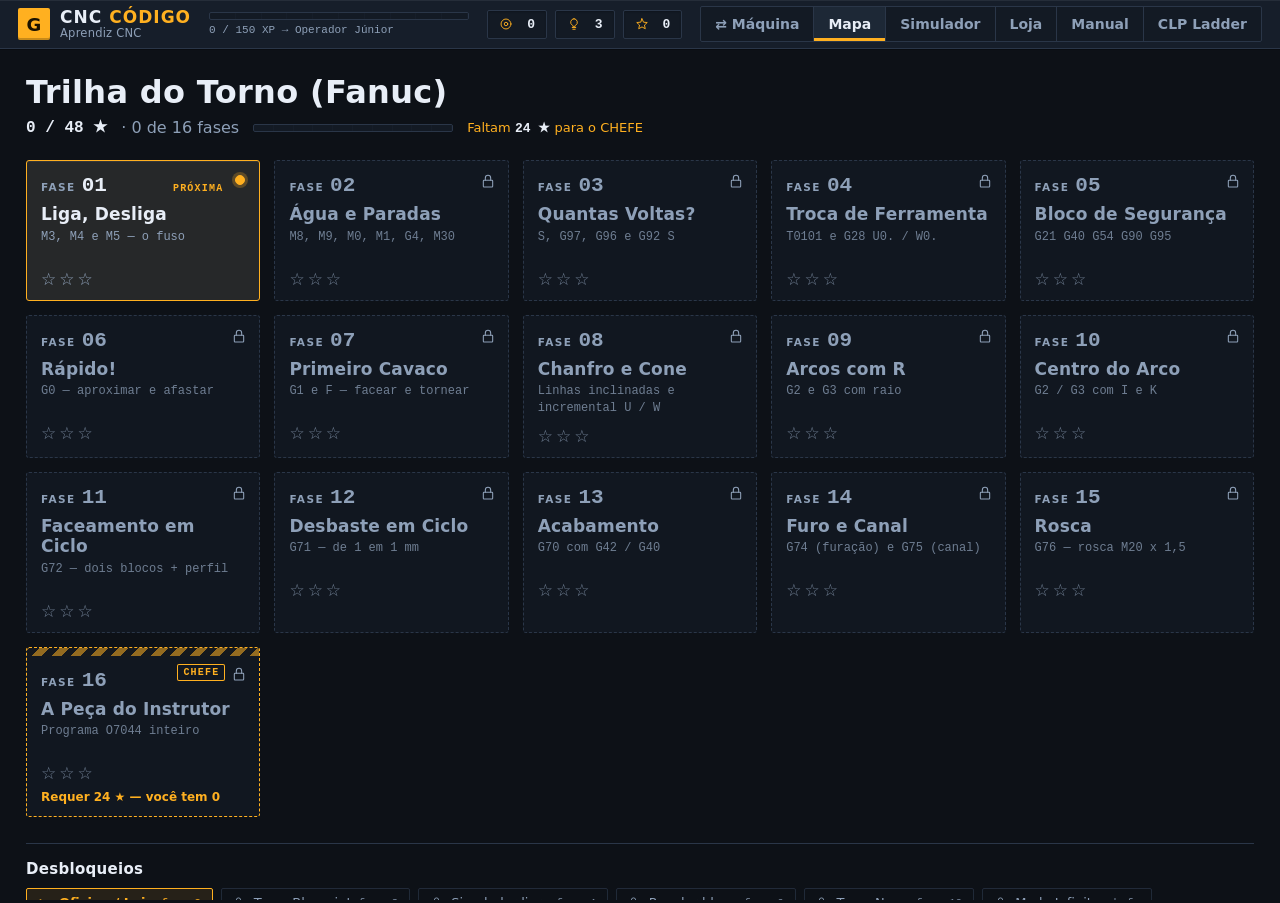
==== commit d8fcce3c: "Novo jogo CLP Ladder: aprender Ladder para CLP com a mesma progressão do CNC Código 18 fases (NA/NF," ====
--- a/index.html
+++ b/index.html
@@ -44,6 +44,7 @@
     <button class="btn ghost" id="navBench" title="Simulador livre: cole qualquer programa e veja usinar">Simulador</button>
     <button class="btn ghost" id="navShop">Loja</button>
     <button class="btn ghost" id="navHelp">Manual</button>
+    <button class="btn ghost" id="navClp" title="Jogo irmão: aprenda Ladder para CLP" onclick="location.href='clp/'">CLP Ladder</button>
   </nav>
 </header>
 
@@ -313,7 +314,8 @@
 <script src="js/cnc.js?v=1"></script>
 <script src="js/levels.js?v=1"></script>
 <script src="js/sim3d.js?v=1"></script>
-<script src="js/game.js?v=2"></script>
+<script src="js/mascot.js?v=1"></script>
+<script src="js/game.js?v=3"></script>
 <script src="js/panel.js?v=2"></script>
 <script src="js/main.js?v=2"></script>
 </body>
--- a/css/code.css
+++ b/css/code.css
@@ -18,7 +18,7 @@
 .crt-tabs{display:flex;gap:3px}
 .crt-tab{background:#16202c;color:#9fb0c2;border:1px solid #2a3a4c;font:700 10.5px var(--mono);padding:5px 8px;cursor:pointer;border-radius:2px}
 .crt-tab.on{background:#ffd84a;color:#1a1200;border-color:#ffd84a}
-.crt-view{position:relative;height:330px;height:min(40dvh,360px);background:#1b2330}
+.crt-view{position:relative;height:330px;height:min(52dvh,460px);background:#1b2330}
 #view3d,#cv{position:absolute;inset:0;width:100%;height:100%}
 #view3d canvas{display:block;width:100%!important;height:100%!important;cursor:grab}
 #view3d canvas:active{cursor:grabbing}
@@ -200,3 +200,10 @@
 .cola-grid .acard .k{font-size:16px}
 body > #simPanel{display:none}
 #modalTools,#modalStock{z-index:61}
+
+/* controle de câmera sobre o 3D */
+.cam-pad{position:absolute;right:8px;bottom:8px;z-index:3;display:grid;grid-template-columns:repeat(3,30px);grid-auto-rows:30px;gap:3px;touch-action:none}
+.cam-pad button{border:1px solid #3a4a5c;border-radius:5px;background:rgba(16,24,36,.82);color:#dfe9f5;font:700 13px system-ui;cursor:pointer;padding:0;line-height:1}
+.cam-pad button:hover{background:rgba(40,60,86,.95)}.cam-pad button:active,.cam-pad button.on{background:#ffc21a;color:#10161f}
+.cam-pad [data-c=up]{grid-column:1}.cam-pad [data-c=in]{grid-column:3}
+.simpanel.mode2d .cam-pad,.simpanel.no3d .cam-pad{display:none}
--- a/css/design-shell.css
+++ b/css/design-shell.css
@@ -356,3 +356,22 @@
 @media(min-width:760px) and (max-width:1100px){
   .brand-sub{max-width:120px;overflow:hidden;text-overflow:ellipsis}
 }
+
+/* ---- mascote Torninho (tutorial) ---- */
+.bubble.has-mascot{padding-left:96px;min-height:104px}
+.mascot{position:absolute;left:10px;top:10px;width:76px;text-align:center}
+.mascot svg{width:76px;height:84px;cursor:pointer;filter:drop-shadow(0 3px 4px rgba(0,0,0,.35));transform-origin:50% 100%}
+.mascot.hop svg{animation:m-hop .5s ease-out}
+.mascot .m-eyes{transform-box:fill-box;transform-origin:50% 50%;animation:m-blink 4.2s infinite}
+.mascot .m-led{animation:m-led 1.4s infinite}
+.mascot .m-mouth{transform-box:fill-box;transform-origin:50% 50%}
+.mascot.talk .m-mouth{animation:m-talk .22s infinite alternate}
+.mascot.talk svg{animation:m-bob .5s infinite alternate ease-in-out}
+.m-voice{margin-top:2px;border:1px solid var(--line);background:var(--bg2,#1b2430);color:inherit;border-radius:12px;font-size:12px;padding:1px 8px;cursor:pointer}
+@keyframes m-hop{0%{transform:translateY(0) scale(1,1)}35%{transform:translateY(-12px) scale(.95,1.06)}70%{transform:translateY(0) scale(1.06,.94)}100%{transform:none}}
+@keyframes m-blink{0%,92%,100%{transform:scaleY(1)}95%{transform:scaleY(.1)}}
+@keyframes m-led{0%,100%{fill:#ff5a4d}50%{fill:#7a1f1a}}
+@keyframes m-talk{from{transform:scaleY(.6)}to{transform:scaleY(3.4) scaleX(.8)}}
+@keyframes m-bob{from{transform:rotate(-2deg)}to{transform:rotate(2deg)}}
+@media(max-width:560px){.bubble.has-mascot{padding-left:80px}.mascot,.mascot svg{width:62px}.mascot svg{height:70px}}
+@media(prefers-reduced-motion:reduce){.mascot *,.mascot svg{animation:none!important}}
--- a/css/design-play.css
+++ b/css/design-play.css
@@ -212,7 +212,7 @@
   #screen-play .simslot{min-height:0;height:100%;overflow:auto;overscroll-behavior:contain;scrollbar-width:thin;border-radius:6px}
   #screen-play .simslot>#simPanel{display:flex;flex-direction:column;min-height:100%}
   #screen-play .simslot .mview{flex:1 1 auto;display:flex;flex-direction:column;min-height:240px}
-  #screen-play .simslot .crt-view{flex:1 1 auto;height:auto;min-height:200px}
+  #screen-play .simslot .crt-view{flex:1 1 auto;height:auto;min-height:max(440px,60vh)}
   #screen-play .play-grid{gap:14px}
   .tablepanel .actions{flex:0 0 auto}
   #screen-play .tablepanel .tablewrap{max-height:none;flex:1 1 auto}
@@ -232,7 +232,7 @@
   .play-grid[data-view="prog"]>.simslot{display:none}
   .play-grid[data-view="sim"]>.panel{display:none}
   #screen-play .play-grid,#screen-bench .play-grid{gap:0;grid-template-columns:minmax(0,1fr)}
-  .crt-view{height:min(44vh,460px);height:min(44dvh,460px)}
+  .crt-view{height:min(58vh,580px);height:min(58dvh,580px)}
   .tablepanel .actions{position:sticky;bottom:0;z-index:5;box-shadow:0 -6px 16px rgba(0,0,0,.18)}
 }
 @media (min-width:700px) and (max-width:1180px) and (orientation:portrait){
@@ -247,7 +247,7 @@
    N + descrição em cima, campo de código com a largura toda embaixo — sem rolagem horizontal */
 @media(max-width:600px){
   .viewtabs{margin-bottom:10px}
-  .crt-view{height:min(64vw,300px)}
+  .crt-view{height:min(84vw,380px)}
   .tablepanel .panel-bar{padding:9px 12px}
   #progTable thead{position:absolute;width:1px;height:1px;overflow:hidden;clip-path:inset(50%)}
   #progTable,#progTable tbody{display:block}
--- a/css/sscnc.css
+++ b/css/sscnc.css
@@ -135,14 +135,14 @@
 /* ---- desktop largo: 3D | tela do comando em cima; teclado | painel de operação embaixo ---- */
 @media(min-width:1100px) and (orientation:landscape){
   #screen-play .simslot>#simPanel.ss,#screen-bench .simslot>#simPanel.ss{display:grid!important;height:auto!important;min-height:0!important;
-    grid-template-columns:minmax(0,1.12fr) minmax(0,1fr);grid-template-areas:"view unit" "kbd mach";align-content:start}
+    grid-template-columns:minmax(0,1.5fr) minmax(0,1fr);grid-template-areas:"view unit" "kbd mach";align-content:start}
   #simPanel.ss .mview{grid-area:view;display:flex;flex-direction:column;min-height:0;border-bottom:0;border-right:3px solid #8a929c}
-  #simPanel.ss .crt-view{flex:1 1 auto;height:auto;min-height:260px}
+  #simPanel.ss .crt-view{flex:1 1 auto;height:auto;min-height:max(440px,60vh)}
   #simPanel.ss .ss-unit{grid-area:unit;margin:8px 8px 0}
   #simPanel.ss .ss-kbd{grid-area:kbd;margin:8px 0 8px 8px}
   #simPanel.ss .ss-mach{grid-area:mach;margin:8px 8px 8px 10px;grid-template-columns:repeat(auto-fit,minmax(210px,1fr))}
   #simPanel.ss .ss-body{max-height:none;min-height:150px}
-  #screen-bench #simPanel.ss .crt-view{flex:none;height:min(46vh,420px)}
+  #screen-bench #simPanel.ss .crt-view{flex:none;height:min(62vh,600px)}
 }
 @media(max-width:560px){
   .ss-mach{grid-template-columns:1fr}
@@ -199,3 +199,17 @@
 .ro-mpg .hand{width:58px;height:58px}
 .ss-off .ss-crt,.ss-off .ss-softkeys{filter:brightness(.12)}
 .ss-off .ro-grid,.ss-off .ro-ymill,.ss-off #kbd,.ss-off .ro-mpg,.ss-off #opStart,.ss-off #opHold{pointer-events:none;opacity:.55}
+body > #simPanel.ss{display:none!important}
+
+/* ---- tela de jogo ocupa a largura toda: mais espaço para a simulação ---- */
+#screen-play,#screen-bench{max-width:none;padding-left:12px;padding-right:12px}
+@media(min-width:1300px) and (orientation:landscape){
+  #screen-play .play-grid,#screen-bench .play-grid{grid-template-columns:minmax(0,1fr) clamp(380px,24vw,470px);gap:12px}
+  #screen-play .simslot>#simPanel.ss,#screen-bench .simslot>#simPanel.ss{grid-template-columns:minmax(0,1.9fr) minmax(360px,1fr)}
+}
+#simPanel.ss .ss-mach.ro{grid-template-columns:minmax(0,1fr)}
+@media(min-width:1100px) and (orientation:landscape){
+  #screen-play .simslot>#simPanel.ss,#screen-bench .simslot>#simPanel.ss{grid-template-areas:"view unit" "view mach" "kbd mach";grid-template-rows:auto 1fr auto}
+  #simPanel.ss .ss-unit{align-self:start}
+  #simPanel.ss .ss-mach.ro{align-self:start}
+}
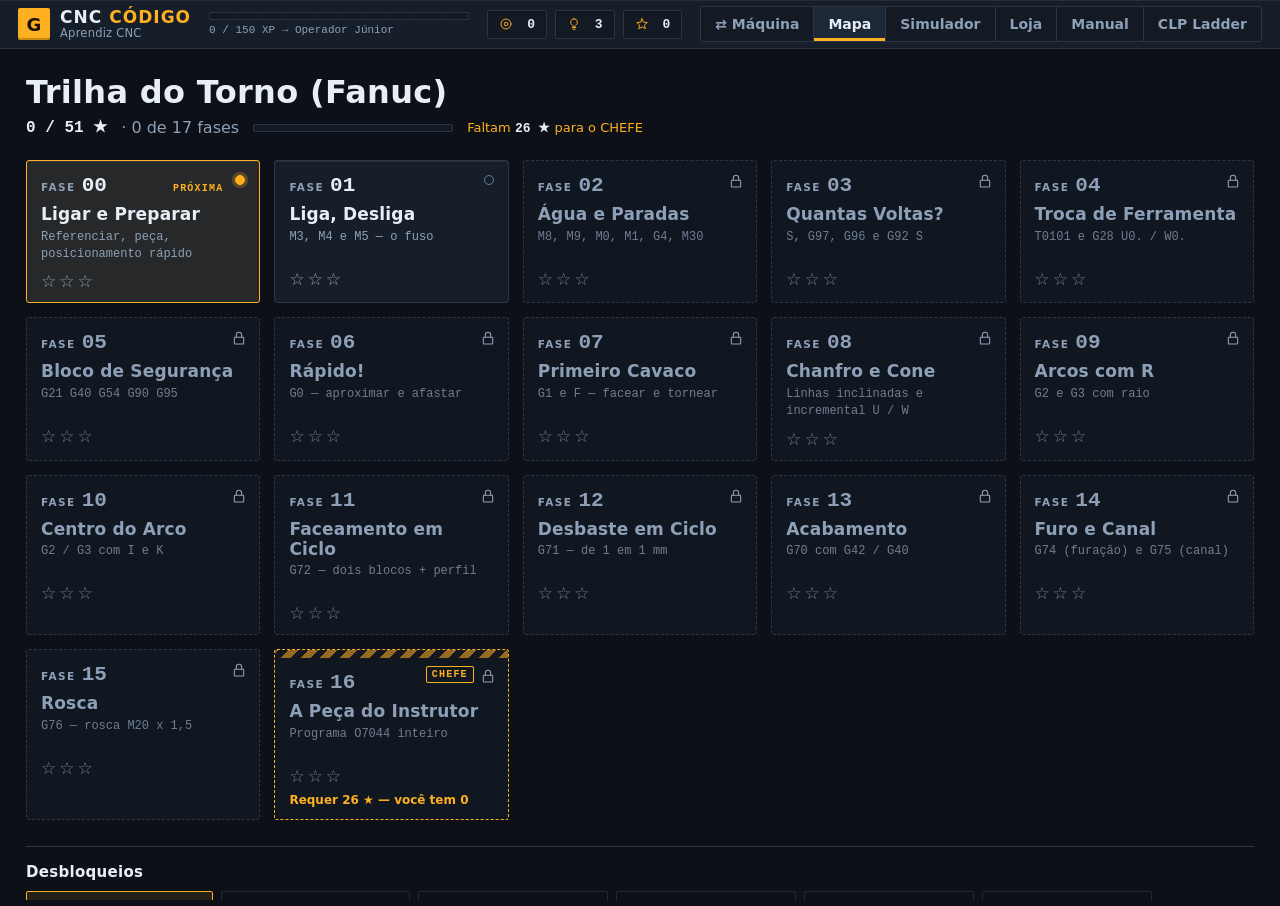
==== commit 856f8cbd: "Fase 00 de operação do SSCNC: referenciar, peça, posicionamento rápido e tour dos botões - Posiciona" ====
--- a/index.html
+++ b/index.html
@@ -16,7 +16,7 @@
 <link rel="stylesheet" href="css/code.css?v=1">
 <link rel="stylesheet" href="css/design-shell.css?v=1">
 <link rel="stylesheet" href="css/design-play.css?v=1">
-<link rel="stylesheet" href="css/sscnc.css?v=1">
+<link rel="stylesheet" href="css/sscnc.css?v=2">
 </head>
 <body data-theme="steel">
 <a href="#app" class="skip">Pular para o conteúdo</a>
@@ -103,13 +103,14 @@
           <span>Programa</span>
           <span class="hintline" id="tipLine"></span>
         </div>
-        <div class="tablewrap"><table id="progTable"></table></div>
+        <div class="tablewrap"><div class="oper-list" id="operList" hidden></div><table id="progTable"></table></div>
         <div class="actions">
           <button class="btn primary" id="btnCheck">Verificar</button>
           <button class="btn primary" id="btnNext" hidden>Próxima fase ›</button>
           <button class="btn" id="btnHint" title="Nível 1 é grátis; aprofundar gasta uma ficha 💡">Dica</button>
           <button class="btn" id="btnReveal" title="Escreve o próximo bloco errado. A fase passa a valer no máximo 2 ★.">Revelar bloco <small>(40 🪙)</small></button>
           <button class="btn danger" id="btnExplain">Explicar</button>
+          <button class="btn" id="btnTour" hidden title="O Torninho mostra para que serve cada botão do painel">Tour dos botões</button>
         </div>
         <div class="feedback" id="feedback" role="status" aria-live="polite"></div>
         <div class="hintbox" id="hintBox"></div>
@@ -165,11 +166,13 @@
       <span class="mtitle" id="mTitle">TORNO · FANUC 0i</span>
       <button class="mbtn" id="btnStock" title="Dimensões da peça bruta, material e calibrador">Peça bruta</button>
       <button class="mbtn" id="btnTools" title="Montar ferramentas na torre / magazine e preparar a máquina">Ferramentas</button>
+      <button class="mbtn" id="btnQuick" title="Posicionamento rápido do SSCNC: leva a ponta da ferramenta até a face da peça">Posic. rápido</button>
       <span class="crt-tabs" role="tablist">
         <button class="crt-tab on" id="tab3d" role="tab" aria-selected="true">3D</button>
         <button class="crt-tab" id="tab2d" role="tab" aria-selected="false">DESENHO</button>
       </span>
     </div>
+    <div class="oper-bar" id="operBar" hidden></div>
     <div class="crt-view">
       <div id="view3d"></div>
       <canvas id="cv" role="img" aria-label="Desenho técnico da peça"></canvas>
@@ -312,11 +315,11 @@
 <script src="js/vendor/three.min.js"></script>
 <script src="js/codes.js?v=1"></script>
 <script src="js/cnc.js?v=1"></script>
-<script src="js/levels.js?v=1"></script>
-<script src="js/sim3d.js?v=1"></script>
+<script src="js/levels.js?v=2"></script>
+<script src="js/sim3d.js?v=2"></script>
 <script src="js/mascot.js?v=1"></script>
-<script src="js/game.js?v=3"></script>
-<script src="js/panel.js?v=2"></script>
+<script src="js/game.js?v=4"></script>
+<script src="js/panel.js?v=3"></script>
 <script src="js/main.js?v=2"></script>
 </body>
 </html>
--- a/css/sscnc.css
+++ b/css/sscnc.css
@@ -213,3 +213,27 @@
   #simPanel.ss .ss-unit{align-self:start}
   #simPanel.ss .ss-mach.ro{align-self:start}
 }
+
+/* ---------- Fase 00 (operação): missão, botão da vez piscando, posicionamento rápido ---------- */
+@keyframes operGlow{0%,100%{box-shadow:0 0 0 2px #ffb020,0 0 10px 2px rgba(255,176,32,.55)}50%{box-shadow:0 0 0 3px #ffe08a,0 0 18px 6px rgba(255,176,32,.9)}}
+.oper-glow{animation:operGlow 1.1s ease-in-out infinite;position:relative;z-index:2;outline:none}
+@media (prefers-reduced-motion:reduce){.oper-glow{animation:none;box-shadow:0 0 0 3px #ffb020}}
+.oper-bar{display:flex;align-items:center;gap:8px;flex-wrap:wrap;padding:6px 10px;background:#2b2210;border:1px solid #6b5418;border-left:4px solid #ffb020;color:#ffe9b8;font:600 12.5px "Segoe UI",system-ui,sans-serif;line-height:1.35}
+.oper-bar .ob-n{font-weight:800;color:#ffb020;white-space:nowrap;letter-spacing:.04em}
+.oper-bar .ob-t{flex:1 1 220px;min-width:0}
+.oper-bar .mini{flex:none}
+.oper-list{padding:10px 12px;border-bottom:1px solid var(--line)}
+.oper-list .ol-head{display:flex;align-items:center;gap:10px;margin-bottom:8px}
+.oper-list .ol-bar{flex:1;height:6px;border-radius:3px;background:color-mix(in srgb,var(--line) 70%,transparent);overflow:hidden}
+.oper-list .ol-bar i{display:block;height:100%;background:var(--ok);transition:width .4s}
+.oper-list ol{margin:0;padding-left:26px;display:grid;gap:4px}
+.oper-list li{color:var(--muted);line-height:1.35}
+.oper-list li.done{color:var(--ok)}
+.oper-list li.done .ol-t::after{content:" ✓"}
+.oper-list li.cur{color:var(--ink);background:color-mix(in srgb,var(--acc) 12%,transparent);border-left:3px solid var(--acc);padding:6px 8px;border-radius:4px;margin-left:-6px}
+.oper-list li.cur .ol-t{font-weight:800}
+.oper-list .ol-how{margin-top:4px}
+.oper-list .ol-why{margin-top:4px;color:var(--muted);font-size:.92em}
+.qp-opts{display:grid;gap:10px;margin-top:10px}
+.qp-opts .btn{display:flex;flex-direction:column;align-items:flex-start;gap:3px;text-align:left;white-space:normal;height:auto;padding:10px 12px}
+.qp-opts small{font-weight:400;opacity:.85}
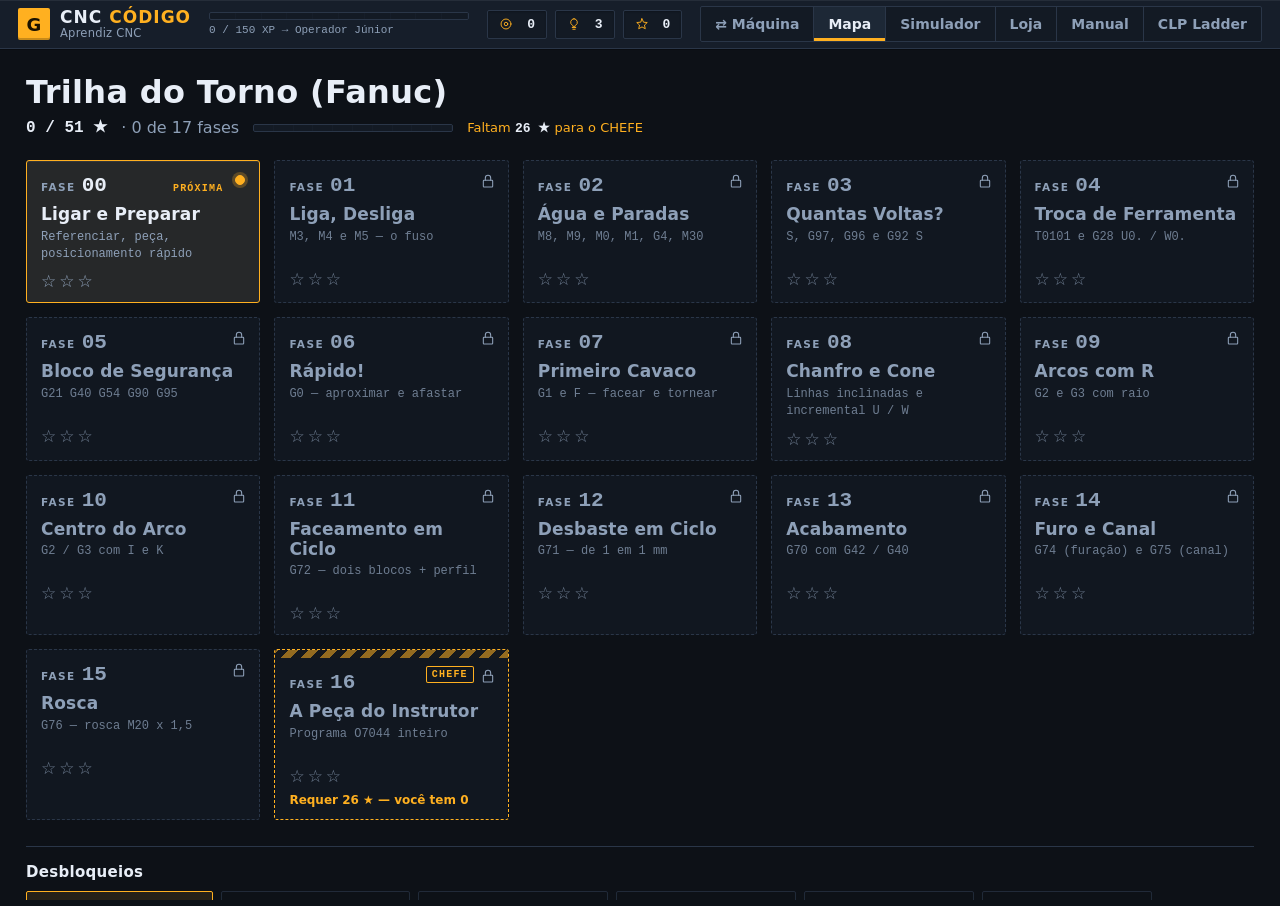
==== commit 8d9b8714: "Simulador livre: abre direto em #sim, roda programas com G50, G73, arcos da torre, ferramentas VNMG/" ====
--- a/index.html
+++ b/index.html
@@ -16,7 +16,7 @@
 <link rel="stylesheet" href="css/code.css?v=1">
 <link rel="stylesheet" href="css/design-shell.css?v=1">
 <link rel="stylesheet" href="css/design-play.css?v=1">
-<link rel="stylesheet" href="css/sscnc.css?v=2">
+<link rel="stylesheet" href="css/sscnc.css?v=1">
 </head>
 <body data-theme="steel">
 <a href="#app" class="skip">Pular para o conteúdo</a>
@@ -103,14 +103,13 @@
           <span>Programa</span>
           <span class="hintline" id="tipLine"></span>
         </div>
-        <div class="tablewrap"><div class="oper-list" id="operList" hidden></div><table id="progTable"></table></div>
+        <div class="tablewrap"><table id="progTable"></table></div>
         <div class="actions">
           <button class="btn primary" id="btnCheck">Verificar</button>
           <button class="btn primary" id="btnNext" hidden>Próxima fase ›</button>
           <button class="btn" id="btnHint" title="Nível 1 é grátis; aprofundar gasta uma ficha 💡">Dica</button>
           <button class="btn" id="btnReveal" title="Escreve o próximo bloco errado. A fase passa a valer no máximo 2 ★.">Revelar bloco <small>(40 🪙)</small></button>
           <button class="btn danger" id="btnExplain">Explicar</button>
-          <button class="btn" id="btnTour" hidden title="O Torninho mostra para que serve cada botão do painel">Tour dos botões</button>
         </div>
         <div class="feedback" id="feedback" role="status" aria-live="polite"></div>
         <div class="hintbox" id="hintBox"></div>
@@ -134,7 +133,13 @@
           <span>Editor</span>
           <div class="mini-tools">
             <select id="benchMachine" aria-label="Máquina"><option value="torno">Torno</option><option value="fresa">Centro de usinagem</option></select>
+            <select id="benchProfile" aria-label="Máquina calibrada" title="Sentido dos arcos e posição do tarugo"><option value="senai">Máquina SENAI</option><option value="casa">Máquina de casa</option></select>
+            <button class="mini" id="benchOpen" title="Abrir programa .cnc ou .nc">Abrir .cnc</button>
+            <button class="mini" id="benchCt" title="Carregar arquivo de ferramentas .ct no tambor">Ferramentas .ct</button>
+            <button class="mini" id="benchWp" title="Carregar peça bruta .wp">Tarugo .wp</button>
+            <button class="mini" id="benchBracinho" title="Carrega o bracinho v14 com tambor e tarugo">Bracinho</button>
             <button class="mini" id="benchExample">Exemplo</button>
+            <input id="benchFile" type="file" hidden>
           </div>
         </div>
         
@@ -166,13 +171,11 @@
       <span class="mtitle" id="mTitle">TORNO · FANUC 0i</span>
       <button class="mbtn" id="btnStock" title="Dimensões da peça bruta, material e calibrador">Peça bruta</button>
       <button class="mbtn" id="btnTools" title="Montar ferramentas na torre / magazine e preparar a máquina">Ferramentas</button>
-      <button class="mbtn" id="btnQuick" title="Posicionamento rápido do SSCNC: leva a ponta da ferramenta até a face da peça">Posic. rápido</button>
       <span class="crt-tabs" role="tablist">
         <button class="crt-tab on" id="tab3d" role="tab" aria-selected="true">3D</button>
         <button class="crt-tab" id="tab2d" role="tab" aria-selected="false">DESENHO</button>
       </span>
     </div>
-    <div class="oper-bar" id="operBar" hidden></div>
     <div class="crt-view">
       <div id="view3d"></div>
       <canvas id="cv" role="img" aria-label="Desenho técnico da peça"></canvas>
@@ -315,11 +318,11 @@
 <script src="js/vendor/three.min.js"></script>
 <script src="js/codes.js?v=1"></script>
 <script src="js/cnc.js?v=1"></script>
-<script src="js/levels.js?v=2"></script>
-<script src="js/sim3d.js?v=2"></script>
+<script src="js/levels.js?v=1"></script>
+<script src="js/sim3d.js?v=1"></script>
 <script src="js/mascot.js?v=1"></script>
-<script src="js/game.js?v=4"></script>
-<script src="js/panel.js?v=3"></script>
+<script src="js/game.js?v=3"></script>
+<script src="js/panel.js?v=2"></script>
 <script src="js/main.js?v=2"></script>
 </body>
 </html>
